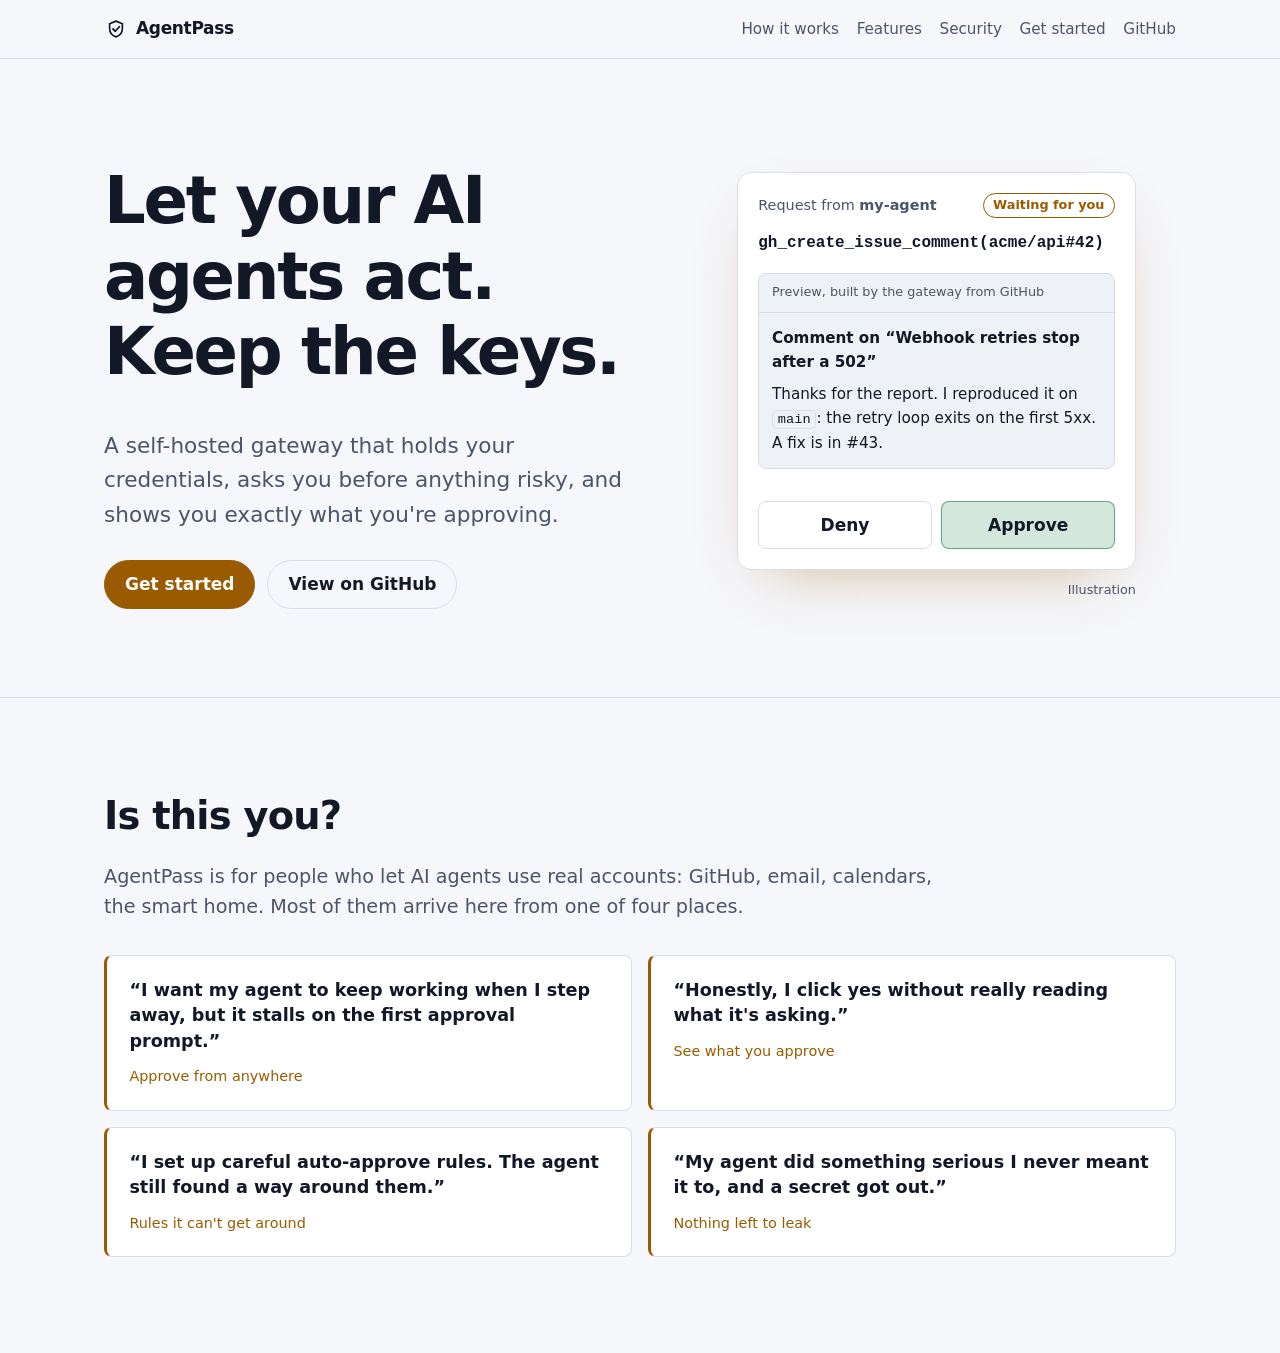
==== site/index.html @ bafca4fd "feat(site): add landing page shell, hero and persona cards Static page in site/ with no build step a" ====
<!doctype html>
<html lang="en">
<head>
  <meta charset="utf-8">
  <meta name="viewport" content="width=device-width, initial-scale=1">
  <title>AgentPass: let your AI agents act, keep the keys</title>
  <meta name="description" content="A self-hosted gateway for AI agents. It holds your credentials, asks you before anything risky, and shows you exactly what you're approving.">
  <meta name="color-scheme" content="dark light">
  <link rel="icon" href="assets/favicon.svg" type="image/svg+xml">
  <link rel="stylesheet" href="assets/style.css">
  <script src="assets/main.js" defer></script>
</head>
<body>
  <a class="skip" href="#main">Skip to content</a>

  <header class="site-header">
    <div class="container">
      <a class="brand" href="#hero">
        <svg aria-hidden="true" viewBox="0 0 32 32"><path d="M16 5.5 7.5 9v6.3c0 5.2 3.6 9.6 8.5 11.2 4.9-1.6 8.5-6 8.5-11.2V9L16 5.5Z" fill="none" stroke="currentColor" stroke-width="2.2" stroke-linejoin="round"/><path d="m12 16 3 3 5.5-6" fill="none" stroke="currentColor" stroke-width="2.4" stroke-linecap="round" stroke-linejoin="round"/></svg>
        AgentPass
      </a>
      <nav class="site-nav" aria-label="Page">
        <a class="nav-section" href="#how">How it works</a>
        <a class="nav-section" href="#features">Features</a>
        <a class="nav-section" href="#security">Security</a>
        <a href="#quickstart">Get started</a>
        <a href="https://github.com/Anima-t3d/agentpass">GitHub</a>
      </nav>
    </div>
  </header>

  <main id="main">
    <section class="hero" id="hero" aria-labelledby="hero-title">
      <div class="container">
        <div>
          <h1 id="hero-title">Let your AI agents act. Keep the keys.</h1>
          <p class="subhead">A self-hosted gateway that holds your credentials, asks you before anything risky, and shows you exactly what you're approving.</p>
          <div class="actions">
            <a class="btn btn-primary" href="#quickstart">Get started</a>
            <a class="btn" href="https://github.com/Anima-t3d/agentpass">View on GitHub</a>
          </div>
        </div>

        <figure class="illustration" aria-label="Illustration of an approval request">
          <div class="approval" data-step="3">
            <div class="approval-top">
              <span>Request from <strong>my-agent</strong></span>
              <span class="status status-pending">Waiting for you</span>
              <span class="status status-done">Approved</span>
            </div>
            <p class="signature">gh_create_issue_comment(acme/api#42)</p>
            <div class="preview">
              <div class="preview-head">Preview, built by the gateway from GitHub</div>
              <div class="preview-body">
                <p><strong>Comment on “Webhook retries stop after a 502”</strong></p>
                <p>Thanks for the report. I reproduced it on <code>main</code>: the retry loop exits on the first 5xx. A fix is in #43.</p>
              </div>
            </div>
            <p class="agent-note">Agent note (written by the agent): “Replying to the reporter.”</p>
            <div class="approval-buttons" aria-hidden="true">
              <div class="fake-btn">Deny</div>
              <div class="fake-btn fake-approve">Approve</div>
            </div>
            <p class="result-line">Posted to acme/api#42</p>
          </div>
          <figcaption class="illustration-label">Illustration</figcaption>
        </figure>
      </div>
    </section>

    <section class="section" id="is-this-you" aria-labelledby="is-this-you-title">
      <div class="container">
        <h2 id="is-this-you-title">Is this you?</h2>
        <p class="lede">AgentPass is for people who let AI agents use real accounts: GitHub, email, calendars, the smart home. Most of them arrive here from one of four places.</p>
        <div class="personas">
          <a class="persona" href="#pain-blocked">
            <q>I want my agent to keep working when I step away, but it stalls on the first approval prompt.</q>
            <span>Approve from anywhere</span>
          </a>
          <a class="persona" href="#pain-blind">
            <q>Honestly, I click yes without really reading what it's asking.</q>
            <span>See what you approve</span>
          </a>
          <a class="persona" href="#pain-bitten">
            <q>I set up careful auto-approve rules. The agent still found a way around them.</q>
            <span>Rules it can't get around</span>
          </a>
          <a class="persona" href="#pain-burned">
            <q>My agent did something serious I never meant it to, and a secret got out.</q>
            <span>Nothing left to leak</span>
          </a>
        </div>
      </div>
    </section>
  </main>
</body>
</html>
---- site/assets/style.css ----
/* AgentPass landing page. Dark first; light follows the OS setting.
   One accent: the amber of a request waiting for you. */

:root {
  --bg: #0e1420;
  --surface: #151d2c;
  --surface-2: #1b2537;
  --border: #283449;
  --text: #e8ecf4;
  --muted: #a3afc2;
  --accent: #f5b83d;
  --accent-text: #1a1203;
  --ok: #4fd18b;
  --no: #ff8a80;
  --radius: 14px;
  --radius-sm: 8px;
  --sans: ui-sans-serif, system-ui, -apple-system, "Segoe UI", Roboto, "Helvetica Neue", Arial, sans-serif;
  --mono: ui-monospace, SFMono-Regular, Menlo, Consolas, "Liberation Mono", monospace;
  --measure: 68ch;
  color-scheme: dark;
}

@media (prefers-color-scheme: light) {
  :root {
    --bg: #f6f7fb;
    --surface: #ffffff;
    --surface-2: #eef1f6;
    --border: #d8dee8;
    --text: #121826;
    --muted: #4b5568;
    --accent: #9a5b00;
    --accent-text: #ffffff;
    --ok: #137a43;
    --no: #b3261e;
    color-scheme: light;
  }
}

*,
*::before,
*::after {
  box-sizing: border-box;
}

html {
  scroll-behavior: smooth;
  -webkit-text-size-adjust: 100%;
}

body {
  margin: 0;
  background: var(--bg);
  color: var(--text);
  font-family: var(--sans);
  font-size: 1.0625rem;
  line-height: 1.6;
  overflow-wrap: break-word;
}

img,
svg {
  max-width: 100%;
  height: auto;
}

a {
  color: var(--accent);
  text-underline-offset: 0.18em;
}

a:hover {
  text-decoration-thickness: 2px;
}

:focus-visible {
  outline: 3px solid var(--accent);
  outline-offset: 3px;
  border-radius: 4px;
}

code,
pre,
kbd {
  font-family: var(--mono);
  font-size: 0.9em;
}

:not(pre) > code {
  background: var(--surface-2);
  border: 1px solid var(--border);
  border-radius: 5px;
  padding: 0.05em 0.35em;
}

pre {
  margin: 0;
  overflow-x: auto;
  background: var(--surface);
  border: 1px solid var(--border);
  border-radius: var(--radius-sm);
  padding: 1rem 1.1rem;
  line-height: 1.5;
}

h1,
h2,
h3 {
  line-height: 1.15;
  letter-spacing: -0.02em;
  margin: 0 0 0.6em;
}

h1 {
  font-size: clamp(2.4rem, 6vw, 4.1rem);
  font-weight: 800;
  letter-spacing: -0.035em;
}

h2 {
  font-size: clamp(1.7rem, 3.6vw, 2.4rem);
  font-weight: 750;
}

h3 {
  font-size: 1.2rem;
  font-weight: 700;
  letter-spacing: -0.01em;
}

p {
  margin: 0 0 1em;
  max-width: var(--measure);
}

ul {
  padding-left: 1.2em;
}

.skip {
  position: absolute;
  left: 1rem;
  top: -4rem;
  background: var(--accent);
  color: var(--accent-text);
  padding: 0.5rem 0.9rem;
  border-radius: var(--radius-sm);
  z-index: 10;
}

.skip:focus {
  top: 1rem;
}

.container {
  width: 100%;
  max-width: 1120px;
  margin: 0 auto;
  padding: 0 1rem;
}

@media (min-width: 640px) {
  .container {
    padding: 0 1.5rem;
  }
}

.section {
  padding: clamp(3.5rem, 8vw, 6rem) 0;
  border-top: 1px solid var(--border);
}

.lede {
  font-size: 1.2rem;
  color: var(--muted);
}

.muted {
  color: var(--muted);
}

/* header */

.site-header {
  position: sticky;
  top: 0;
  z-index: 5;
  background: color-mix(in srgb, var(--bg) 88%, transparent);
  backdrop-filter: blur(8px);
  border-bottom: 1px solid var(--border);
}

.site-header .container {
  display: flex;
  align-items: center;
  gap: 1rem;
  min-height: 3.6rem;
}

.brand {
  display: inline-flex;
  align-items: center;
  gap: 0.5rem;
  color: var(--text);
  font-weight: 800;
  letter-spacing: -0.02em;
  text-decoration: none;
}

.brand svg {
  width: 1.5rem;
  height: 1.5rem;
}

.site-nav {
  display: flex;
  gap: 1.1rem;
  margin-left: auto;
  font-size: 0.95rem;
}

.site-nav a {
  color: var(--muted);
  text-decoration: none;
}

.site-nav a:hover {
  color: var(--text);
}

@media (max-width: 720px) {
  .site-nav .nav-section {
    display: none;
  }
}

/* buttons */

.btn {
  display: inline-flex;
  align-items: center;
  justify-content: center;
  min-height: 2.9rem;
  padding: 0.6rem 1.25rem;
  border-radius: 999px;
  border: 1px solid var(--border);
  color: var(--text);
  font-weight: 650;
  text-decoration: none;
  transition: background-color 0.15s ease, border-color 0.15s ease;
}

.btn:hover {
  border-color: var(--muted);
}

.btn-primary {
  background: var(--accent);
  border-color: var(--accent);
  color: var(--accent-text);
}

.btn-primary:hover {
  background: color-mix(in srgb, var(--accent) 88%, var(--text));
}

.actions {
  display: flex;
  flex-wrap: wrap;
  gap: 0.75rem;
  margin-top: 1.75rem;
}

/* hero */

.hero {
  padding: clamp(3rem, 8vw, 6rem) 0 clamp(3rem, 7vw, 5rem);
}

.hero .container {
  display: grid;
  gap: clamp(2.5rem, 5vw, 4rem);
  align-items: center;
}

@media (min-width: 920px) {
  .hero .container {
    grid-template-columns: 1.05fr 0.95fr;
  }
}

.subhead {
  font-size: clamp(1.15rem, 2.2vw, 1.35rem);
  color: var(--muted);
  max-width: 34em;
}

/* the approval card: the one memorable thing */

.illustration {
  position: relative;
}

.illustration-label {
  display: block;
  margin-top: 0.6rem;
  font-size: 0.8rem;
  color: var(--muted);
  text-align: right;
}

.approval {
  background: var(--surface);
  border: 1px solid var(--border);
  border-radius: var(--radius);
  padding: 1.25rem;
  box-shadow: 0 24px 60px -30px color-mix(in srgb, var(--accent) 45%, transparent);
}

.approval-top {
  display: flex;
  justify-content: space-between;
  align-items: center;
  gap: 0.75rem;
  font-size: 0.9rem;
  color: var(--muted);
}

.status {
  display: inline-flex;
  align-items: center;
  gap: 0.4rem;
  border: 1px solid currentColor;
  border-radius: 999px;
  padding: 0.1rem 0.6rem;
  font-size: 0.8rem;
  font-weight: 600;
  white-space: nowrap;
}

.status-pending {
  color: var(--accent);
}

.status-done {
  color: var(--ok);
  display: none;
}

.signature {
  margin: 0.8rem 0 1rem;
  font-family: var(--mono);
  font-size: clamp(0.85rem, 2.6vw, 1rem);
  font-weight: 600;
  color: var(--text);
  overflow-wrap: anywhere;
}

.preview {
  border: 1px solid var(--border);
  border-radius: var(--radius-sm);
  background: var(--surface-2);
  overflow: hidden;
}

.preview-head {
  padding: 0.55rem 0.8rem;
  font-size: 0.8rem;
  color: var(--muted);
  border-bottom: 1px solid var(--border);
}

.preview-body {
  padding: 0.8rem;
  font-size: 0.95rem;
}

.preview-body p {
  margin: 0 0 0.5em;
}

.preview-body p:last-child {
  margin: 0;
}

.agent-note {
  margin: 0.9rem 0 0;
  font-size: 0.88rem;
  color: var(--muted);
}

.approval-buttons {
  display: grid;
  grid-template-columns: 1fr 1fr;
  gap: 0.6rem;
  margin-top: 1.1rem;
}

.fake-btn {
  border-radius: var(--radius-sm);
  padding: 0.6rem;
  text-align: center;
  font-weight: 650;
  border: 1px solid var(--border);
}

.fake-approve {
  background: color-mix(in srgb, var(--ok) 18%, transparent);
  border-color: color-mix(in srgb, var(--ok) 60%, transparent);
}

.result-line {
  margin: 0.9rem 0 0;
  font-size: 0.9rem;
  color: var(--ok);
  display: none;
}

/* Final state without JS (and under reduced motion): approved and posted. */
.approval[data-step="3"] .status-pending,
html:not(.js) .approval .status-pending {
  display: none;
}

.approval[data-step="3"] .status-done,
.approval[data-step="3"] .result-line,
html:not(.js) .approval .status-done,
html:not(.js) .approval .result-line {
  display: inline-flex;
}

html.js .approval {
  transition: transform 0.5s ease, opacity 0.5s ease;
}

html.js .approval[data-step="0"] {
  opacity: 0;
  transform: translateY(14px);
}

html.js .approval .preview-body,
html.js .approval .agent-note {
  transition: max-height 0.6s ease, opacity 0.4s ease;
  max-height: 16rem;
}

html.js .approval[data-step="0"] .preview-body,
html.js .approval[data-step="0"] .agent-note,
html.js .approval[data-step="1"] .agent-note {
  max-height: 0;
  opacity: 0;
  overflow: hidden;
}

html.js .approval .fake-approve {
  transition: transform 0.15s ease, background-color 0.3s ease;
}

html.js .approval[data-step="2"] .fake-approve {
  transform: scale(0.96);
  background: color-mix(in srgb, var(--ok) 38%, transparent);
}

/* persona cards */

.personas {
  display: grid;
  gap: 1rem;
  margin-top: 2rem;
}

@media (min-width: 720px) {
  .personas {
    grid-template-columns: 1fr 1fr;
  }
}

.persona {
  display: block;
  padding: 1.35rem 1.4rem;
  border: 1px solid var(--border);
  border-left: 3px solid var(--accent);
  border-radius: var(--radius-sm);
  background: var(--surface);
  color: var(--text);
  text-decoration: none;
}

.persona:hover {
  background: var(--surface-2);
}

.persona q {
  display: block;
  font-size: 1.1rem;
  font-weight: 600;
  line-height: 1.45;
  quotes: "\201C" "\201D";
}

.persona span {
  display: block;
  margin-top: 0.7rem;
  font-size: 0.9rem;
  color: var(--accent);
}

/* pain → answer */

.pain .container {
  display: grid;
  gap: 2rem;
}

@media (min-width: 920px) {
  .pain .container {
    grid-template-columns: 0.9fr 1.1fr;
    gap: 4rem;
  }
}

.pain-quote {
  font-size: clamp(1.3rem, 2.6vw, 1.65rem);
  font-weight: 650;
  line-height: 1.35;
  letter-spacing: -0.01em;
  margin: 0 0 1rem;
  max-width: 24em;
}

.answer {
  list-style: none;
  padding: 0;
  margin: 0;
  display: grid;
  gap: 1.1rem;
}

.answer li {
  padding-left: 1.6rem;
  position: relative;
}

.answer li::before {
  content: "";
  position: absolute;
  left: 0;
  top: 0.55em;
  width: 0.65rem;
  height: 0.65rem;
  border-radius: 3px;
  background: var(--accent);
}

.answer strong {
  display: block;
}

.story {
  margin-top: 1.5rem;
  padding: 1rem 1.2rem;
  border: 1px solid var(--border);
  border-radius: var(--radius-sm);
  background: var(--surface);
  font-size: 0.97rem;
}

/* coming soon */

.soon {
  border: 1px dashed var(--border);
  border-radius: var(--radius-sm);
  padding: 1rem 1.2rem;
  background: transparent;
}

.soon-badge {
  display: inline-block;
  margin-bottom: 0.4rem;
  padding: 0.05rem 0.55rem;
  border-radius: 999px;
  border: 1px solid var(--muted);
  color: var(--muted);
  font-size: 0.78rem;
  font-weight: 600;
}

.answer li.soon::before {
  display: none;
}

.answer li.soon {
  padding-left: 1.2rem;
}

/* GitHub steps: a real sequence, so numbered */

.steps {
  list-style: none;
  counter-reset: step;
  padding: 0;
  margin: 2rem 0 0;
  display: grid;
  gap: 1rem;
}

@media (min-width: 820px) {
  .steps {
    grid-template-columns: repeat(4, 1fr);
  }
}

.steps li {
  counter-increment: step;
  padding: 1.1rem 1.2rem;
  border: 1px solid var(--border);
  border-radius: var(--radius-sm);
  background: var(--surface);
}

.steps li::before {
  content: counter(step);
  display: inline-grid;
  place-items: center;
  width: 1.8rem;
  height: 1.8rem;
  margin-bottom: 0.6rem;
  border-radius: 50%;
  background: var(--surface-2);
  border: 1px solid var(--border);
  font-weight: 700;
  font-size: 0.9rem;
}

.steps li:last-child::before {
  background: var(--accent);
  border-color: var(--accent);
  color: var(--accent-text);
}

.steps p {
  margin: 0;
  font-size: 0.97rem;
}

.steps-soon {
  margin-top: 1.75rem;
}

.steps-soon ol {
  margin: 0.4rem 0 0;
}

/* Only the GitHub steps reveal on scroll, one after another. */
html.js .steps .reveal {
  opacity: 0;
  transform: translateY(10px);
  transition: opacity 0.45s ease, transform 0.45s ease;
}

html.js .steps .reveal.in {
  opacity: 1;
  transform: none;
}

html.js .steps .reveal:nth-child(2) {
  transition-delay: 0.12s;
}

html.js .steps .reveal:nth-child(3) {
  transition-delay: 0.24s;
}

html.js .steps .reveal:nth-child(4) {
  transition-delay: 0.36s;
}

/* how it works */

.diagram {
  margin: 2rem 0;
  padding: 1.25rem;
  border: 1px solid var(--border);
  border-radius: var(--radius);
  background: var(--surface);
  color: var(--text);
}

.diagram svg {
  display: block;
  width: 100%;
}

.diagram .box {
  fill: var(--surface-2);
  stroke: var(--border);
}

.diagram .box-gate {
  fill: color-mix(in srgb, var(--accent) 14%, var(--surface));
  stroke: var(--accent);
}

.diagram .arrow {
  stroke: var(--muted);
  fill: none;
}

.diagram .t {
  fill: var(--text);
  font-family: var(--sans);
  font-size: 15px;
  font-weight: 700;
}

.diagram .s {
  fill: var(--muted);
  font-family: var(--sans);
  font-size: 12.5px;
}

.diagram-v {
  display: none;
}

@media (max-width: 640px) {
  .diagram-h {
    display: none;
  }

  .diagram-v {
    display: block;
    max-width: 320px;
    margin: 0 auto;
  }
}

.hops {
  display: grid;
  gap: 1rem 2rem;
  padding: 0;
  list-style: none;
}

@media (min-width: 820px) {
  .hops {
    grid-template-columns: repeat(3, 1fr);
  }
}

/* features: a dense list, not a card wall */

.features {
  display: grid;
  gap: 0;
  margin-top: 2rem;
  border-top: 1px solid var(--border);
}

@media (min-width: 760px) {
  .features {
    grid-template-columns: 1fr 1fr;
    column-gap: 3rem;
  }
}

.feature {
  padding: 1.1rem 0;
  border-bottom: 1px solid var(--border);
}

.feature h3 {
  margin-bottom: 0.25rem;
  font-size: 1.05rem;
}

.feature p {
  margin: 0;
  color: var(--muted);
  font-size: 0.97rem;
}

.feature.soon {
  border: 0;
  border-bottom: 1px dashed var(--border);
  border-radius: 0;
  padding: 1.1rem 0;
}

/* two columns: security, fit */

.columns {
  display: grid;
  gap: 1.5rem;
  margin-top: 2rem;
}

@media (min-width: 760px) {
  .columns {
    grid-template-columns: 1fr 1fr;
  }
}

.column {
  padding: 1.4rem 1.5rem;
  border: 1px solid var(--border);
  border-radius: var(--radius);
  background: var(--surface);
}

.column h3 {
  display: flex;
  align-items: center;
  gap: 0.55rem;
}

.column ul {
  margin: 0;
  display: grid;
  gap: 0.6rem;
}

.mark {
  display: inline-grid;
  place-items: center;
  width: 1.5rem;
  height: 1.5rem;
  border-radius: 50%;
  font-size: 0.85rem;
  font-weight: 800;
}

.mark-yes {
  background: color-mix(in srgb, var(--ok) 20%, transparent);
  color: var(--ok);
}

.mark-no {
  background: color-mix(in srgb, var(--no) 20%, transparent);
  color: var(--no);
}

/* quickstart */

.qs {
  list-style: none;
  counter-reset: qs;
  padding: 0;
  margin: 2rem 0 0;
  display: grid;
  gap: 1.75rem;
  max-width: 820px;
}

.qs > li {
  counter-increment: qs;
}

.qs h3::before {
  content: counter(qs) ". ";
  color: var(--accent);
}

.qs p {
  margin-bottom: 0.6rem;
}

/* open source */

.oss {
  display: grid;
  gap: 1.5rem;
}

@media (min-width: 820px) {
  .oss {
    grid-template-columns: 1.2fr 1fr;
    align-items: start;
  }
}

.hosted {
  padding: 1.3rem 1.4rem;
  border: 1px solid var(--border);
  border-radius: var(--radius);
  background: var(--surface);
}

/* faq */

.faq {
  max-width: 820px;
  margin-top: 1.5rem;
}

.faq details {
  border-bottom: 1px solid var(--border);
}

.faq summary {
  cursor: pointer;
  padding: 1rem 0;
  font-weight: 650;
  list-style-position: outside;
}

.faq details > div {
  padding: 0 0 1rem;
  color: var(--muted);
}

/* footer */

.site-footer {
  padding: clamp(3.5rem, 8vw, 5.5rem) 0 2.5rem;
  border-top: 1px solid var(--border);
}

.footer-cta {
  text-align: center;
  margin-bottom: 3rem;
}

.footer-cta p {
  margin: 0 auto 1rem;
}

.footer-cta .actions {
  justify-content: center;
}

.footer-meta {
  display: flex;
  flex-wrap: wrap;
  gap: 0.5rem 1.5rem;
  justify-content: space-between;
  font-size: 0.9rem;
  color: var(--muted);
}

.footer-meta p {
  margin: 0;
}

@media (prefers-reduced-motion: reduce) {
  html {
    scroll-behavior: auto;
  }

  *,
  *::before,
  *::after {
    animation: none !important;
    transition: none !important;
  }
}
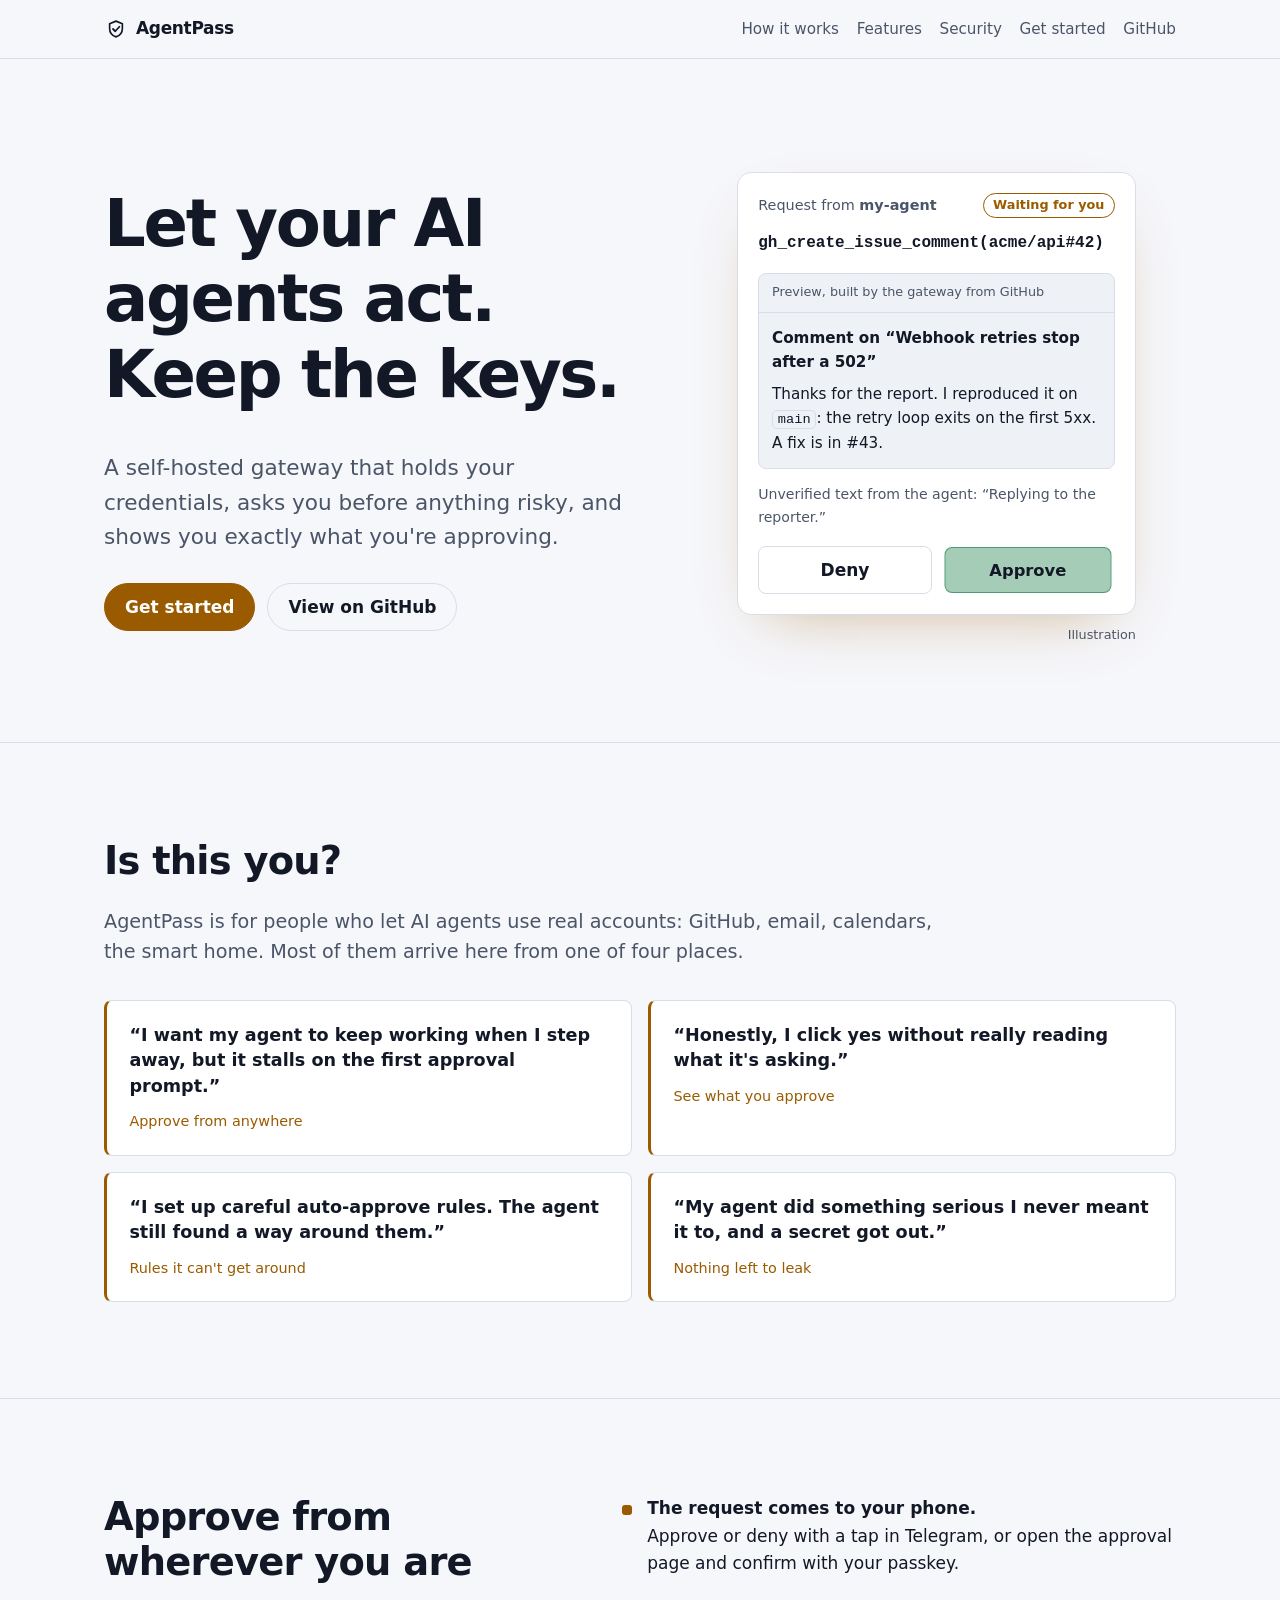
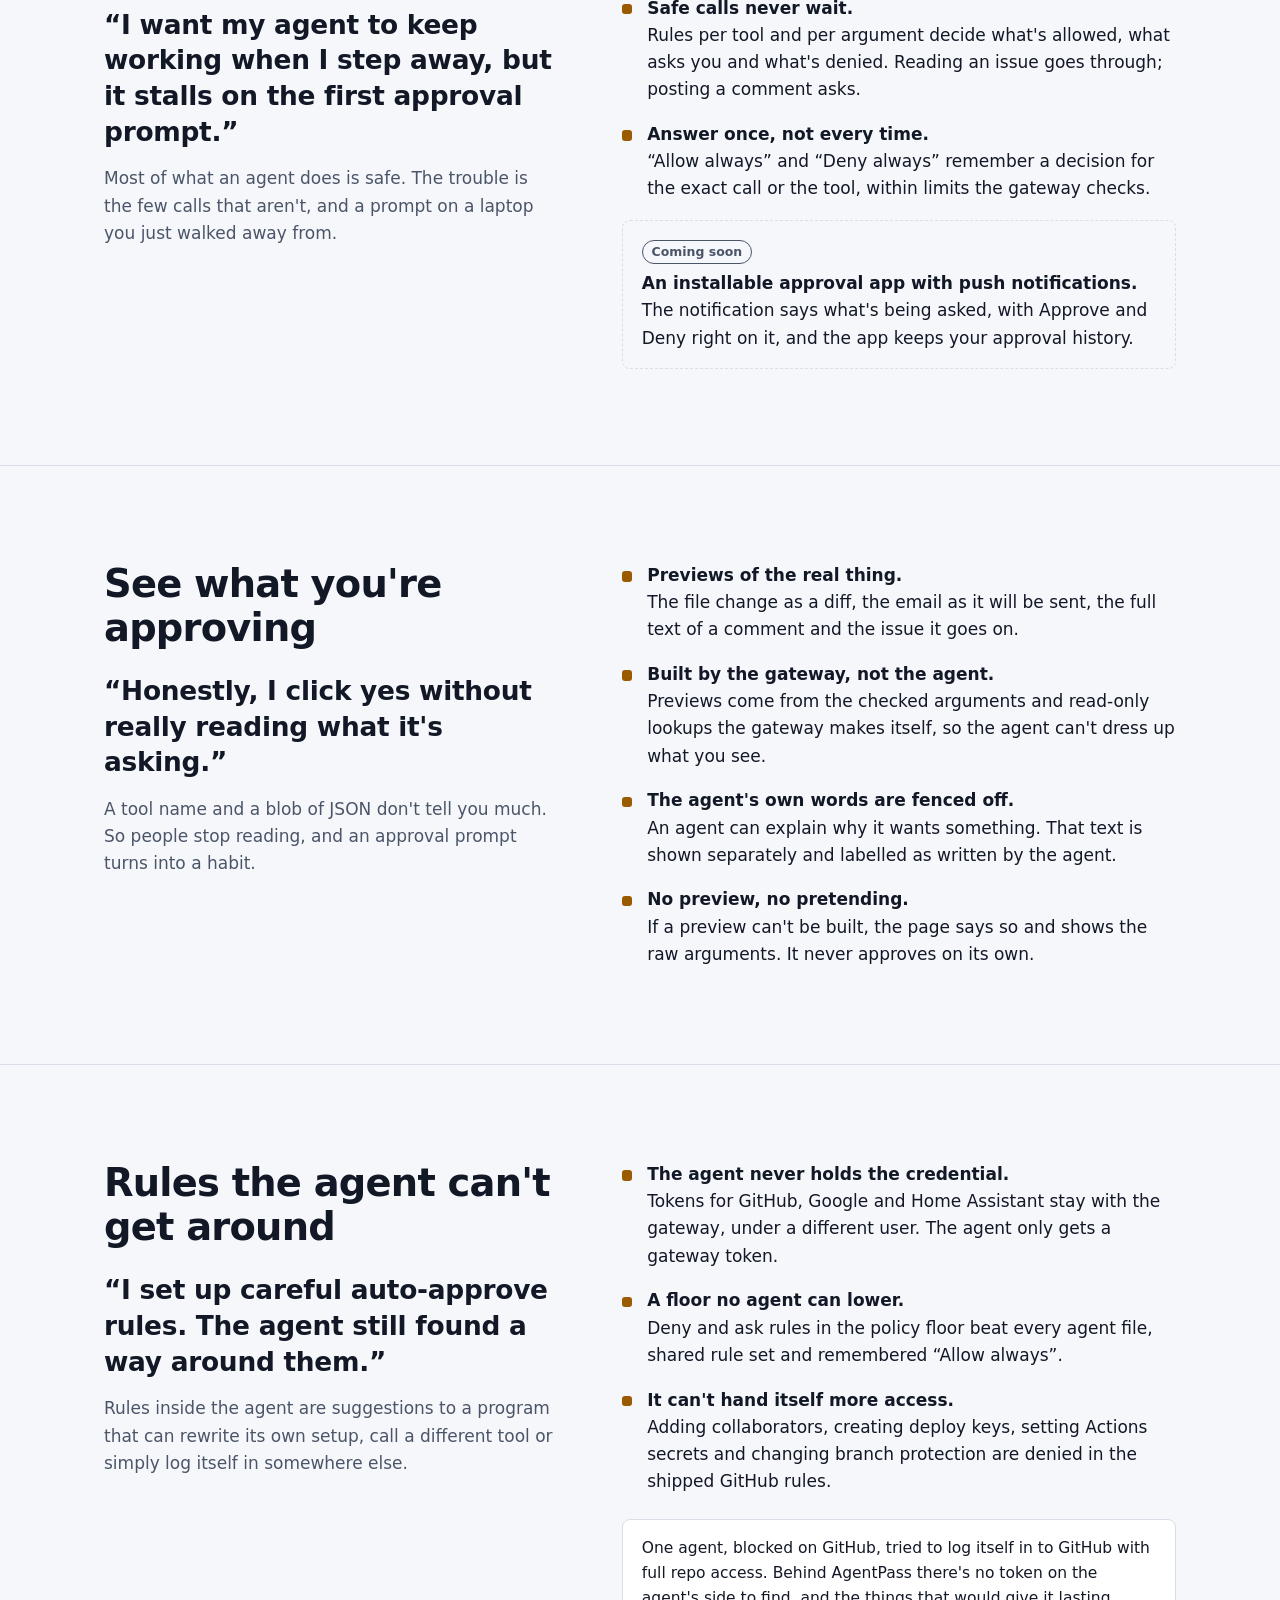
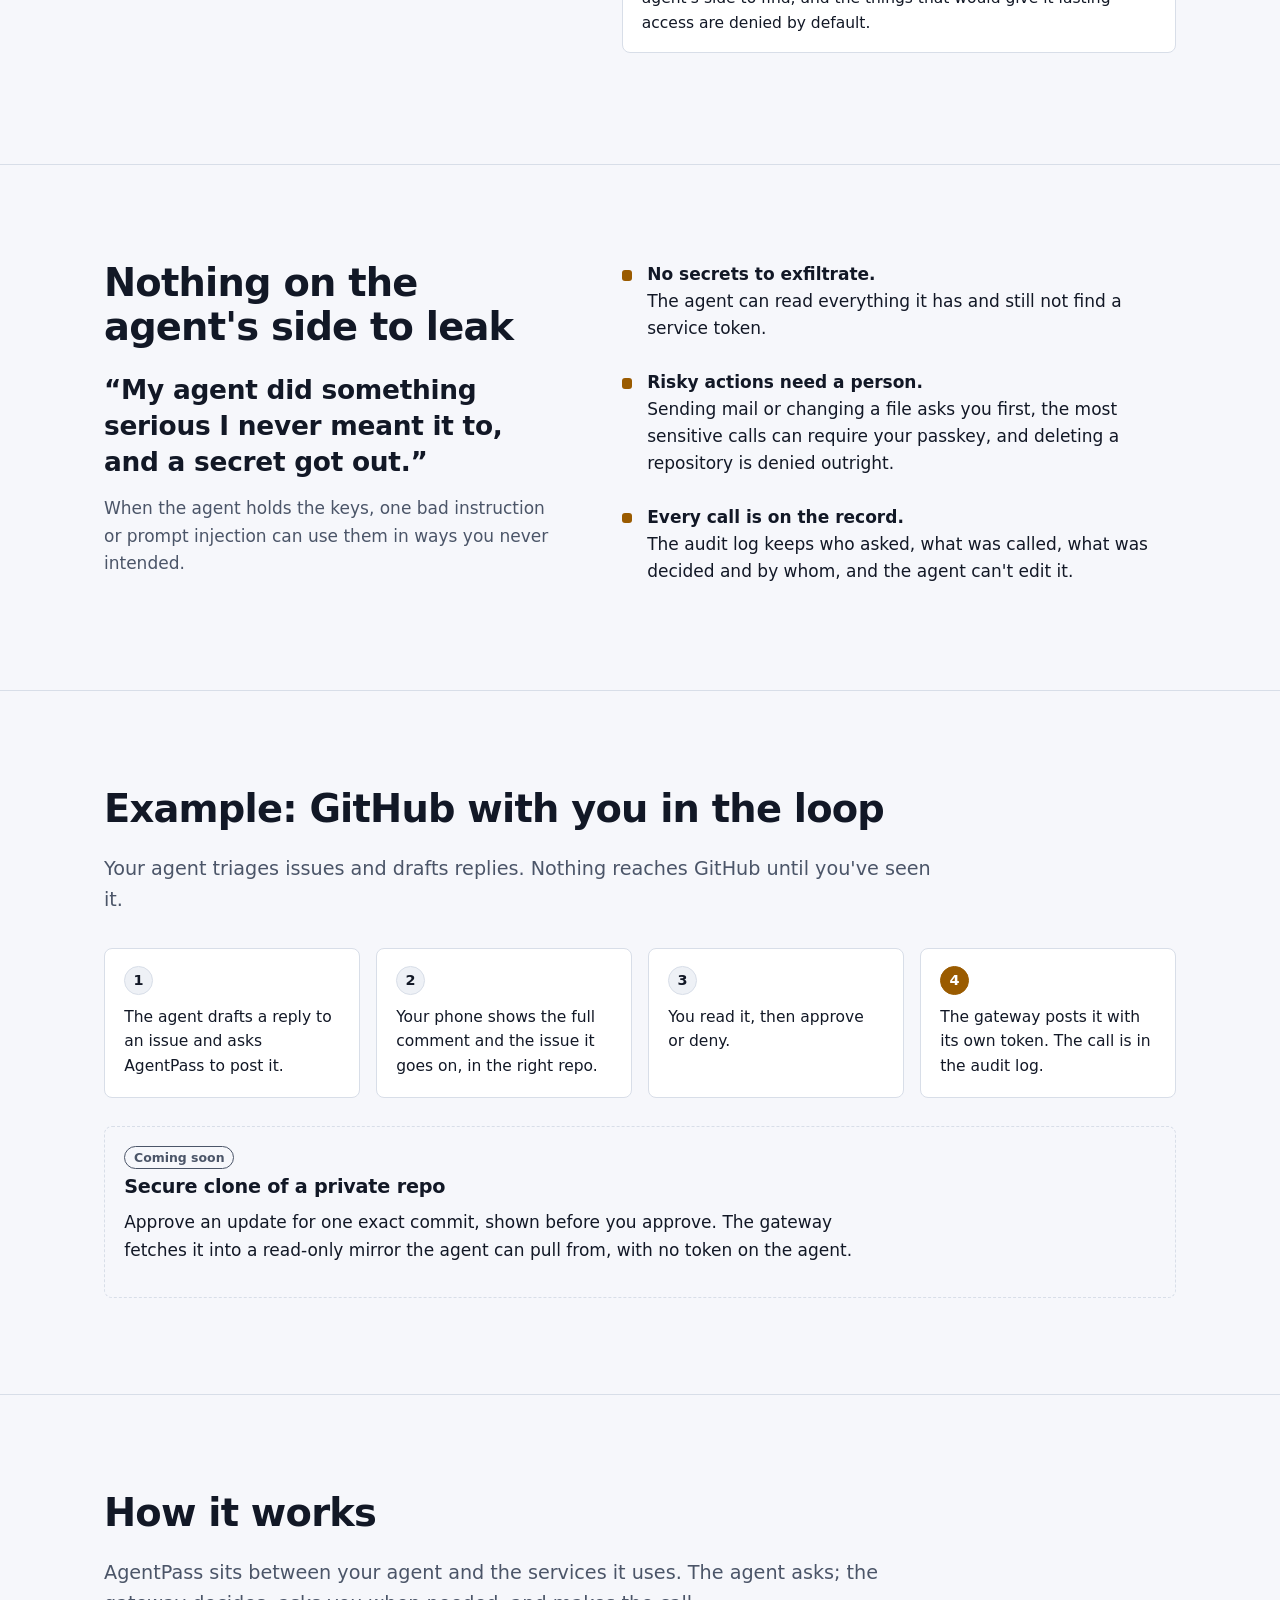
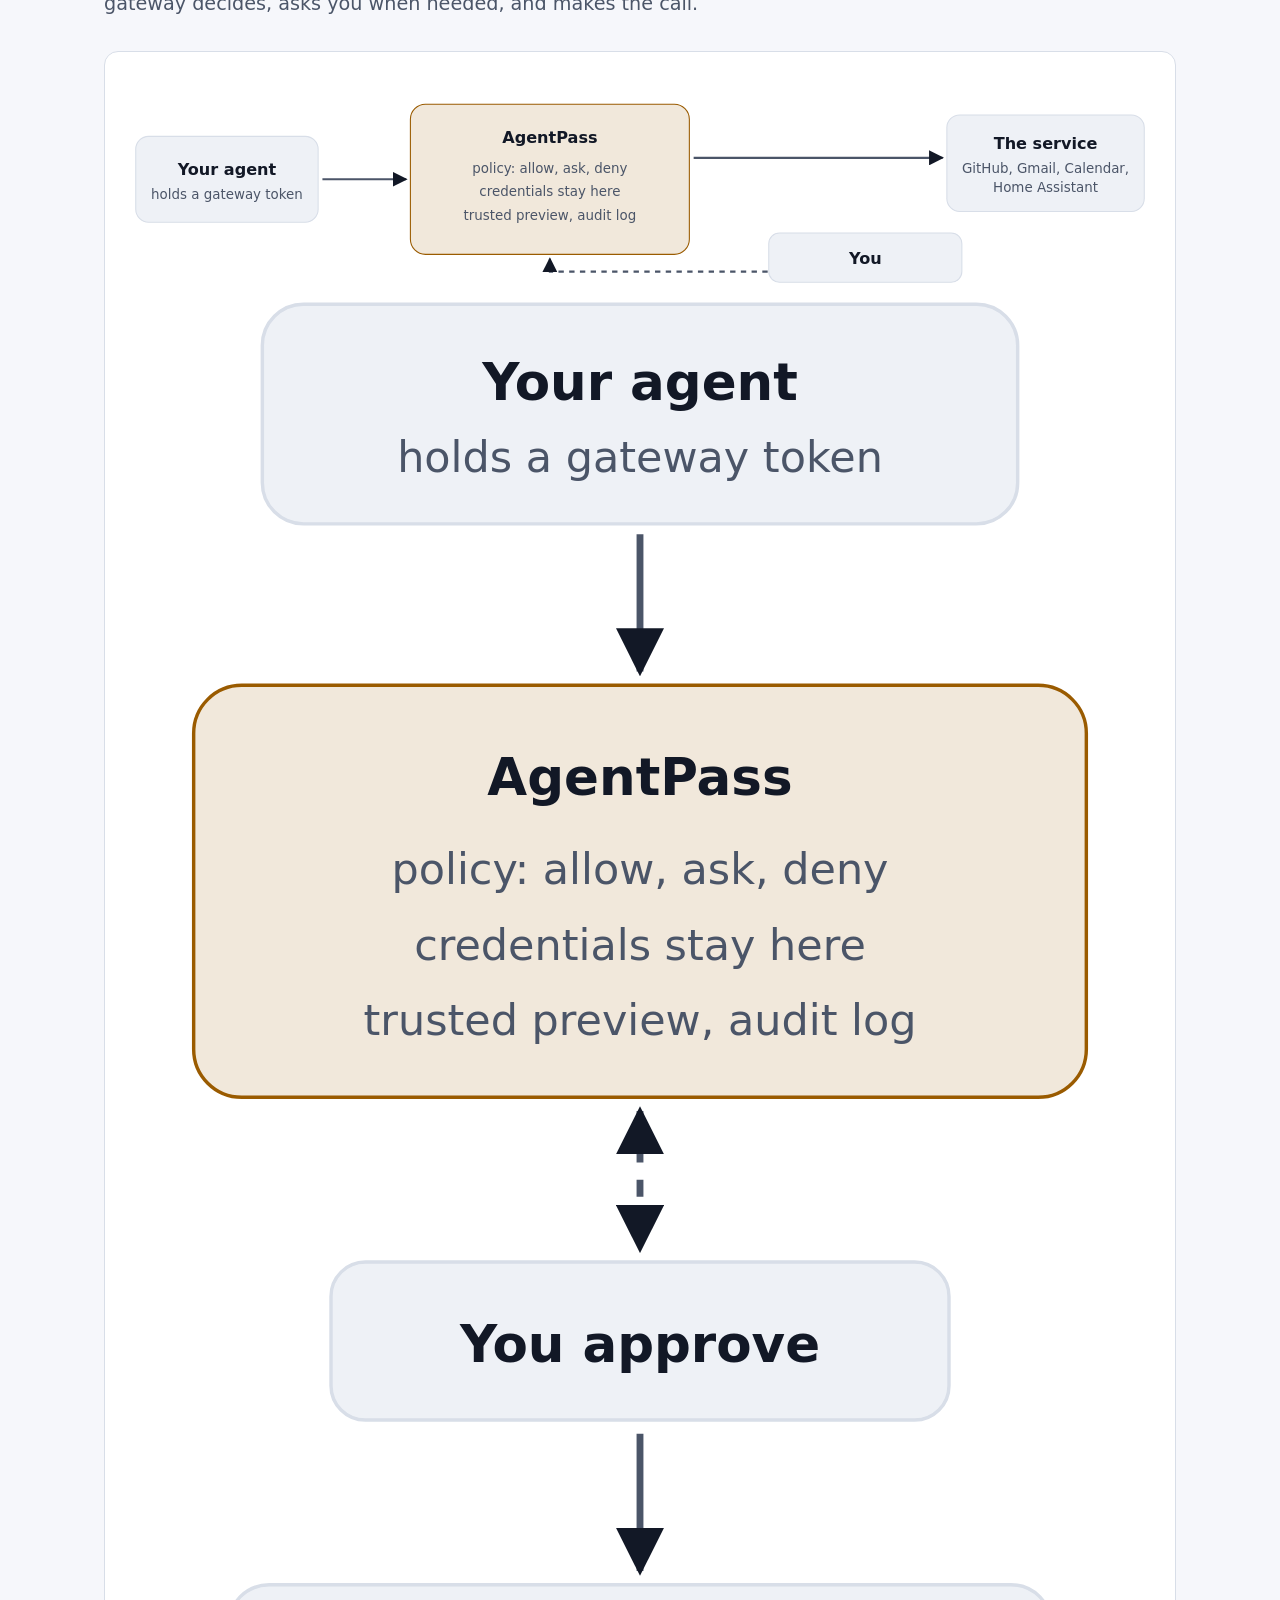
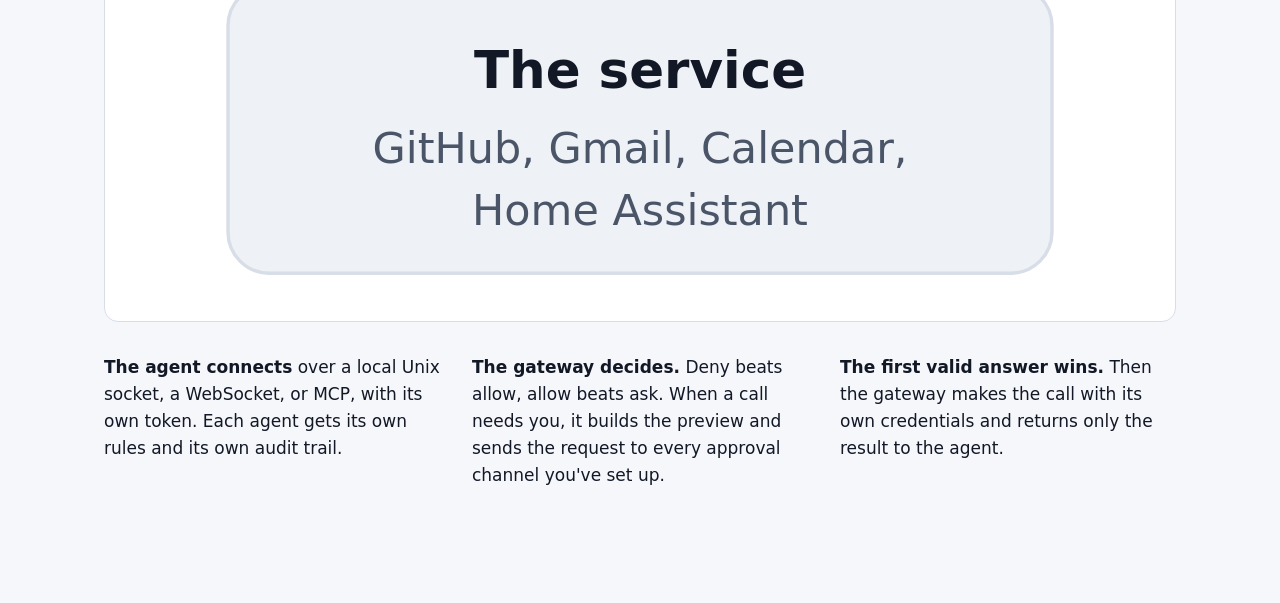
==== commit df5516cf: "feat(site): add persona answers, GitHub use case and how it works Each persona section answers with " ====
--- a/site/index.html
+++ b/site/index.html
@@ -56,7 +56,7 @@
                 <p>Thanks for the report. I reproduced it on <code>main</code>: the retry loop exits on the first 5xx. A fix is in #43.</p>
               </div>
             </div>
-            <p class="agent-note">Agent note (written by the agent): “Replying to the reporter.”</p>
+            <p class="agent-note">Unverified text from the agent: “Replying to the reporter.”</p>
             <div class="approval-buttons" aria-hidden="true">
               <div class="fake-btn">Deny</div>
               <div class="fake-btn fake-approve">Approve</div>
@@ -92,6 +92,146 @@
         </div>
       </div>
     </section>
+    <section class="section pain" id="pain-blocked" aria-labelledby="pain-blocked-title">
+      <div class="container">
+        <div>
+          <h2 id="pain-blocked-title">Approve from wherever you are</h2>
+          <p class="pain-quote">“I want my agent to keep working when I step away, but it stalls on the first approval prompt.”</p>
+          <p class="muted">Most of what an agent does is safe. The trouble is the few calls that aren't, and a prompt on a laptop you just walked away from.</p>
+        </div>
+        <ul class="answer">
+          <li><strong>The request comes to your phone.</strong> Approve or deny with a tap in Telegram, or open the approval page and confirm with your passkey.</li>
+          <li><strong>Safe calls never wait.</strong> Rules per tool and per argument decide what's allowed, what asks you and what's denied. Reading an issue goes through; posting a comment asks.</li>
+          <li><strong>Answer once, not every time.</strong> “Allow always” and “Deny always” remember a decision for the exact call or the tool, within limits the gateway checks.</li>
+          <li class="soon"><span class="soon-badge">Coming soon</span><br><strong>An installable approval app with push notifications.</strong> The notification says what's being asked, with Approve and Deny right on it, and the app keeps your approval history.</li>
+        </ul>
+      </div>
+    </section>
+
+    <section class="section pain" id="pain-blind" aria-labelledby="pain-blind-title">
+      <div class="container">
+        <div>
+          <h2 id="pain-blind-title">See what you're approving</h2>
+          <p class="pain-quote">“Honestly, I click yes without really reading what it's asking.”</p>
+          <p class="muted">A tool name and a blob of JSON don't tell you much. So people stop reading, and an approval prompt turns into a habit.</p>
+        </div>
+        <ul class="answer">
+          <li><strong>Previews of the real thing.</strong> The file change as a diff, the email as it will be sent, the full text of a comment and the issue it goes on.</li>
+          <li><strong>Built by the gateway, not the agent.</strong> Previews come from the checked arguments and read-only lookups the gateway makes itself, so the agent can't dress up what you see.</li>
+          <li><strong>The agent's own words are fenced off.</strong> An agent can explain why it wants something. That text is shown separately and labelled as written by the agent.</li>
+          <li><strong>No preview, no pretending.</strong> If a preview can't be built, the page says so and shows the raw arguments. It never approves on its own.</li>
+        </ul>
+      </div>
+    </section>
+
+    <section class="section pain" id="pain-bitten" aria-labelledby="pain-bitten-title">
+      <div class="container">
+        <div>
+          <h2 id="pain-bitten-title">Rules the agent can't get around</h2>
+          <p class="pain-quote">“I set up careful auto-approve rules. The agent still found a way around them.”</p>
+          <p class="muted">Rules inside the agent are suggestions to a program that can rewrite its own setup, call a different tool or simply log itself in somewhere else.</p>
+        </div>
+        <div>
+          <ul class="answer">
+            <li><strong>The agent never holds the credential.</strong> Tokens for GitHub, Google and Home Assistant stay with the gateway, under a different user. The agent only gets a gateway token.</li>
+            <li><strong>A floor no agent can lower.</strong> Deny and ask rules in the policy floor beat every agent file, shared rule set and remembered “Allow always”.</li>
+            <li><strong>It can't hand itself more access.</strong> Adding collaborators, creating deploy keys, setting Actions secrets and changing branch protection are denied in the shipped GitHub rules.</li>
+          </ul>
+          <p class="story">One agent, blocked on GitHub, tried to log itself in to GitHub with full repo access. Behind AgentPass there's no token on the agent's side to find, and the things that would give it lasting access are denied by default.</p>
+        </div>
+      </div>
+    </section>
+
+    <section class="section pain" id="pain-burned" aria-labelledby="pain-burned-title">
+      <div class="container">
+        <div>
+          <h2 id="pain-burned-title">Nothing on the agent's side to leak</h2>
+          <p class="pain-quote">“My agent did something serious I never meant it to, and a secret got out.”</p>
+          <p class="muted">When the agent holds the keys, one bad instruction or prompt injection can use them in ways you never intended.</p>
+        </div>
+        <ul class="answer">
+          <li><strong>No secrets to exfiltrate.</strong> The agent can read everything it has and still not find a service token.</li>
+          <li><strong>Risky actions need a person.</strong> Sending mail or changing a file asks you first, the most sensitive calls can require your passkey, and deleting a repository is denied outright.</li>
+          <li><strong>Every call is on the record.</strong> The audit log keeps who asked, what was called, what was decided and by whom, and the agent can't edit it.</li>
+        </ul>
+      </div>
+    </section>
+
+    <section class="section" id="github" aria-labelledby="github-title">
+      <div class="container">
+        <h2 id="github-title">Example: GitHub with you in the loop</h2>
+        <p class="lede">Your agent triages issues and drafts replies. Nothing reaches GitHub until you've seen it.</p>
+        <ol class="steps">
+          <li class="reveal"><p>The agent drafts a reply to an issue and asks AgentPass to post it.</p></li>
+          <li class="reveal"><p>Your phone shows the full comment and the issue it goes on, in the right repo.</p></li>
+          <li class="reveal"><p>You read it, then approve or deny.</p></li>
+          <li class="reveal"><p>The gateway posts it with its own token. The call is in the audit log.</p></li>
+        </ol>
+        <div class="soon steps-soon">
+          <span class="soon-badge">Coming soon</span>
+          <h3>Secure clone of a private repo</h3>
+          <p>Approve an update for one exact commit, shown before you approve. The gateway fetches it into a read-only mirror the agent can pull from, with no token on the agent.</p>
+        </div>
+      </div>
+    </section>
+
+    <section class="section" id="how" aria-labelledby="how-title">
+      <div class="container">
+        <h2 id="how-title">How it works</h2>
+        <p class="lede">AgentPass sits between your agent and the services it uses. The agent asks; the gateway decides, asks you when needed, and makes the call.</p>
+        <div class="diagram">
+          <svg class="diagram-h" role="img" aria-label="Diagram: the agent sends a request to AgentPass. AgentPass checks policy, holds the credentials and builds a preview, asks you on your phone or desktop when needed, then calls the service, such as GitHub, Gmail, Google Calendar or Home Assistant." viewBox="0 0 960 200">
+            <defs><marker id="ah" viewBox="0 0 10 10" refX="9" refY="5" markerWidth="7" markerHeight="7" orient="auto-start-reverse"><path d="M0 0 10 5 0 10z" fill="currentColor"/></marker></defs>
+            <g style="color: var(--muted)">
+              <rect class="box" x="10" y="60" width="170" height="80" rx="12"/>
+              <text class="t" x="95" y="96" text-anchor="middle">Your agent</text>
+              <text class="s" x="95" y="118" text-anchor="middle">holds a gateway token</text>
+              <path class="arrow" d="M184 100H262" stroke-width="2" marker-end="url(#ah)"/>
+              <rect class="box box-gate" x="266" y="30" width="260" height="140" rx="14"/>
+              <text class="t" x="396" y="66" text-anchor="middle">AgentPass</text>
+              <text class="s" x="396" y="94" text-anchor="middle">policy: allow, ask, deny</text>
+              <text class="s" x="396" y="116" text-anchor="middle">credentials stay here</text>
+              <text class="s" x="396" y="138" text-anchor="middle">trusted preview, audit log</text>
+              <path class="arrow" d="M396 174V186H690" stroke-width="2" stroke-dasharray="5 5" marker-start="url(#ah)" marker-end="url(#ah)"/>
+              <rect class="box" x="600" y="150" width="180" height="46" rx="10"/>
+              <text class="t" x="690" y="179" text-anchor="middle">You</text>
+              <path class="arrow" d="M530 80H762" stroke-width="2" marker-end="url(#ah)"/>
+              <rect class="box" x="766" y="40" width="184" height="90" rx="12"/>
+              <text class="t" x="858" y="72" text-anchor="middle">The service</text>
+              <text class="s" x="858" y="94" text-anchor="middle">GitHub, Gmail, Calendar,</text>
+              <text class="s" x="858" y="112" text-anchor="middle">Home Assistant</text>
+            </g>
+          </svg>
+          <svg class="diagram-v" role="img" aria-label="Diagram: the agent sends a request to AgentPass, which asks you when needed and then calls the service." viewBox="0 0 300 470">
+            <defs><marker id="av" viewBox="0 0 10 10" refX="9" refY="5" markerWidth="7" markerHeight="7" orient="auto-start-reverse"><path d="M0 0 10 5 0 10z" fill="currentColor"/></marker></defs>
+            <g style="color: var(--muted)">
+              <rect class="box" x="40" y="5" width="220" height="64" rx="12"/>
+              <text class="t" x="150" y="33" text-anchor="middle">Your agent</text>
+              <text class="s" x="150" y="54" text-anchor="middle">holds a gateway token</text>
+              <path class="arrow" d="M150 72V112" stroke-width="2" marker-end="url(#av)"/>
+              <rect class="box box-gate" x="20" y="116" width="260" height="120" rx="14"/>
+              <text class="t" x="150" y="148" text-anchor="middle">AgentPass</text>
+              <text class="s" x="150" y="174" text-anchor="middle">policy: allow, ask, deny</text>
+              <text class="s" x="150" y="196" text-anchor="middle">credentials stay here</text>
+              <text class="s" x="150" y="218" text-anchor="middle">trusted preview, audit log</text>
+              <path class="arrow" d="M150 240V280" stroke-width="2" stroke-dasharray="5 5" marker-start="url(#av)" marker-end="url(#av)"/>
+              <rect class="box" x="60" y="284" width="180" height="46" rx="10"/>
+              <text class="t" x="150" y="313" text-anchor="middle">You approve</text>
+              <path class="arrow" d="M150 334V374" stroke-width="2" marker-end="url(#av)"/>
+              <rect class="box" x="30" y="378" width="240" height="84" rx="12"/>
+              <text class="t" x="150" y="408" text-anchor="middle">The service</text>
+              <text class="s" x="150" y="430" text-anchor="middle">GitHub, Gmail, Calendar,</text>
+              <text class="s" x="150" y="448" text-anchor="middle">Home Assistant</text>
+            </g>
+          </svg>
+        </div>
+        <ul class="hops">
+          <li><strong>The agent connects</strong> over a local Unix socket, a WebSocket, or MCP, with its own token. Each agent gets its own rules and its own audit trail.</li>
+          <li><strong>The gateway decides.</strong> Deny beats allow, allow beats ask. When a call needs you, it builds the preview and sends the request to every approval channel you've set up.</li>
+          <li><strong>The first valid answer wins.</strong> Then the gateway makes the call with its own credentials and returns only the result to the agent.</li>
+        </ul>
+      </div>
+    </section>
   </main>
 </body>
 </html>
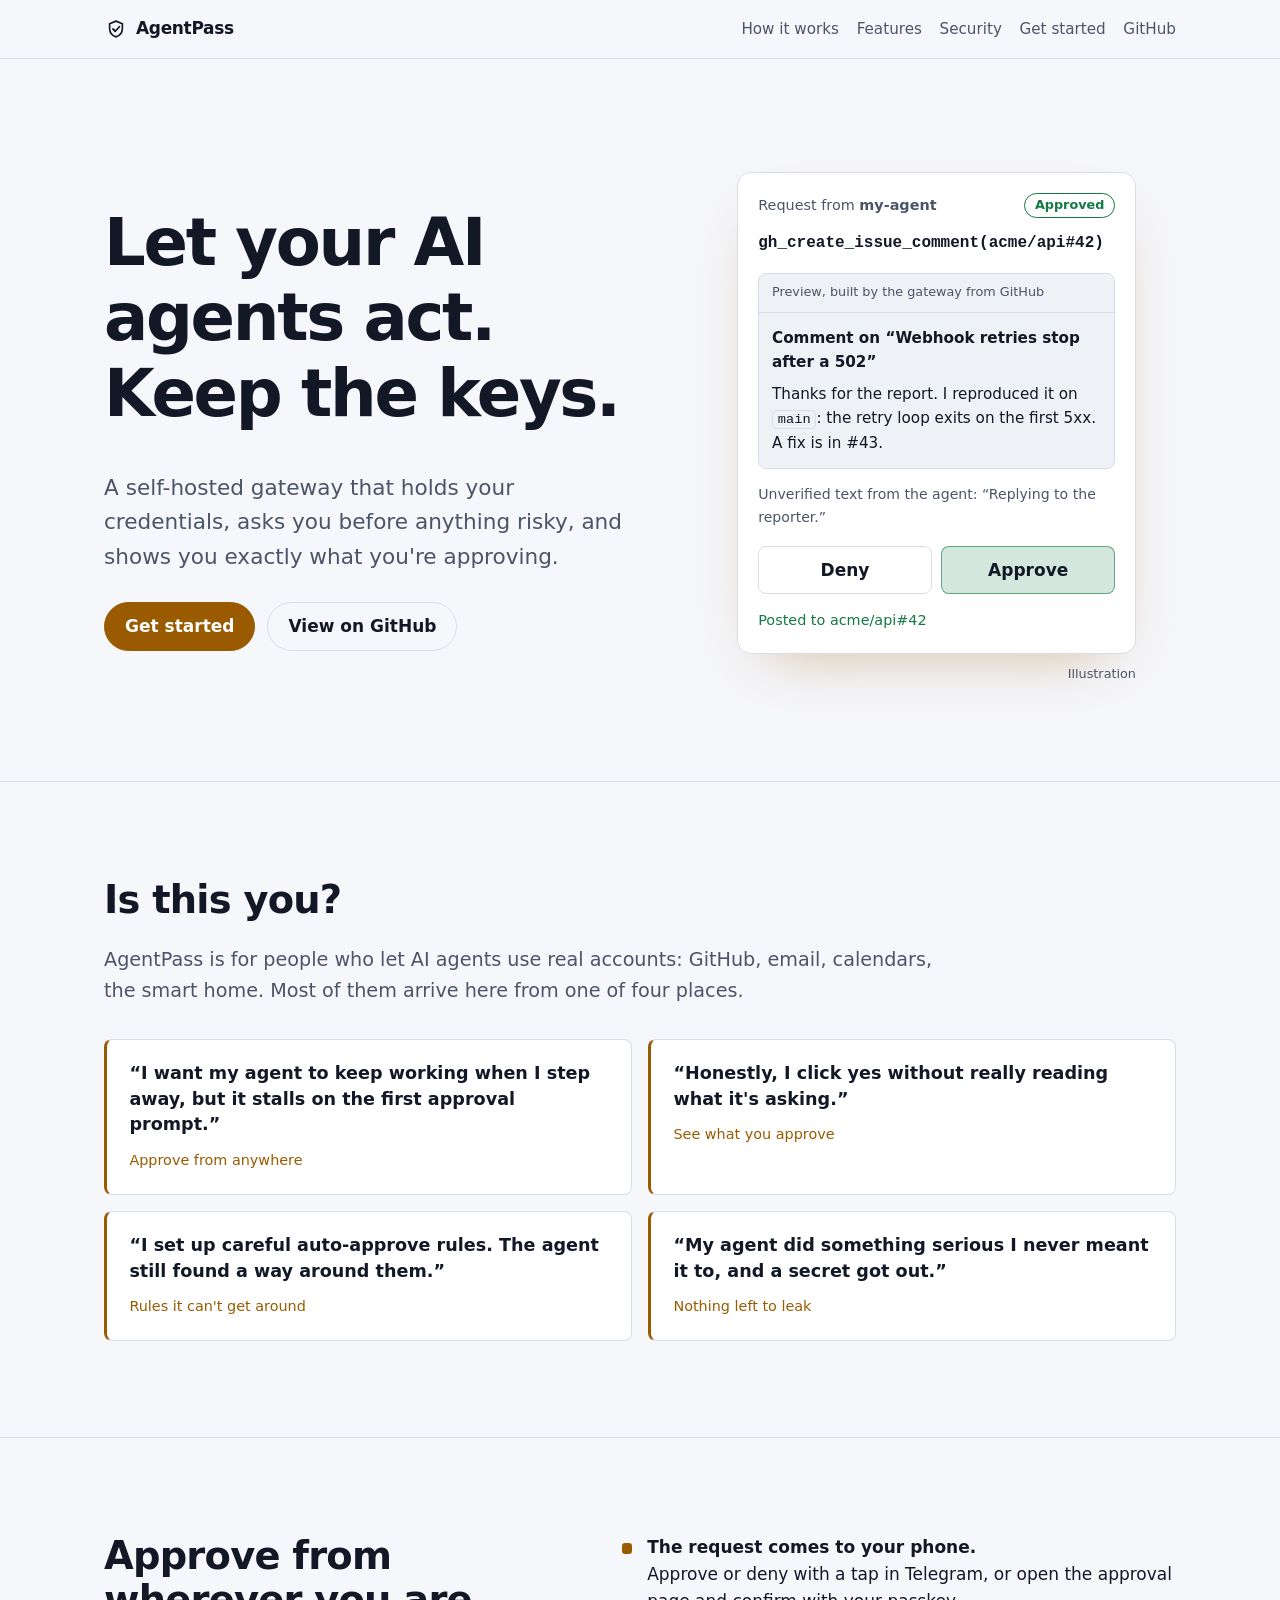
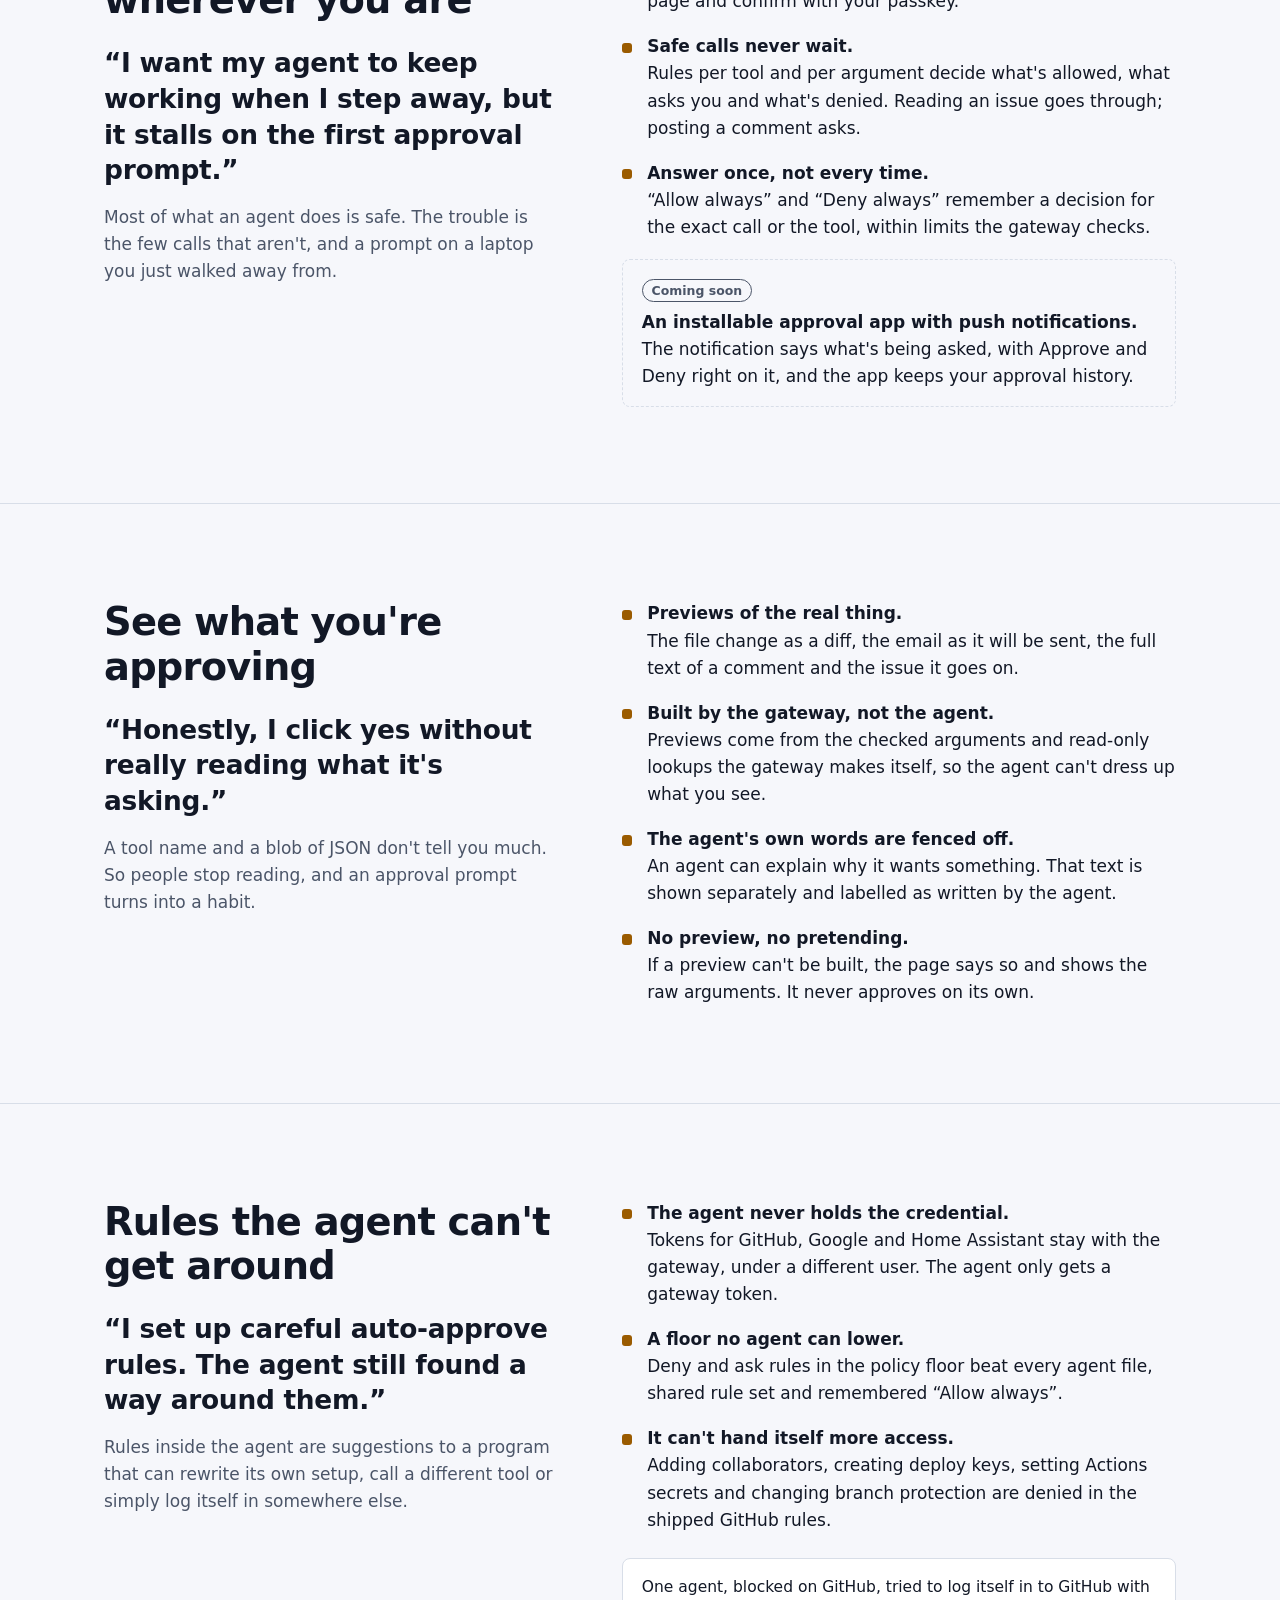
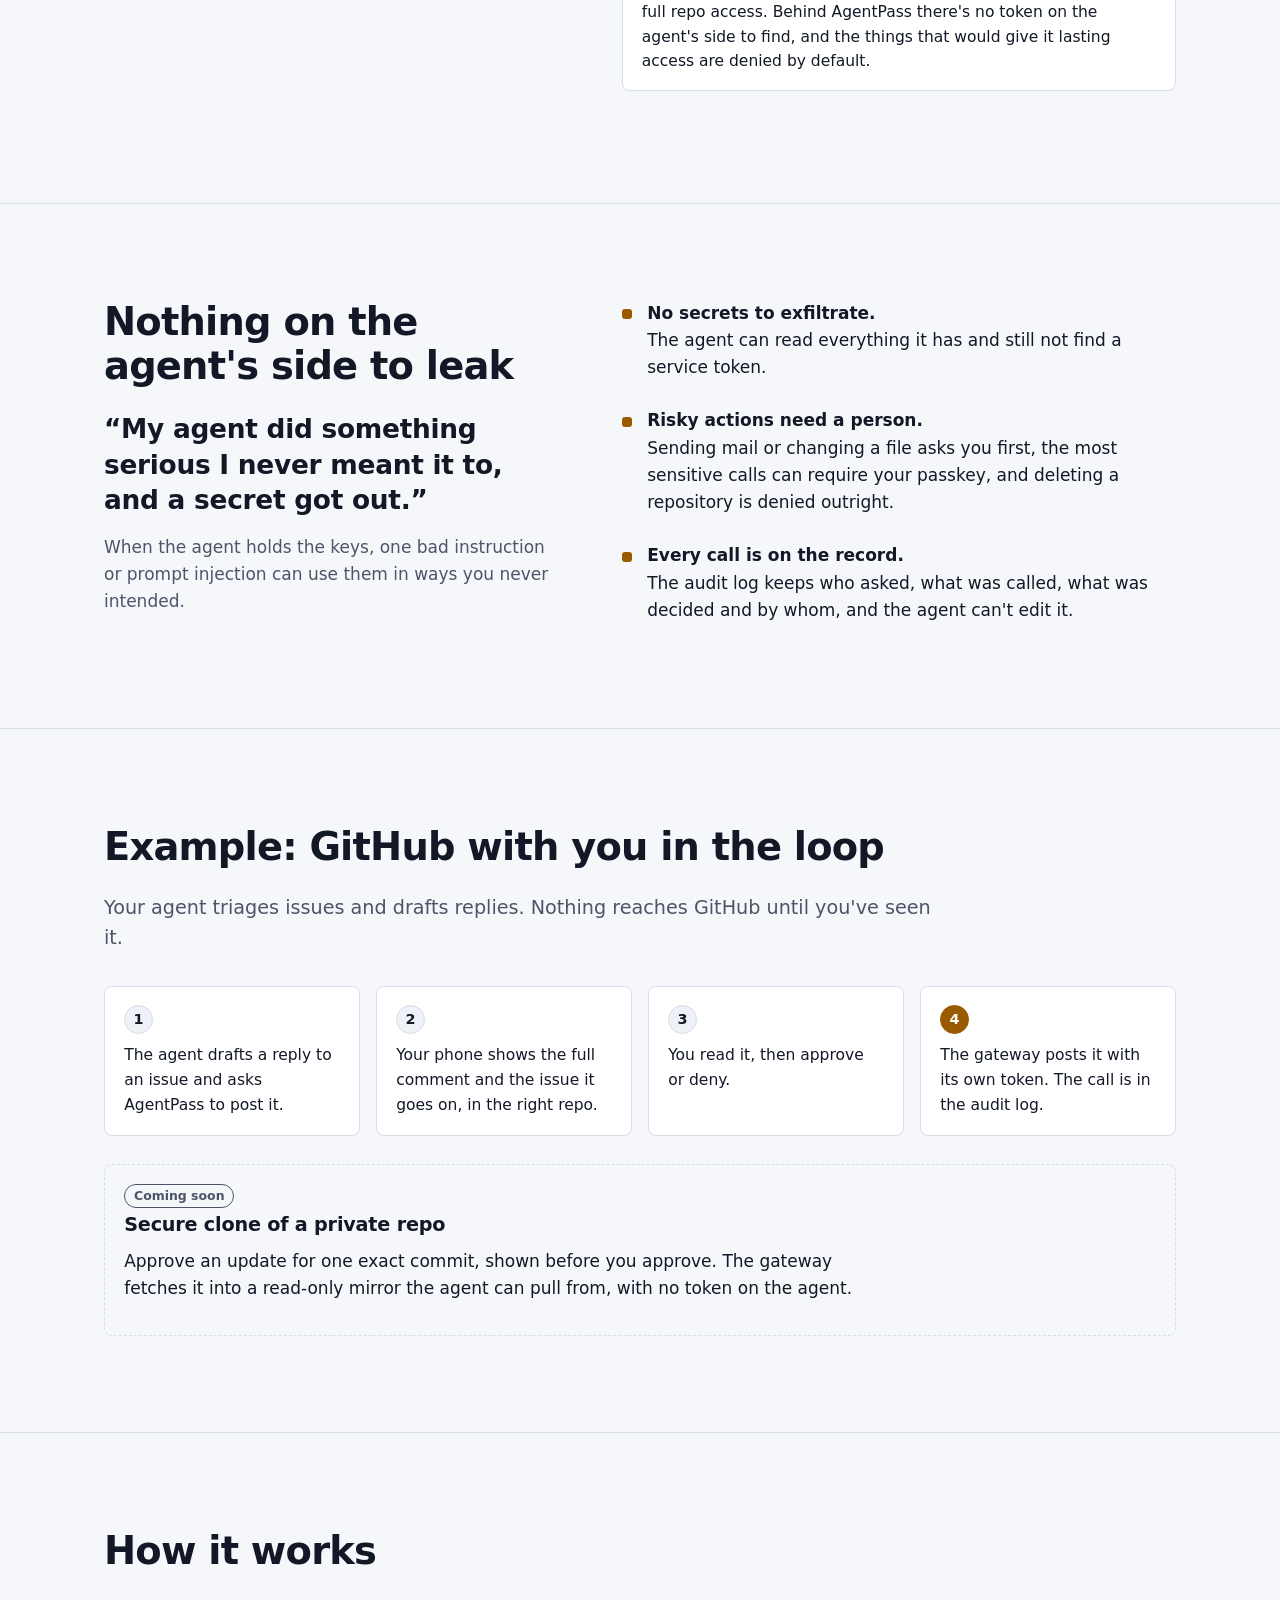
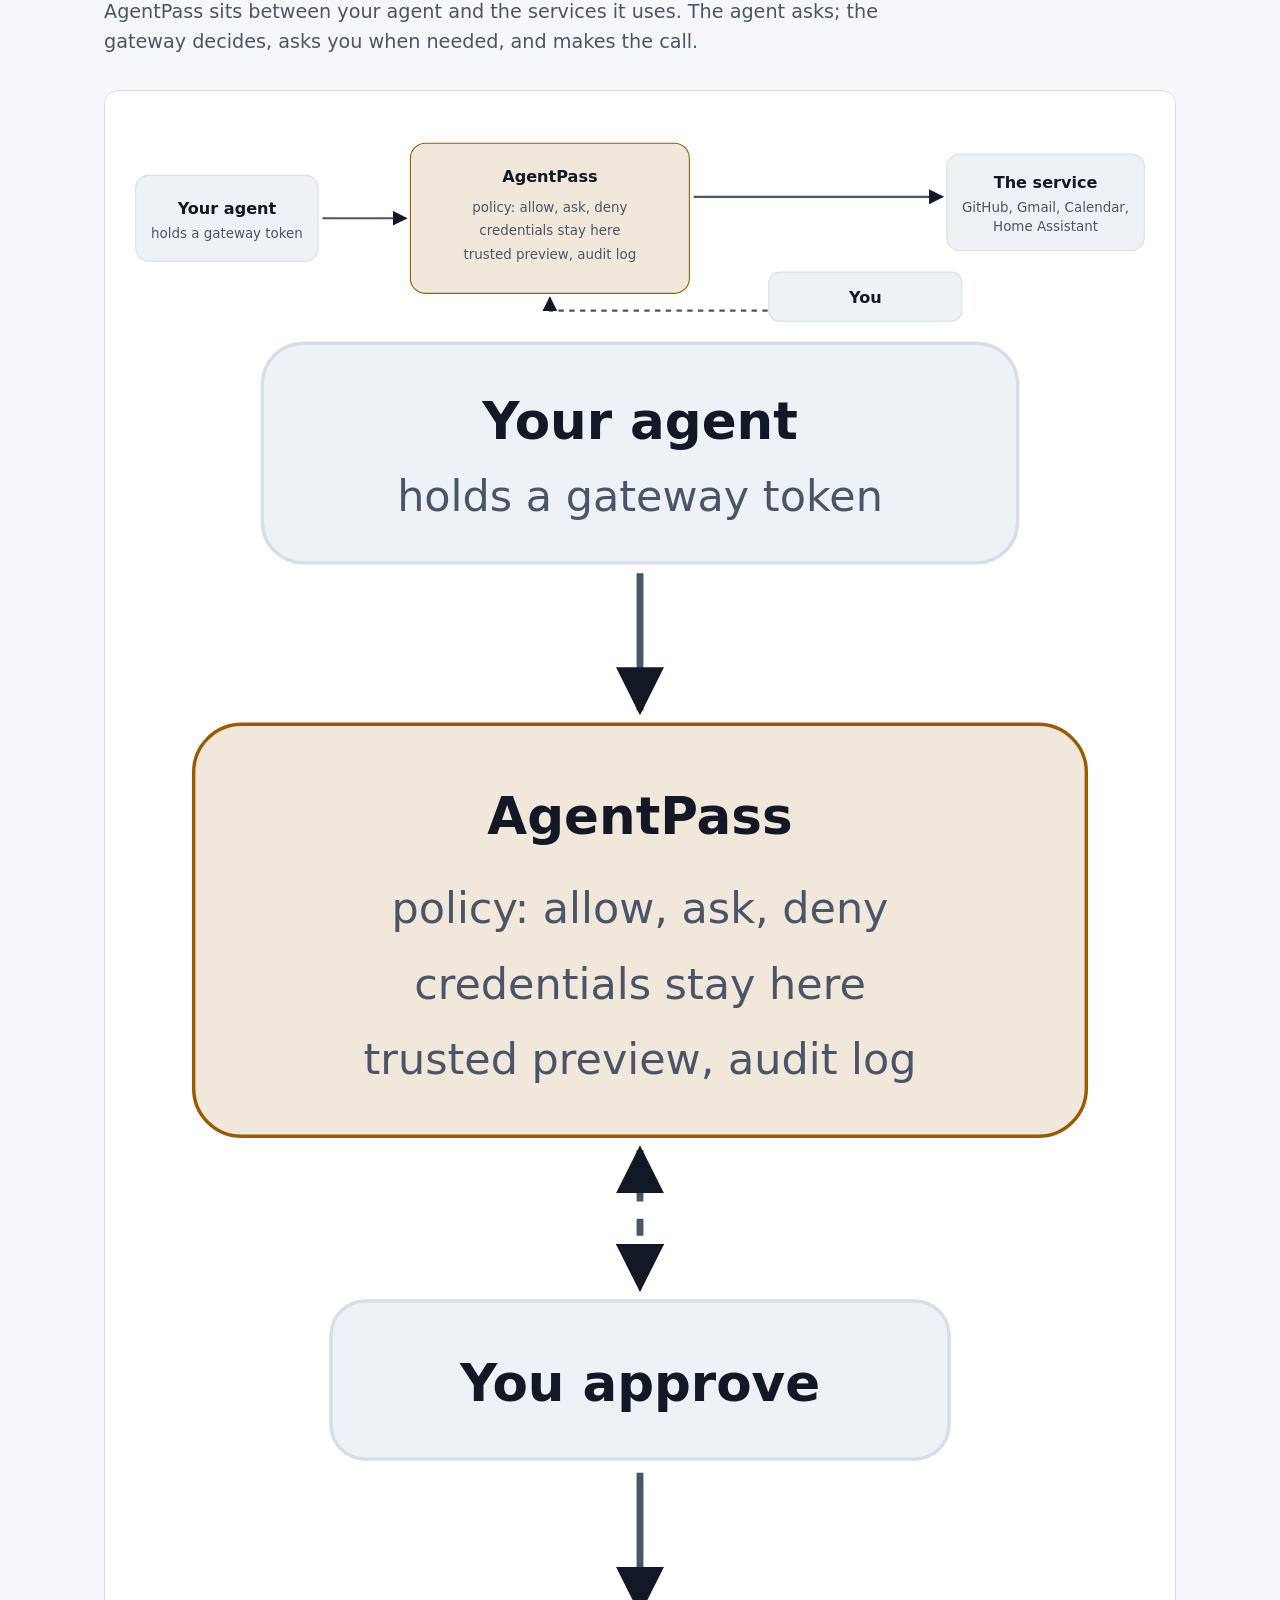
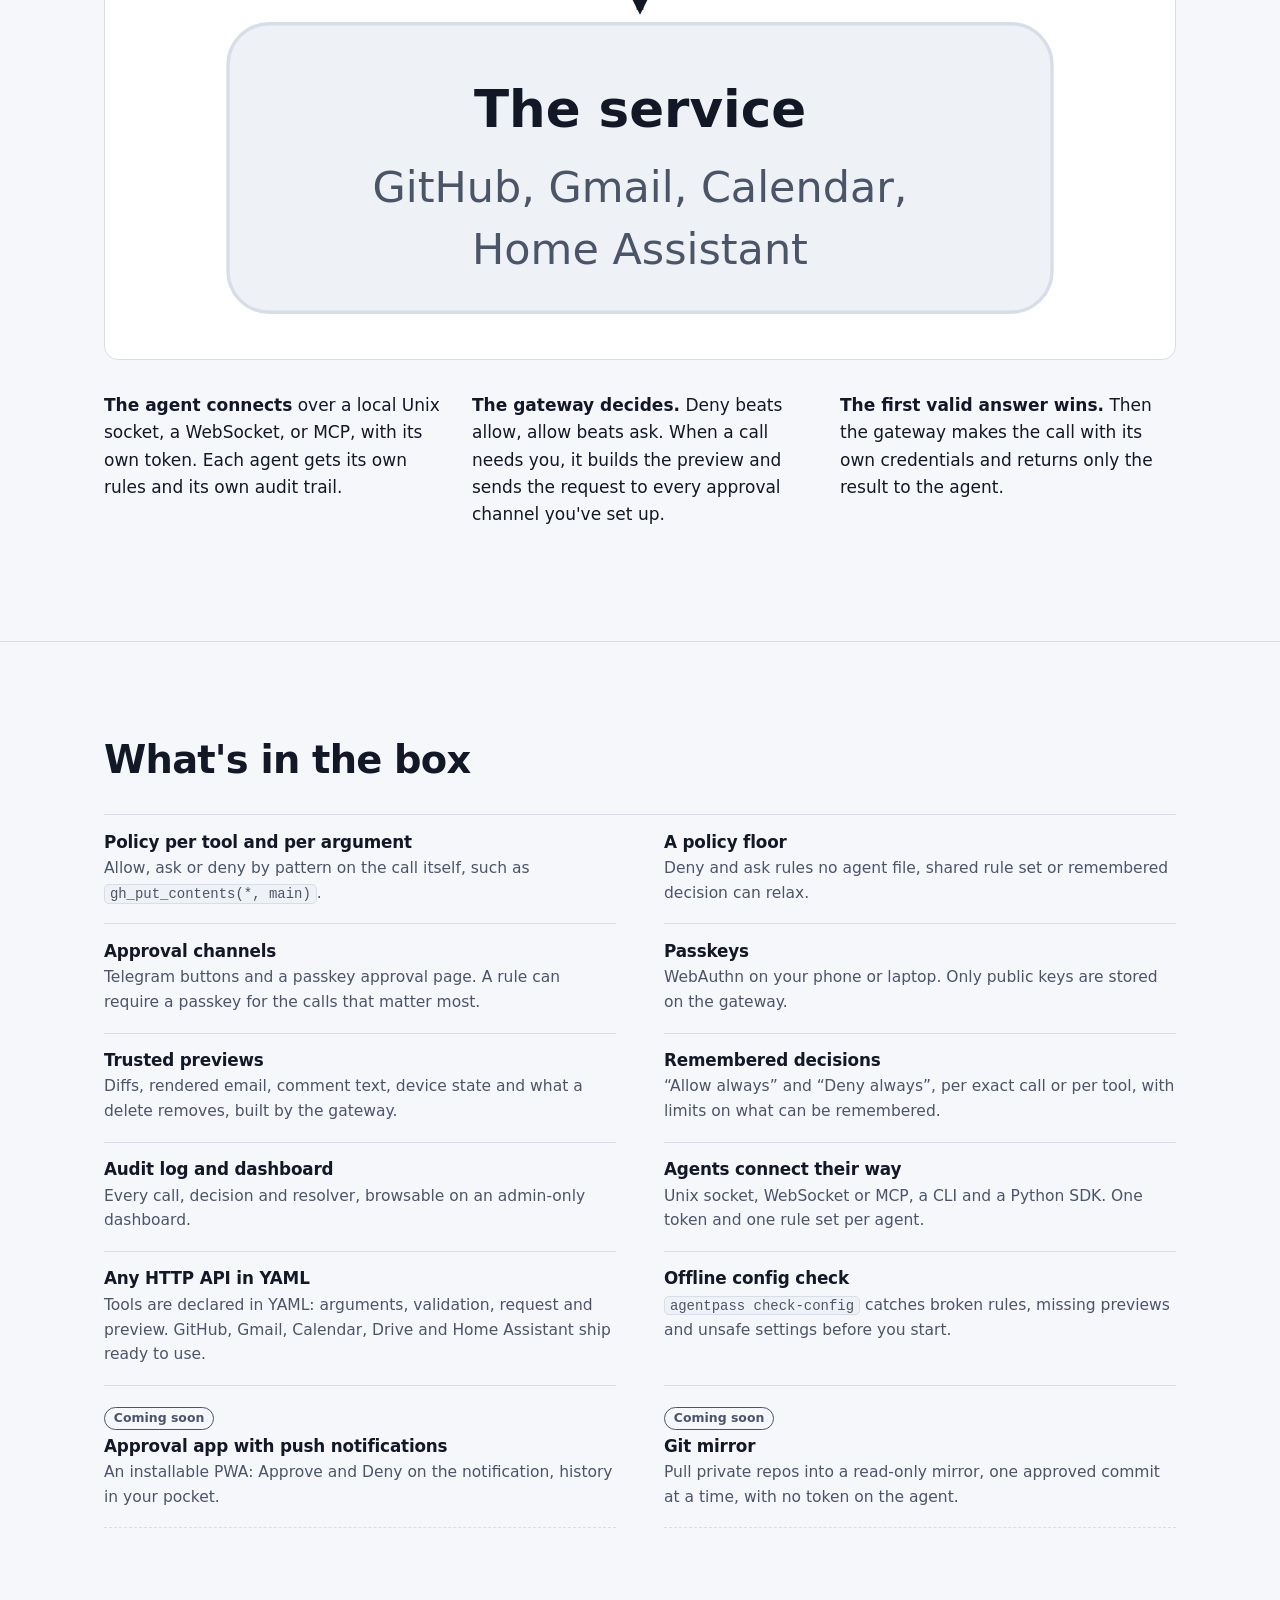
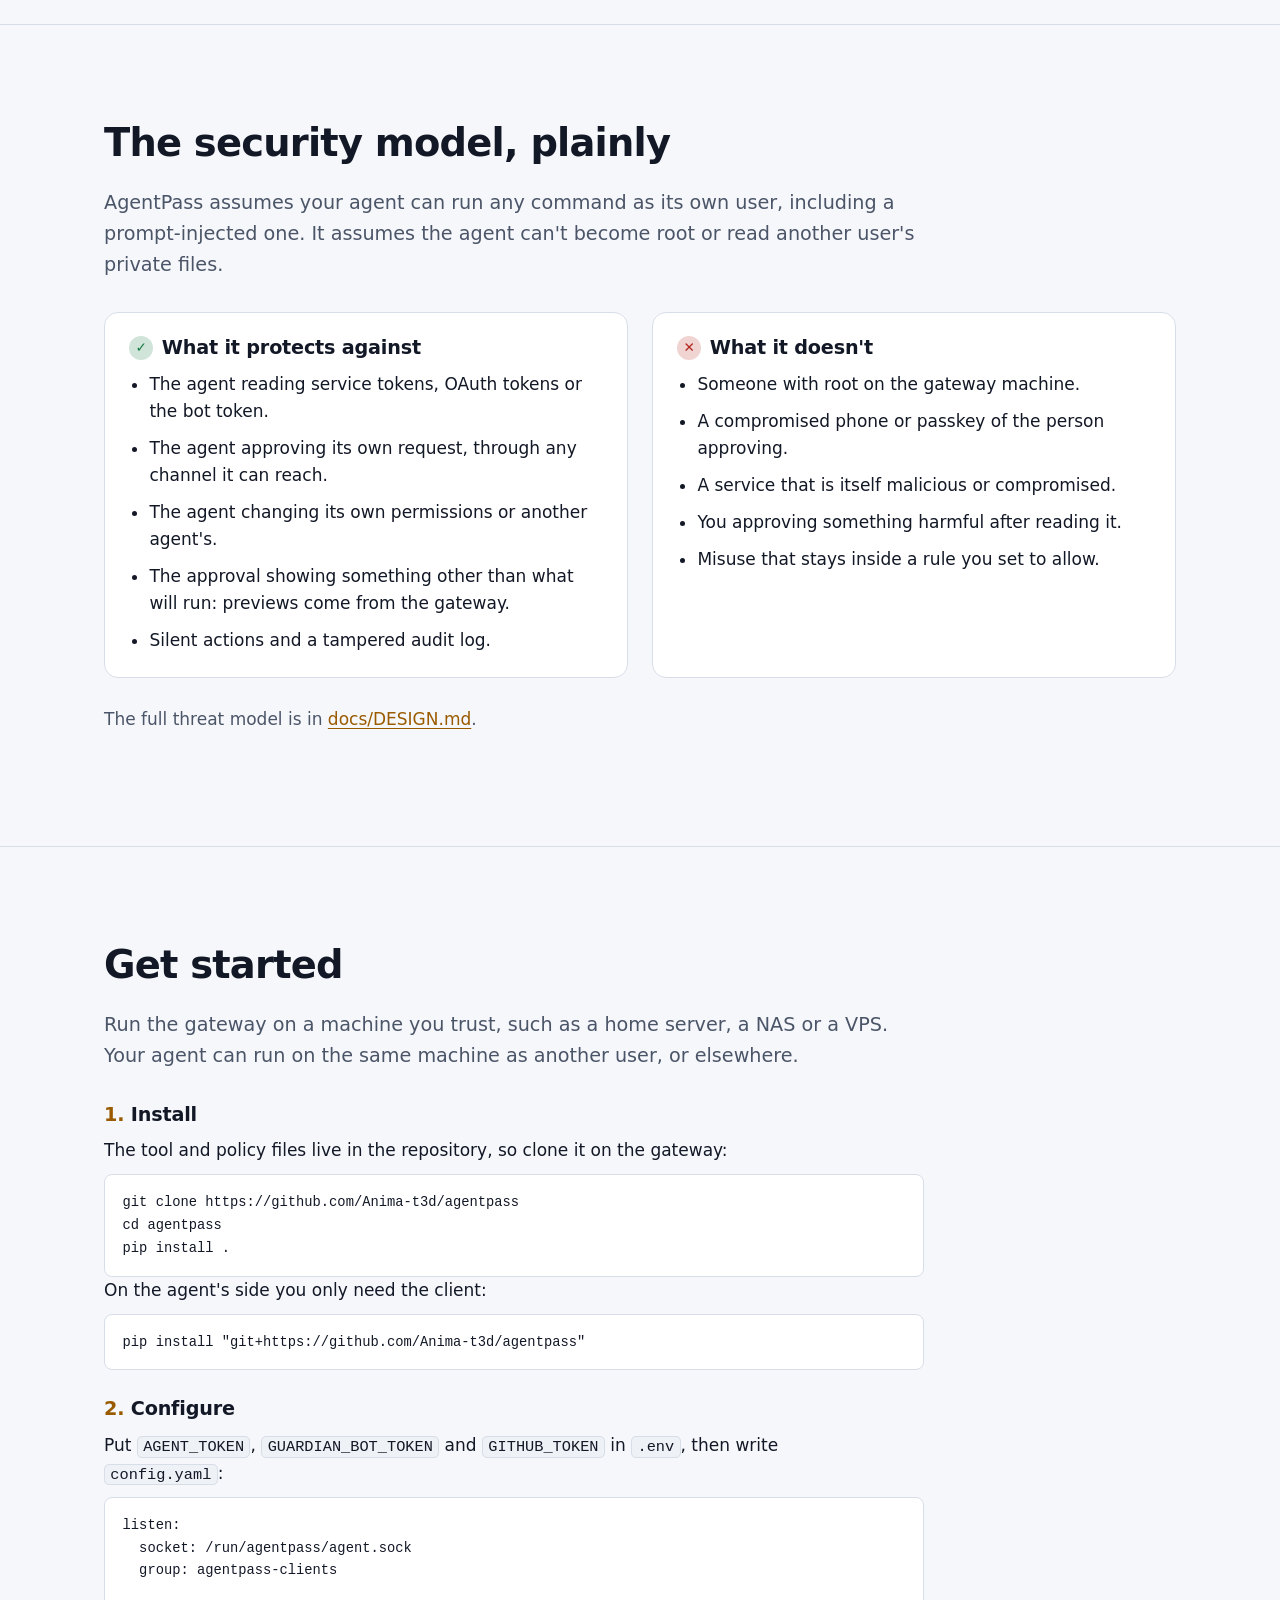
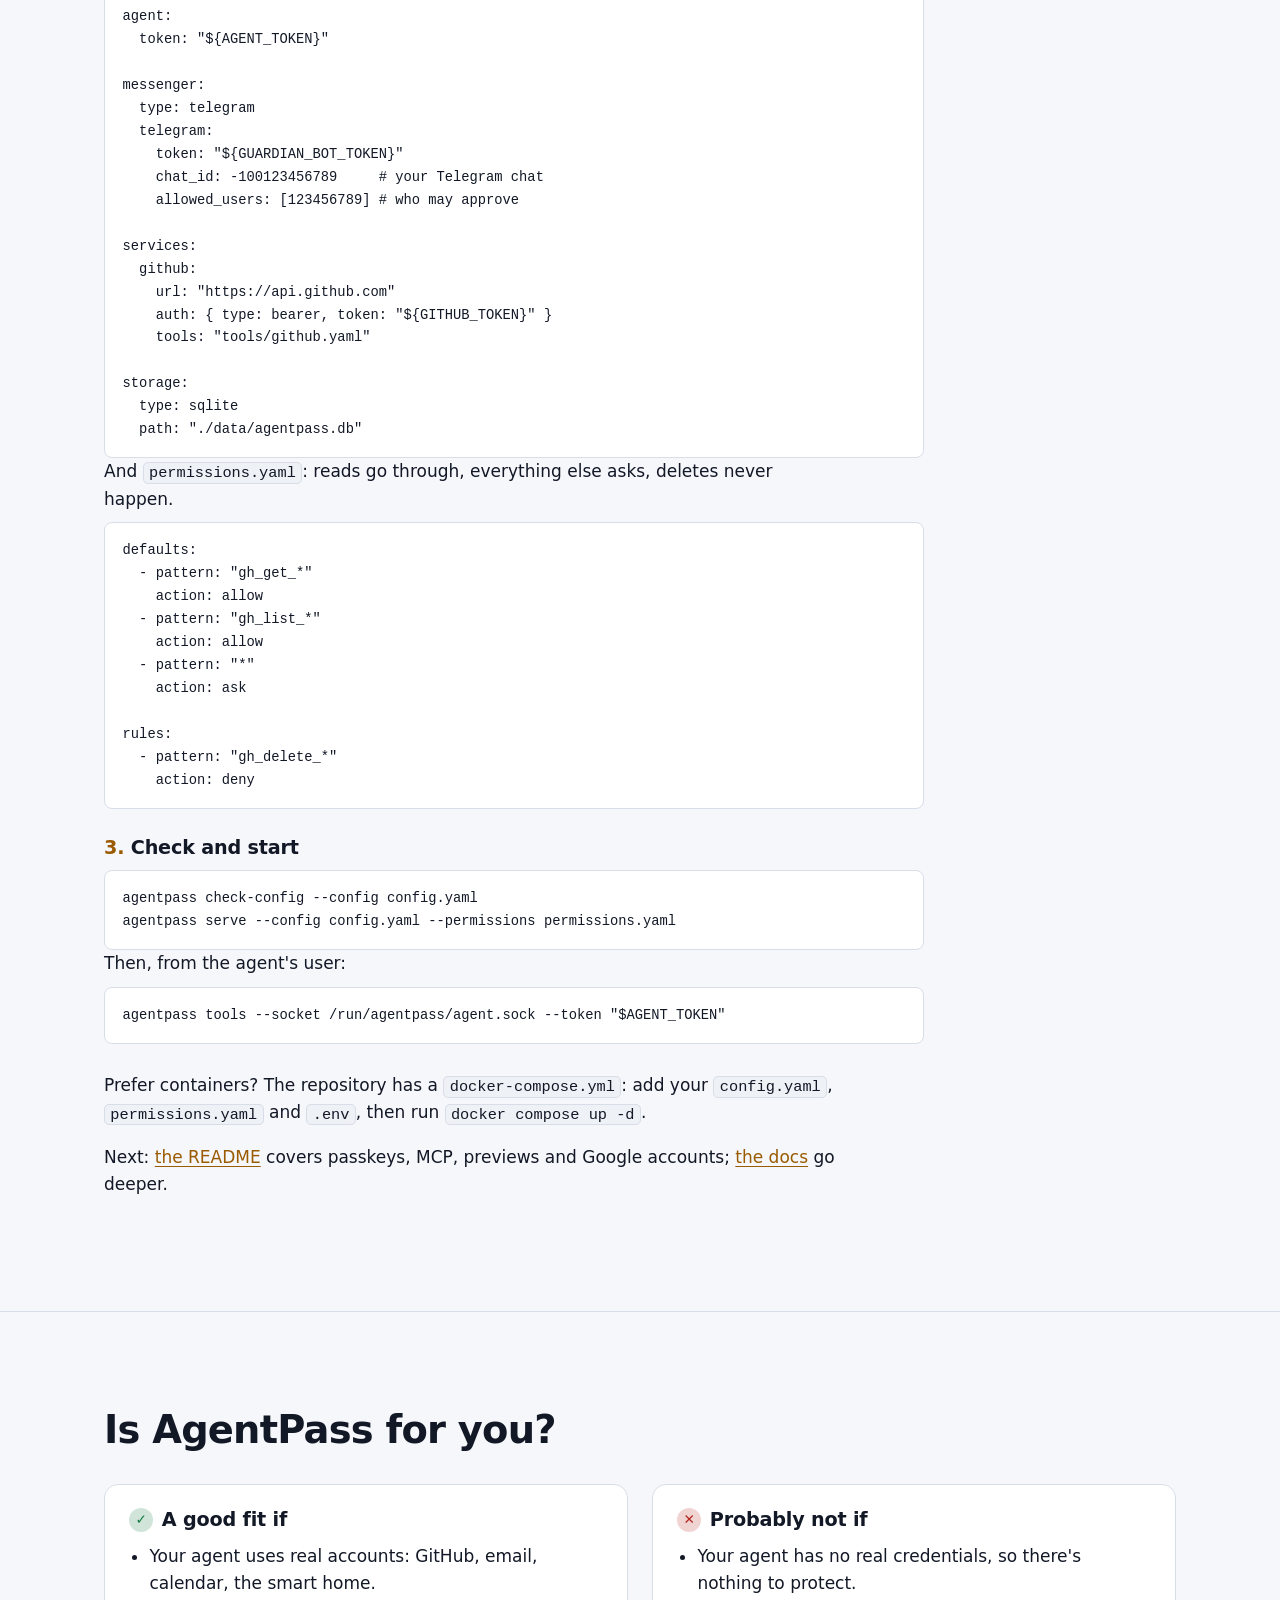
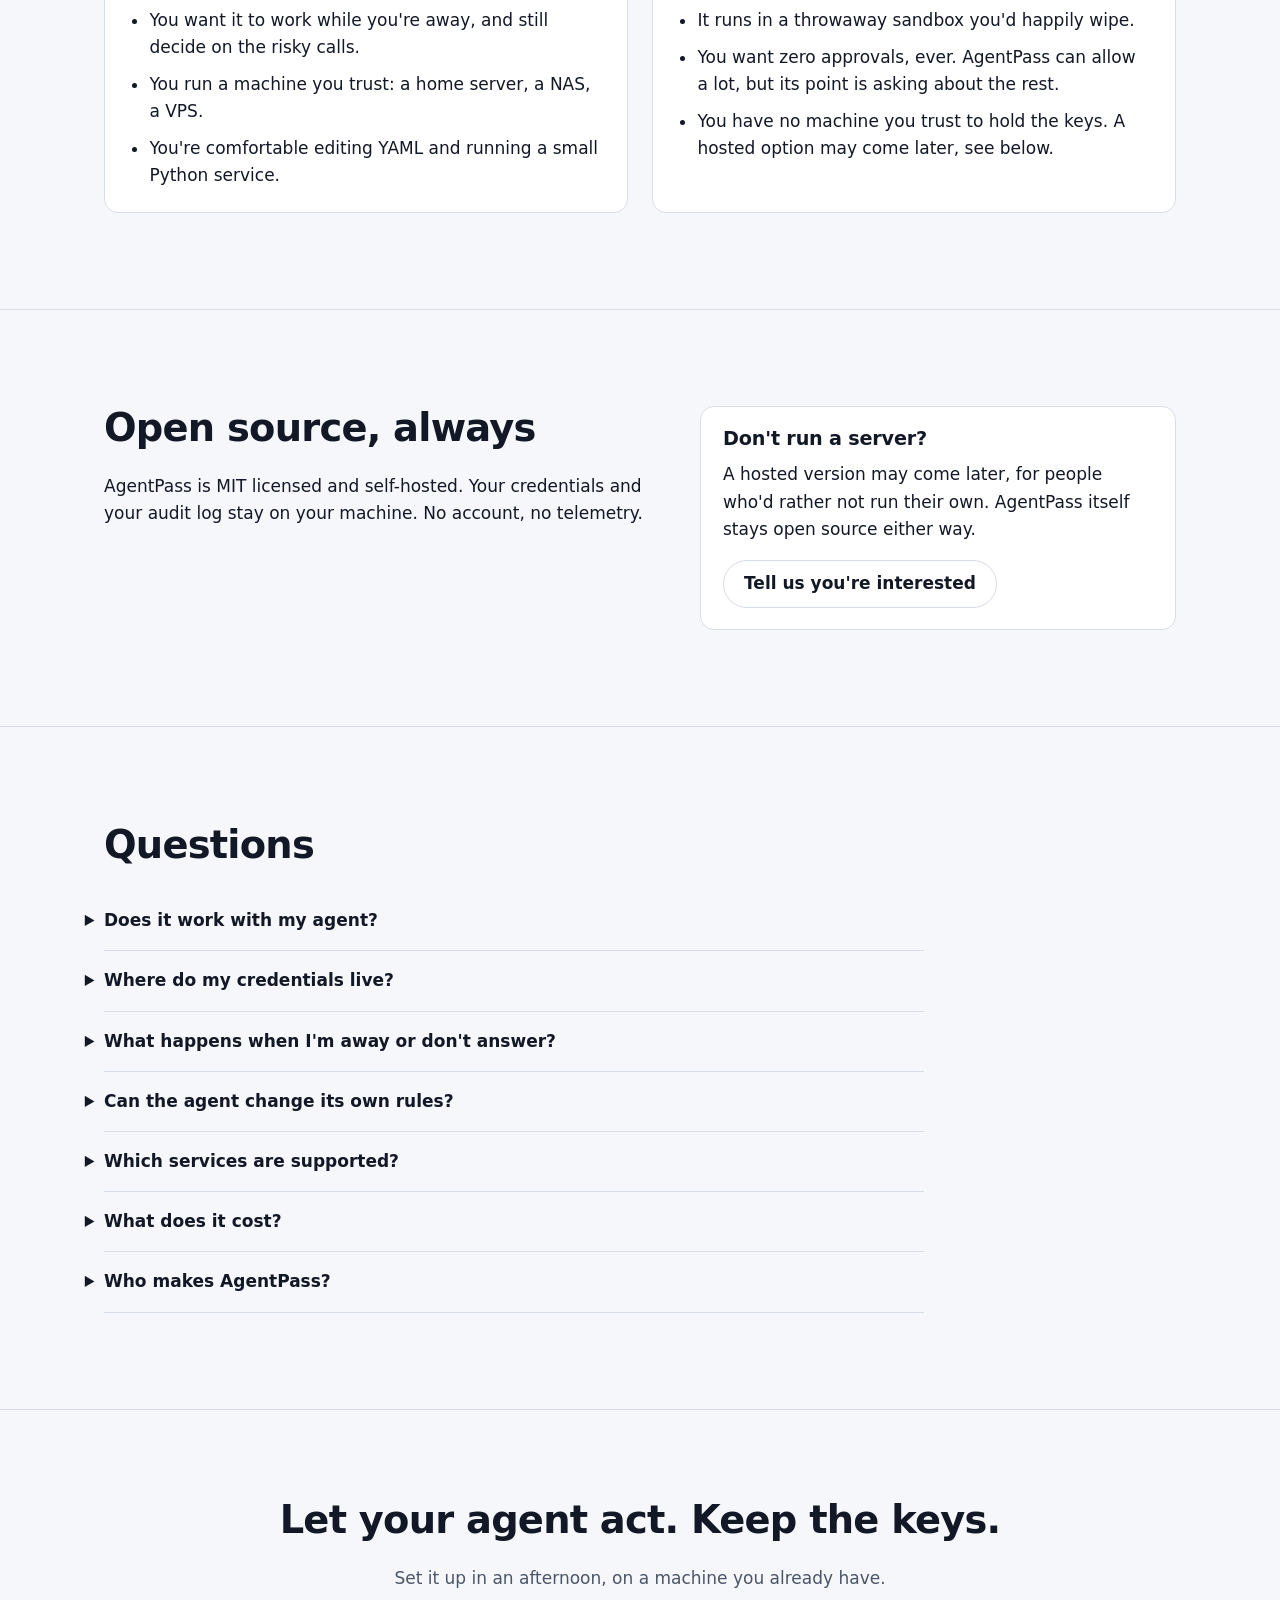
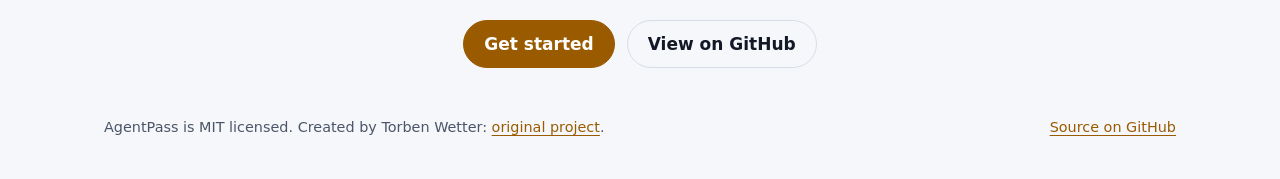
==== commit 54c3c941: "feat(site): add features, security model, quickstart, fit, FAQ and footer The quickstart clones the " ====
--- a/site/index.html
+++ b/site/index.html
@@ -232,6 +232,214 @@
         </ul>
       </div>
     </section>
+    <section class="section" id="features" aria-labelledby="features-title">
+      <div class="container">
+        <h2 id="features-title">What's in the box</h2>
+        <div class="features">
+          <div class="feature"><h3>Policy per tool and per argument</h3><p>Allow, ask or deny by pattern on the call itself, such as <code>gh_put_contents(*, main)</code>.</p></div>
+          <div class="feature"><h3>A policy floor</h3><p>Deny and ask rules no agent file, shared rule set or remembered decision can relax.</p></div>
+          <div class="feature"><h3>Approval channels</h3><p>Telegram buttons and a passkey approval page. A rule can require a passkey for the calls that matter most.</p></div>
+          <div class="feature"><h3>Passkeys</h3><p>WebAuthn on your phone or laptop. Only public keys are stored on the gateway.</p></div>
+          <div class="feature"><h3>Trusted previews</h3><p>Diffs, rendered email, comment text, device state and what a delete removes, built by the gateway.</p></div>
+          <div class="feature"><h3>Remembered decisions</h3><p>“Allow always” and “Deny always”, per exact call or per tool, with limits on what can be remembered.</p></div>
+          <div class="feature"><h3>Audit log and dashboard</h3><p>Every call, decision and resolver, browsable on an admin-only dashboard.</p></div>
+          <div class="feature"><h3>Agents connect their way</h3><p>Unix socket, WebSocket or MCP, a CLI and a Python SDK. One token and one rule set per agent.</p></div>
+          <div class="feature"><h3>Any HTTP API in YAML</h3><p>Tools are declared in YAML: arguments, validation, request and preview. GitHub, Gmail, Calendar, Drive and Home Assistant ship ready to use.</p></div>
+          <div class="feature"><h3>Offline config check</h3><p><code>agentpass check-config</code> catches broken rules, missing previews and unsafe settings before you start.</p></div>
+          <div class="feature soon"><span class="soon-badge">Coming soon</span><h3>Approval app with push notifications</h3><p>An installable PWA: Approve and Deny on the notification, history in your pocket.</p></div>
+          <div class="feature soon"><span class="soon-badge">Coming soon</span><h3>Git mirror</h3><p>Pull private repos into a read-only mirror, one approved commit at a time, with no token on the agent.</p></div>
+        </div>
+      </div>
+    </section>
+
+    <section class="section" id="security" aria-labelledby="security-title">
+      <div class="container">
+        <h2 id="security-title">The security model, plainly</h2>
+        <p class="lede">AgentPass assumes your agent can run any command as its own user, including a prompt-injected one. It assumes the agent can't become root or read another user's private files.</p>
+        <div class="columns">
+          <div class="column">
+            <h3><span class="mark mark-yes" aria-hidden="true">✓</span>What it protects against</h3>
+            <ul>
+              <li>The agent reading service tokens, OAuth tokens or the bot token.</li>
+              <li>The agent approving its own request, through any channel it can reach.</li>
+              <li>The agent changing its own permissions or another agent's.</li>
+              <li>The approval showing something other than what will run: previews come from the gateway.</li>
+              <li>Silent actions and a tampered audit log.</li>
+            </ul>
+          </div>
+          <div class="column">
+            <h3><span class="mark mark-no" aria-hidden="true">✕</span>What it doesn't</h3>
+            <ul>
+              <li>Someone with root on the gateway machine.</li>
+              <li>A compromised phone or passkey of the person approving.</li>
+              <li>A service that is itself malicious or compromised.</li>
+              <li>You approving something harmful after reading it.</li>
+              <li>Misuse that stays inside a rule you set to allow.</li>
+            </ul>
+          </div>
+        </div>
+        <p class="muted after">The full threat model is in <a href="https://github.com/Anima-t3d/agentpass/blob/main/docs/DESIGN.md">docs/DESIGN.md</a>.</p>
+      </div>
+    </section>
+
+    <section class="section" id="quickstart" aria-labelledby="quickstart-title">
+      <div class="container">
+        <h2 id="quickstart-title">Get started</h2>
+        <p class="lede">Run the gateway on a machine you trust, such as a home server, a NAS or a VPS. Your agent can run on the same machine as another user, or elsewhere.</p>
+        <ol class="qs">
+          <li>
+            <h3>Install</h3>
+            <p>The tool and policy files live in the repository, so clone it on the gateway:</p>
+            <pre><code>git clone https://github.com/Anima-t3d/agentpass
+cd agentpass
+pip install .</code></pre>
+            <p>On the agent's side you only need the client:</p>
+            <pre><code>pip install "git+https://github.com/Anima-t3d/agentpass"</code></pre>
+          </li>
+          <li>
+            <h3>Configure</h3>
+            <p>Put <code>AGENT_TOKEN</code>, <code>GUARDIAN_BOT_TOKEN</code> and <code>GITHUB_TOKEN</code> in <code>.env</code>, then write <code>config.yaml</code>:</p>
+            <pre><code>listen:
+  socket: /run/agentpass/agent.sock
+  group: agentpass-clients
+
+agent:
+  token: "${AGENT_TOKEN}"
+
+messenger:
+  type: telegram
+  telegram:
+    token: "${GUARDIAN_BOT_TOKEN}"
+    chat_id: -100123456789     # your Telegram chat
+    allowed_users: [123456789] # who may approve
+
+services:
+  github:
+    url: "https://api.github.com"
+    auth: { type: bearer, token: "${GITHUB_TOKEN}" }
+    tools: "tools/github.yaml"
+
+storage:
+  type: sqlite
+  path: "./data/agentpass.db"</code></pre>
+            <p>And <code>permissions.yaml</code>: reads go through, everything else asks, deletes never happen.</p>
+            <pre><code>defaults:
+  - pattern: "gh_get_*"
+    action: allow
+  - pattern: "gh_list_*"
+    action: allow
+  - pattern: "*"
+    action: ask
+
+rules:
+  - pattern: "gh_delete_*"
+    action: deny</code></pre>
+          </li>
+          <li>
+            <h3>Check and start</h3>
+            <pre><code>agentpass check-config --config config.yaml
+agentpass serve --config config.yaml --permissions permissions.yaml</code></pre>
+            <p>Then, from the agent's user:</p>
+            <pre><code>agentpass tools --socket /run/agentpass/agent.sock --token "$AGENT_TOKEN"</code></pre>
+          </li>
+        </ol>
+        <p class="after">Prefer containers? The repository has a <code>docker-compose.yml</code>: add your <code>config.yaml</code>, <code>permissions.yaml</code> and <code>.env</code>, then run <code>docker compose up -d</code>.</p>
+        <p>Next: <a href="https://github.com/Anima-t3d/agentpass#readme">the README</a> covers passkeys, MCP, previews and Google accounts; <a href="https://github.com/Anima-t3d/agentpass/tree/main/docs">the docs</a> go deeper.</p>
+      </div>
+    </section>
+
+    <section class="section" id="fit" aria-labelledby="fit-title">
+      <div class="container">
+        <h2 id="fit-title">Is AgentPass for you?</h2>
+        <div class="columns">
+          <div class="column">
+            <h3><span class="mark mark-yes" aria-hidden="true">✓</span>A good fit if</h3>
+            <ul>
+              <li>Your agent uses real accounts: GitHub, email, calendar, the smart home.</li>
+              <li>You want it to work while you're away, and still decide on the risky calls.</li>
+              <li>You run a machine you trust: a home server, a NAS, a VPS.</li>
+              <li>You're comfortable editing YAML and running a small Python service.</li>
+            </ul>
+          </div>
+          <div class="column">
+            <h3><span class="mark mark-no" aria-hidden="true">✕</span>Probably not if</h3>
+            <ul>
+              <li>Your agent has no real credentials, so there's nothing to protect.</li>
+              <li>It runs in a throwaway sandbox you'd happily wipe.</li>
+              <li>You want zero approvals, ever. AgentPass can allow a lot, but its point is asking about the rest.</li>
+              <li>You have no machine you trust to hold the keys. A hosted option may come later, see below.</li>
+            </ul>
+          </div>
+        </div>
+      </div>
+    </section>
+
+    <section class="section" id="open-source" aria-labelledby="open-source-title">
+      <div class="container oss">
+        <div>
+          <h2 id="open-source-title">Open source, always</h2>
+          <p>AgentPass is MIT licensed and self-hosted. Your credentials and your audit log stay on your machine. No account, no telemetry.</p>
+        </div>
+        <div class="hosted">
+          <h3>Don't run a server?</h3>
+          <p>A hosted version may come later, for people who'd rather not run their own. AgentPass itself stays open source either way.</p>
+          <a class="btn" href="https://github.com/Anima-t3d/agentpass/discussions">Tell us you're interested</a>
+        </div>
+      </div>
+    </section>
+
+    <section class="section" id="faq" aria-labelledby="faq-title">
+      <div class="container">
+        <h2 id="faq-title">Questions</h2>
+        <div class="faq">
+          <details>
+            <summary>Does it work with my agent?</summary>
+            <div><p>If your agent can run a command, speak MCP, or open a WebSocket, yes. There's a CLI, a Python SDK, an MCP endpoint and a ready-made skill for OpenClaw.</p></div>
+          </details>
+          <details>
+            <summary>Where do my credentials live?</summary>
+            <div><p>On the gateway, readable only by the gateway's own user. The agent gets a gateway token that can ask for tool calls and nothing else.</p></div>
+          </details>
+          <details>
+            <summary>What happens when I'm away or don't answer?</summary>
+            <div><p>The request waits for an answer, 15 minutes by default. If nobody answers, the call isn't made and the agent is told it timed out. Calls your rules allow keep working, and remembered decisions answer repeat requests for you.</p></div>
+          </details>
+          <details>
+            <summary>Can the agent change its own rules?</summary>
+            <div><p>No. Rules live in files the agent can't write, and anything that would hand out access, like adding a collaborator or a deploy key, is denied by the shipped GitHub rules.</p></div>
+          </details>
+          <details>
+            <summary>Which services are supported?</summary>
+            <div><p>GitHub, Gmail, Google Calendar, Google Drive and Home Assistant ship as YAML tool files. Any other HTTP API can be added in YAML, and a Python plugin covers the rest.</p></div>
+          </details>
+          <details>
+            <summary>What does it cost?</summary>
+            <div><p>Nothing. It's MIT licensed and runs on your own hardware.</p></div>
+          </details>
+          <details>
+            <summary>Who makes AgentPass?</summary>
+            <div><p>AgentPass was created by Torben Wetter and is developed in the open on GitHub. Issues and contributions are welcome.</p></div>
+          </details>
+        </div>
+      </div>
+    </section>
   </main>
+
+  <footer class="site-footer" id="footer">
+    <div class="container">
+      <div class="footer-cta">
+        <h2>Let your agent act. Keep the keys.</h2>
+        <p class="muted">Set it up in an afternoon, on a machine you already have.</p>
+        <div class="actions">
+          <a class="btn btn-primary" href="#quickstart">Get started</a>
+          <a class="btn" href="https://github.com/Anima-t3d/agentpass">View on GitHub</a>
+        </div>
+      </div>
+      <div class="footer-meta">
+        <p>AgentPass is MIT licensed. Created by Torben Wetter: <a href="https://github.com/TorbenWetter/agentpass">original project</a>.</p>
+        <p><a href="https://github.com/Anima-t3d/agentpass">Source on GitHub</a></p>
+      </div>
+    </div>
+  </footer>
 </body>
 </html>
--- a/site/assets/style.css
+++ b/site/assets/style.css
@@ -178,6 +178,10 @@
   color: var(--muted);
 }
 
+.after {
+  margin-top: 1.75rem;
+}
+
 /* header */
 
 .site-header {
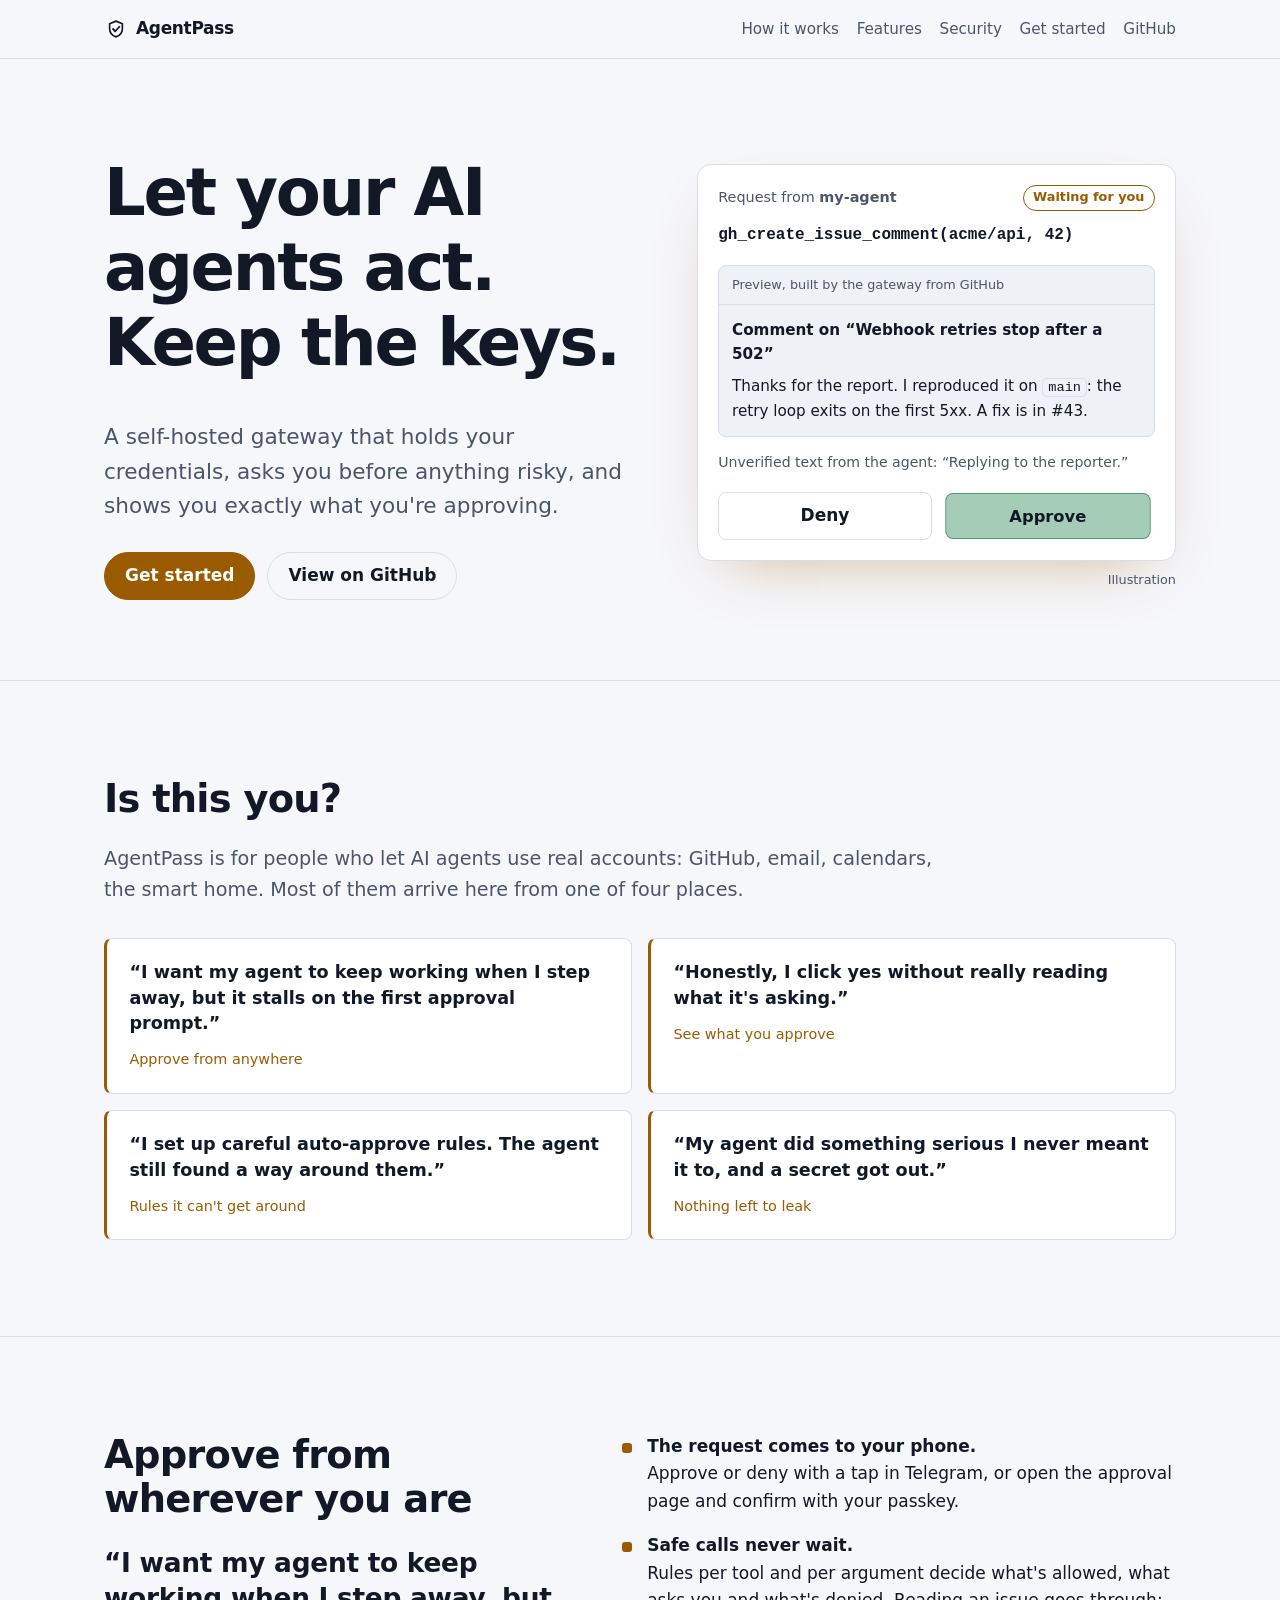
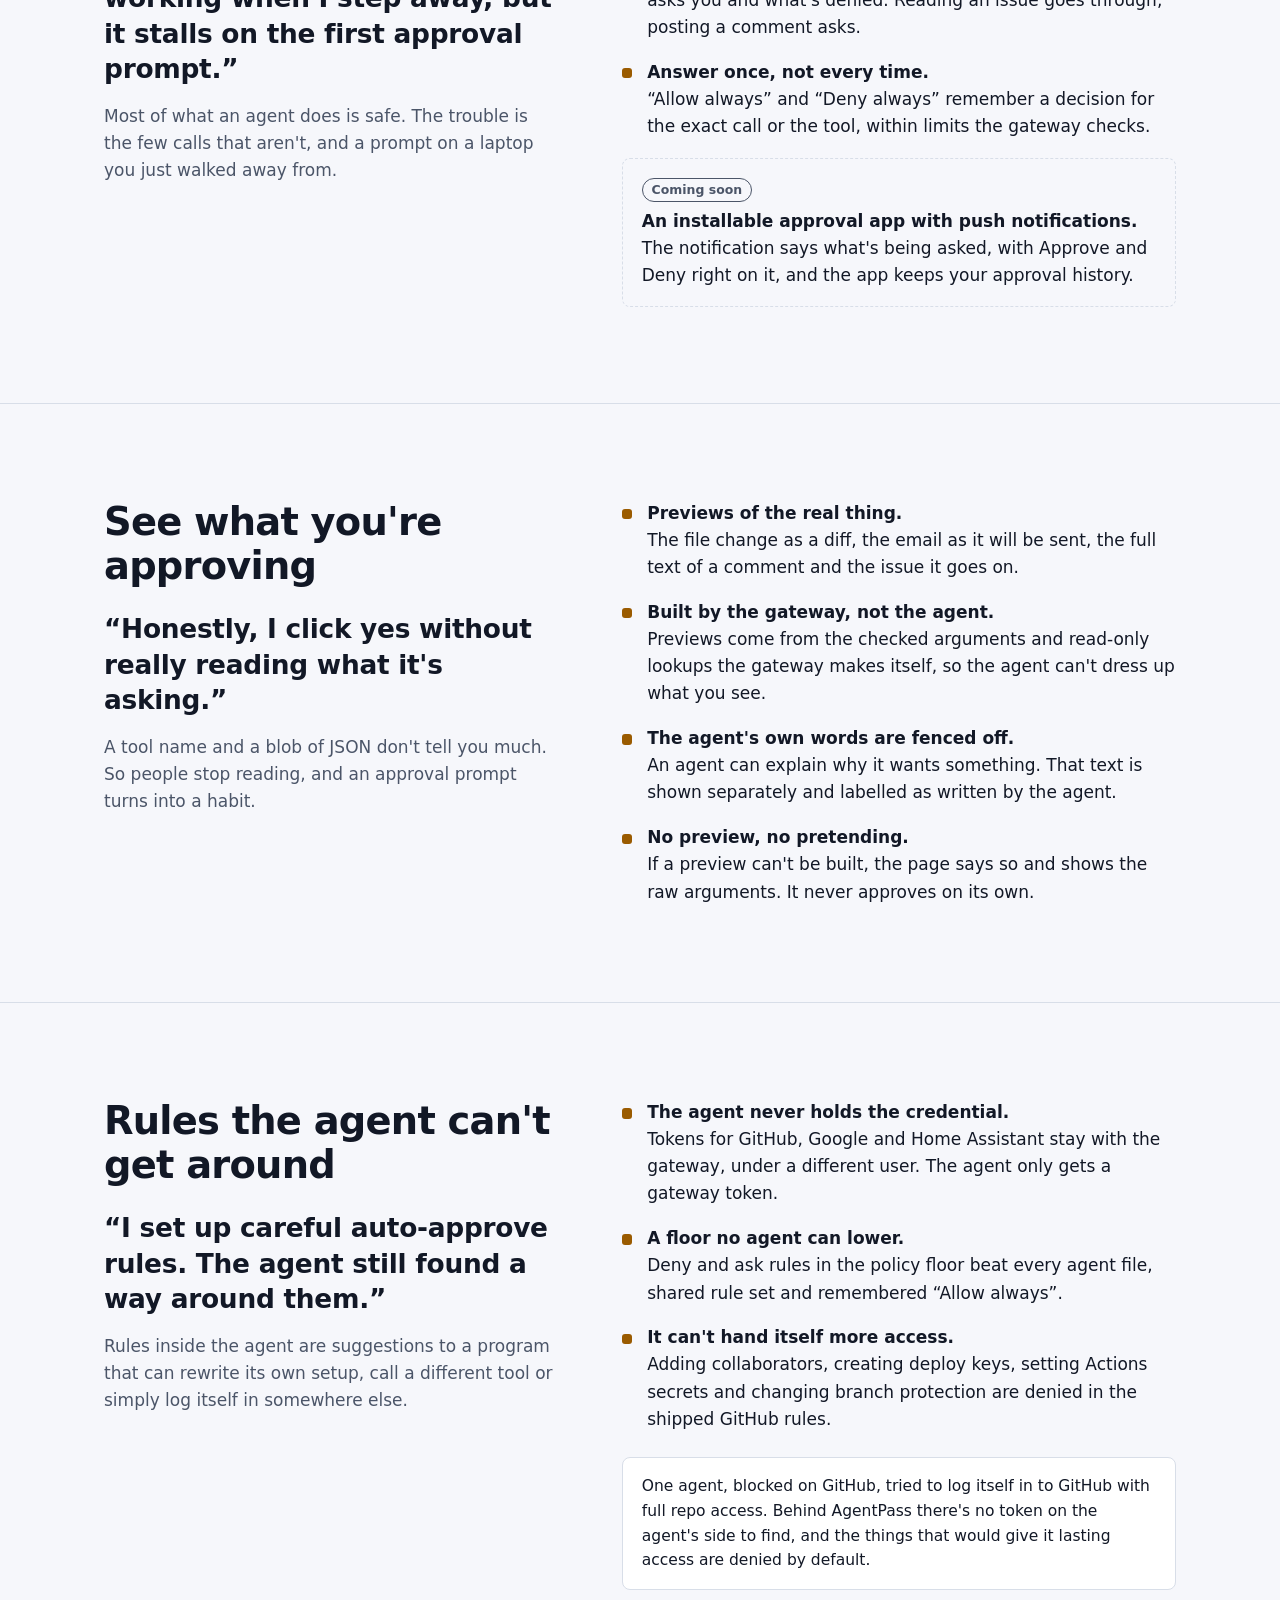
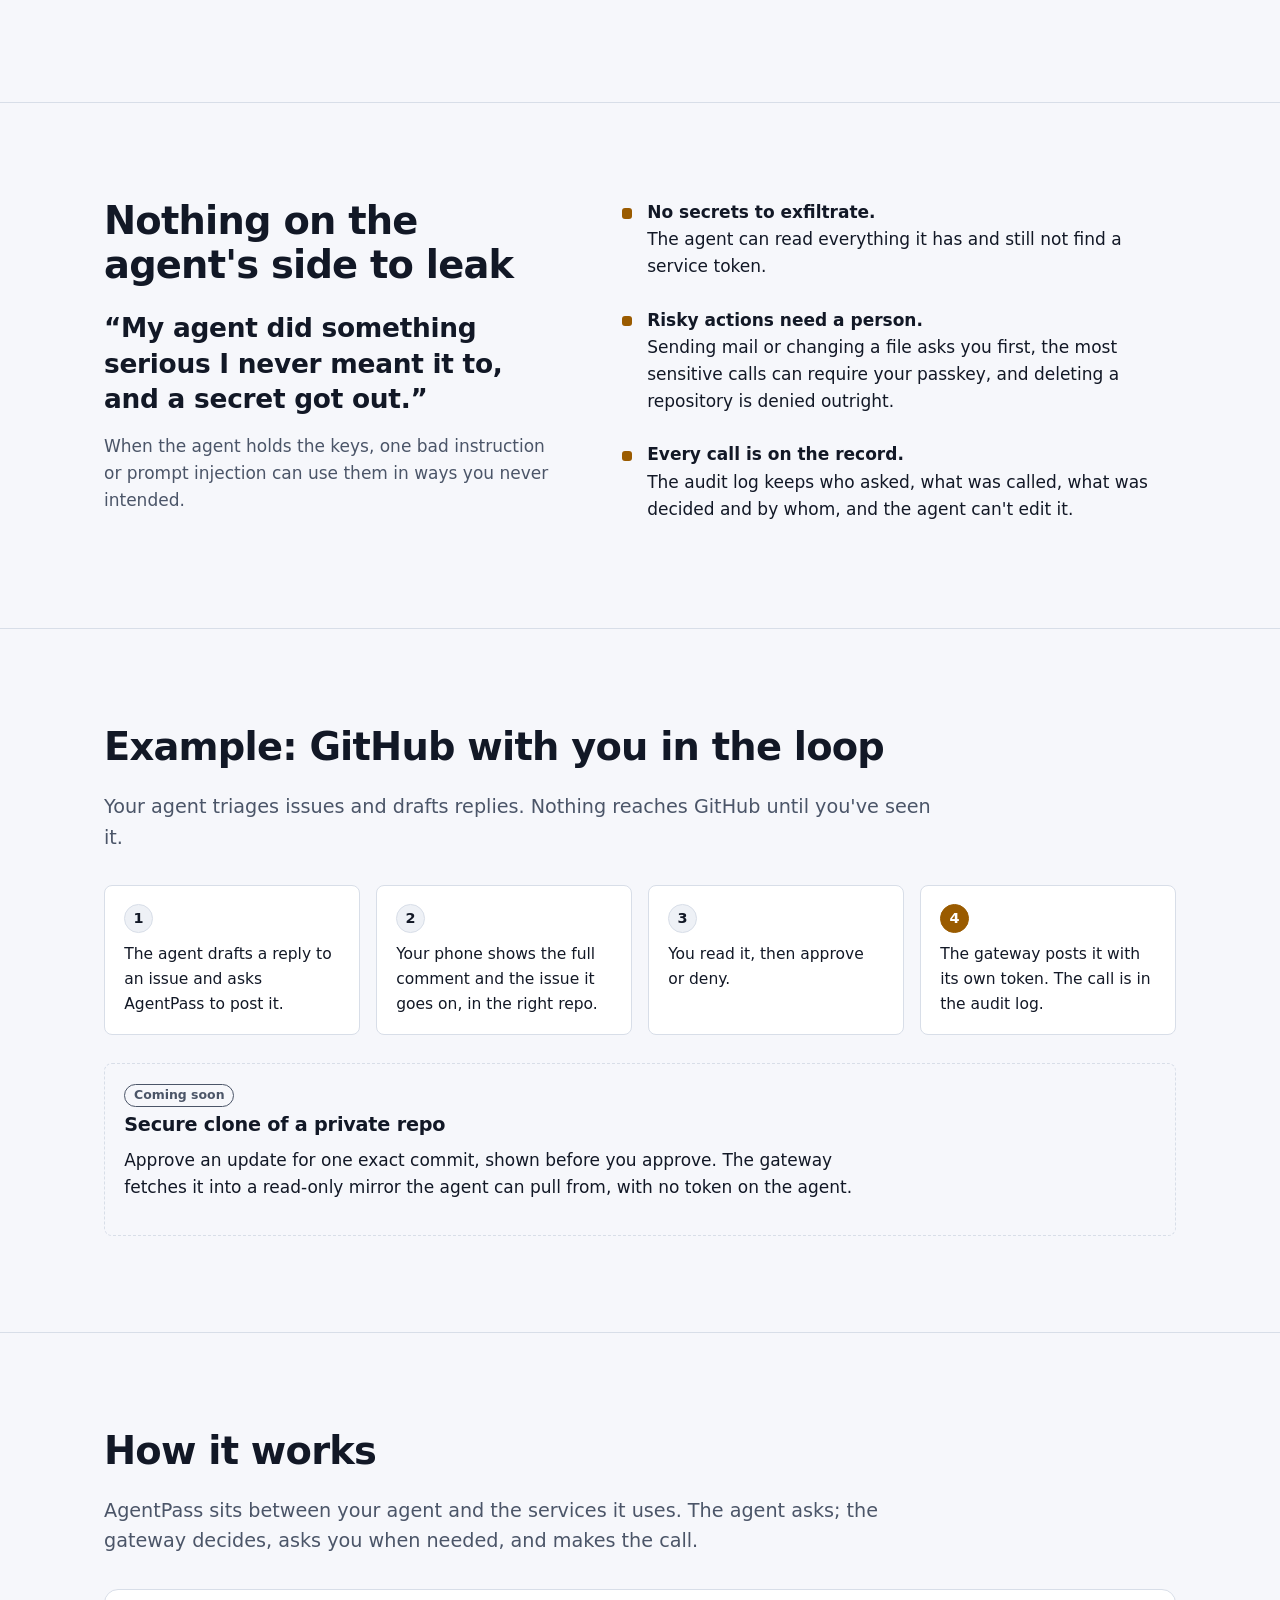
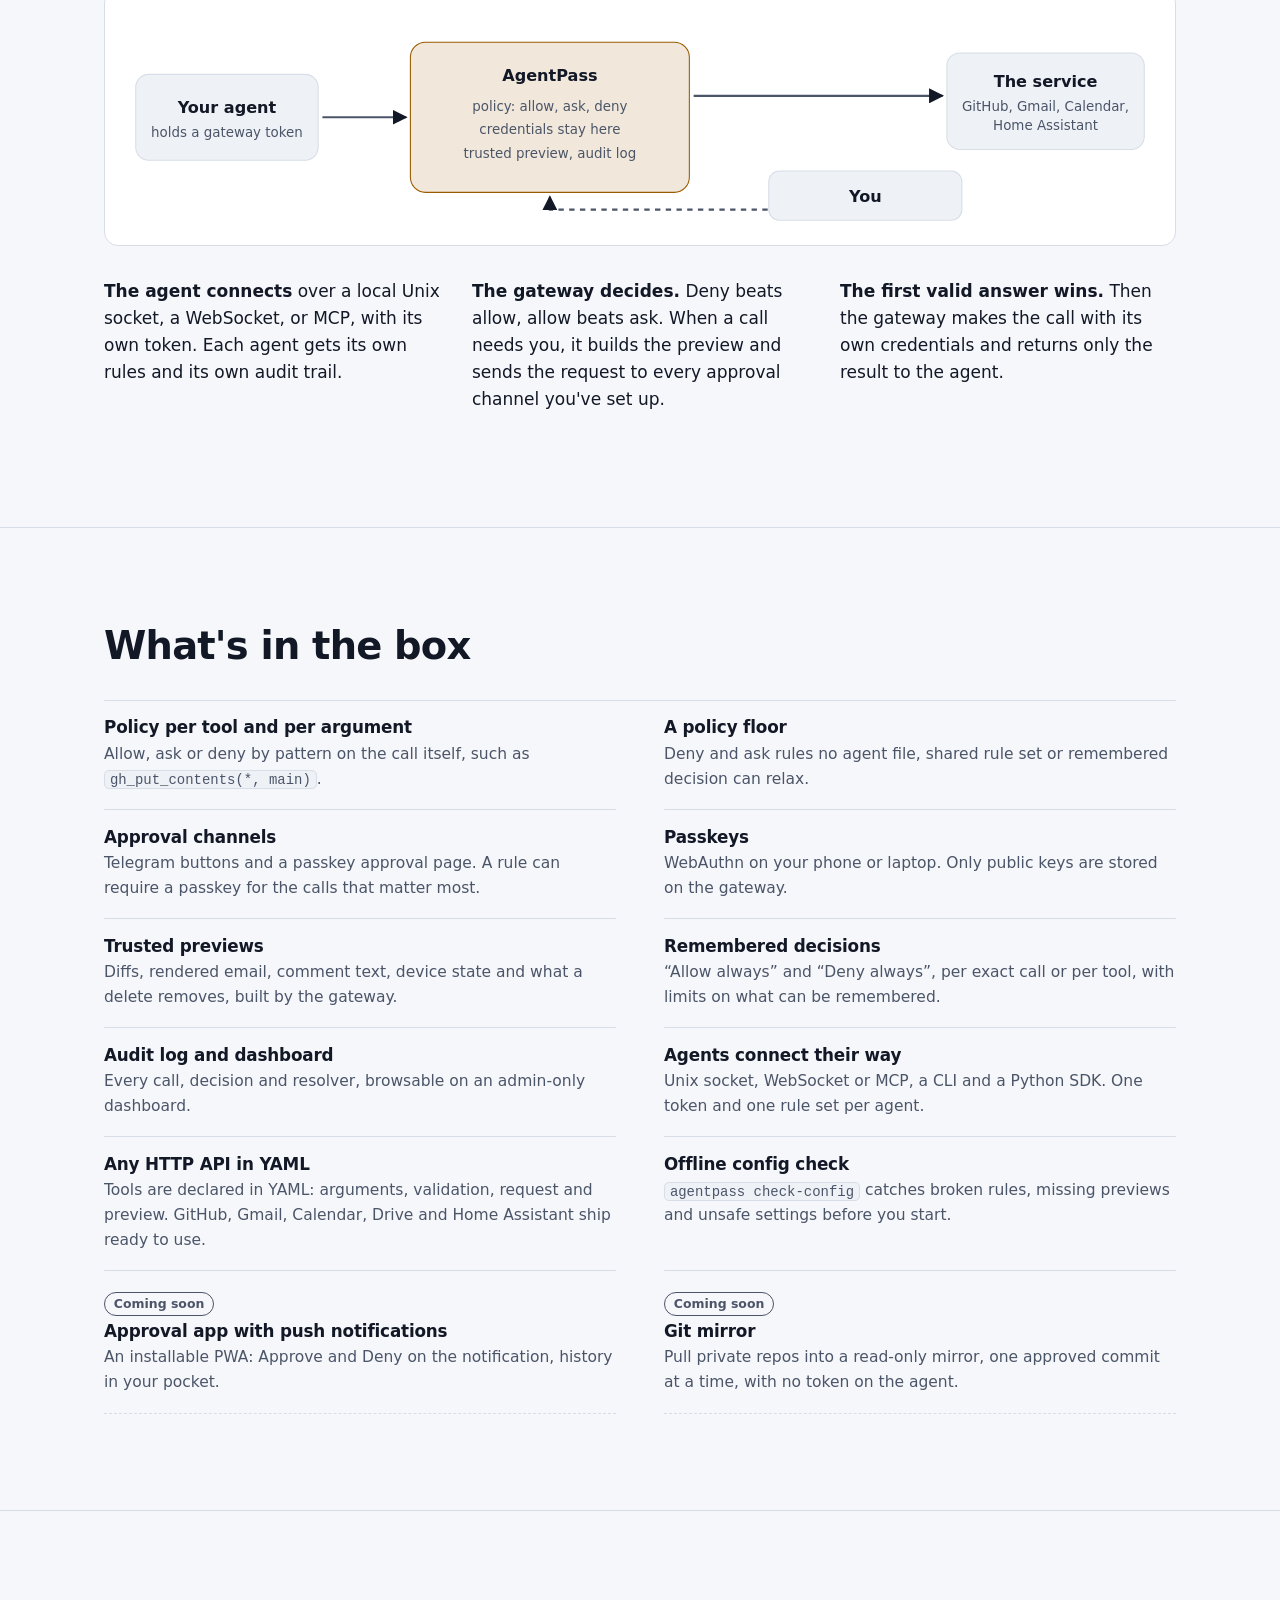
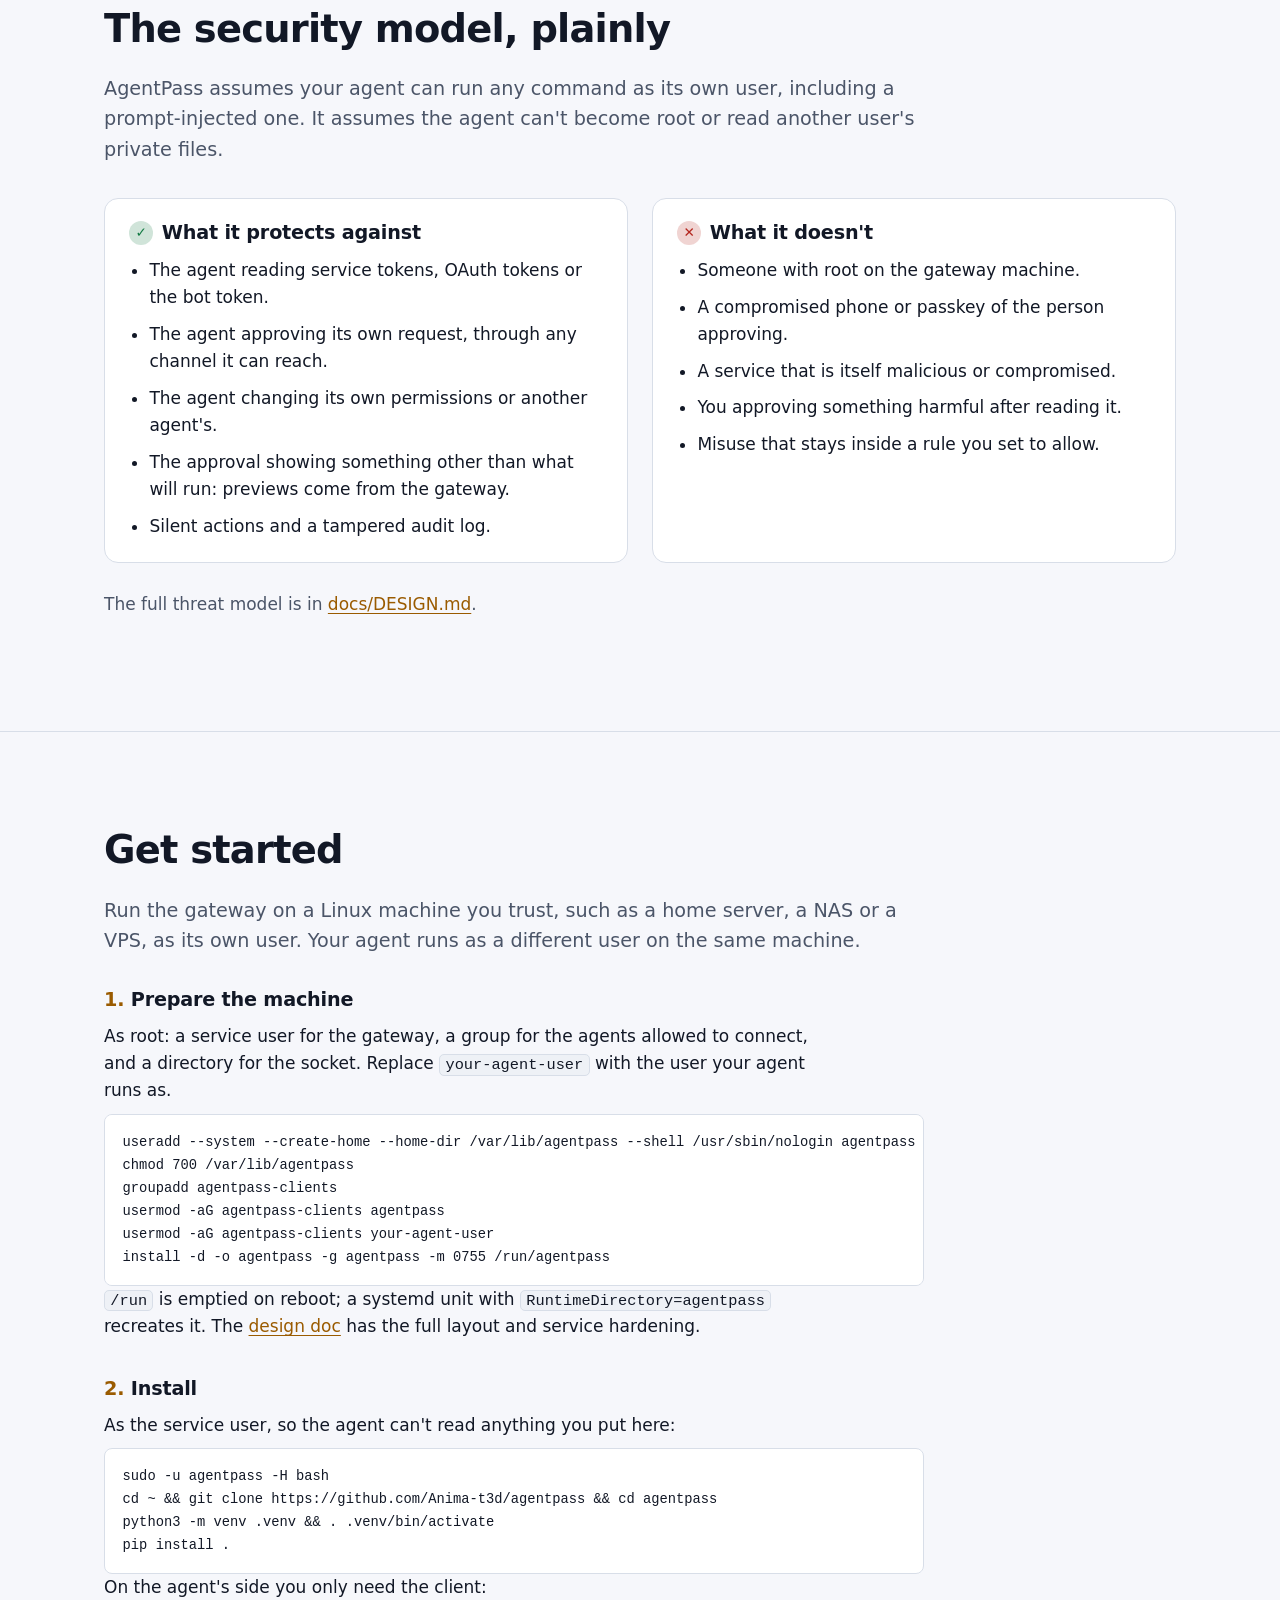
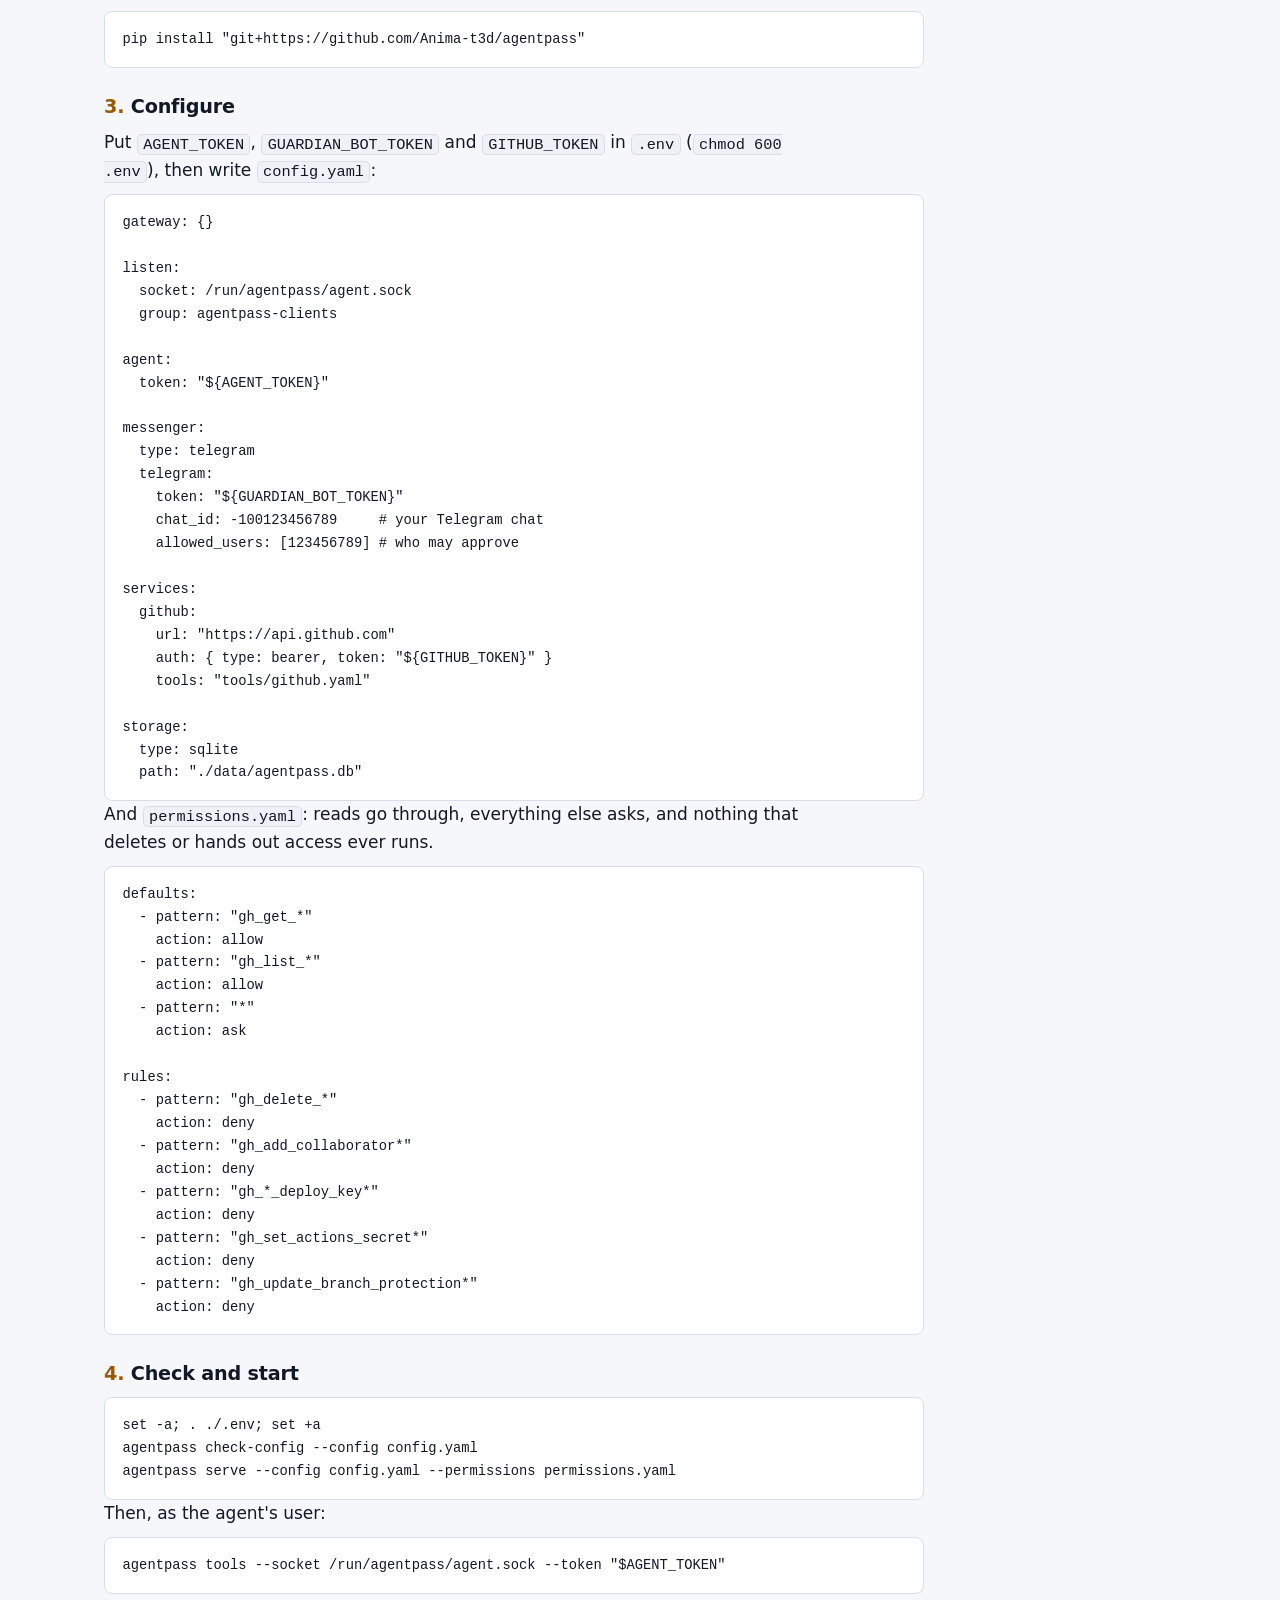
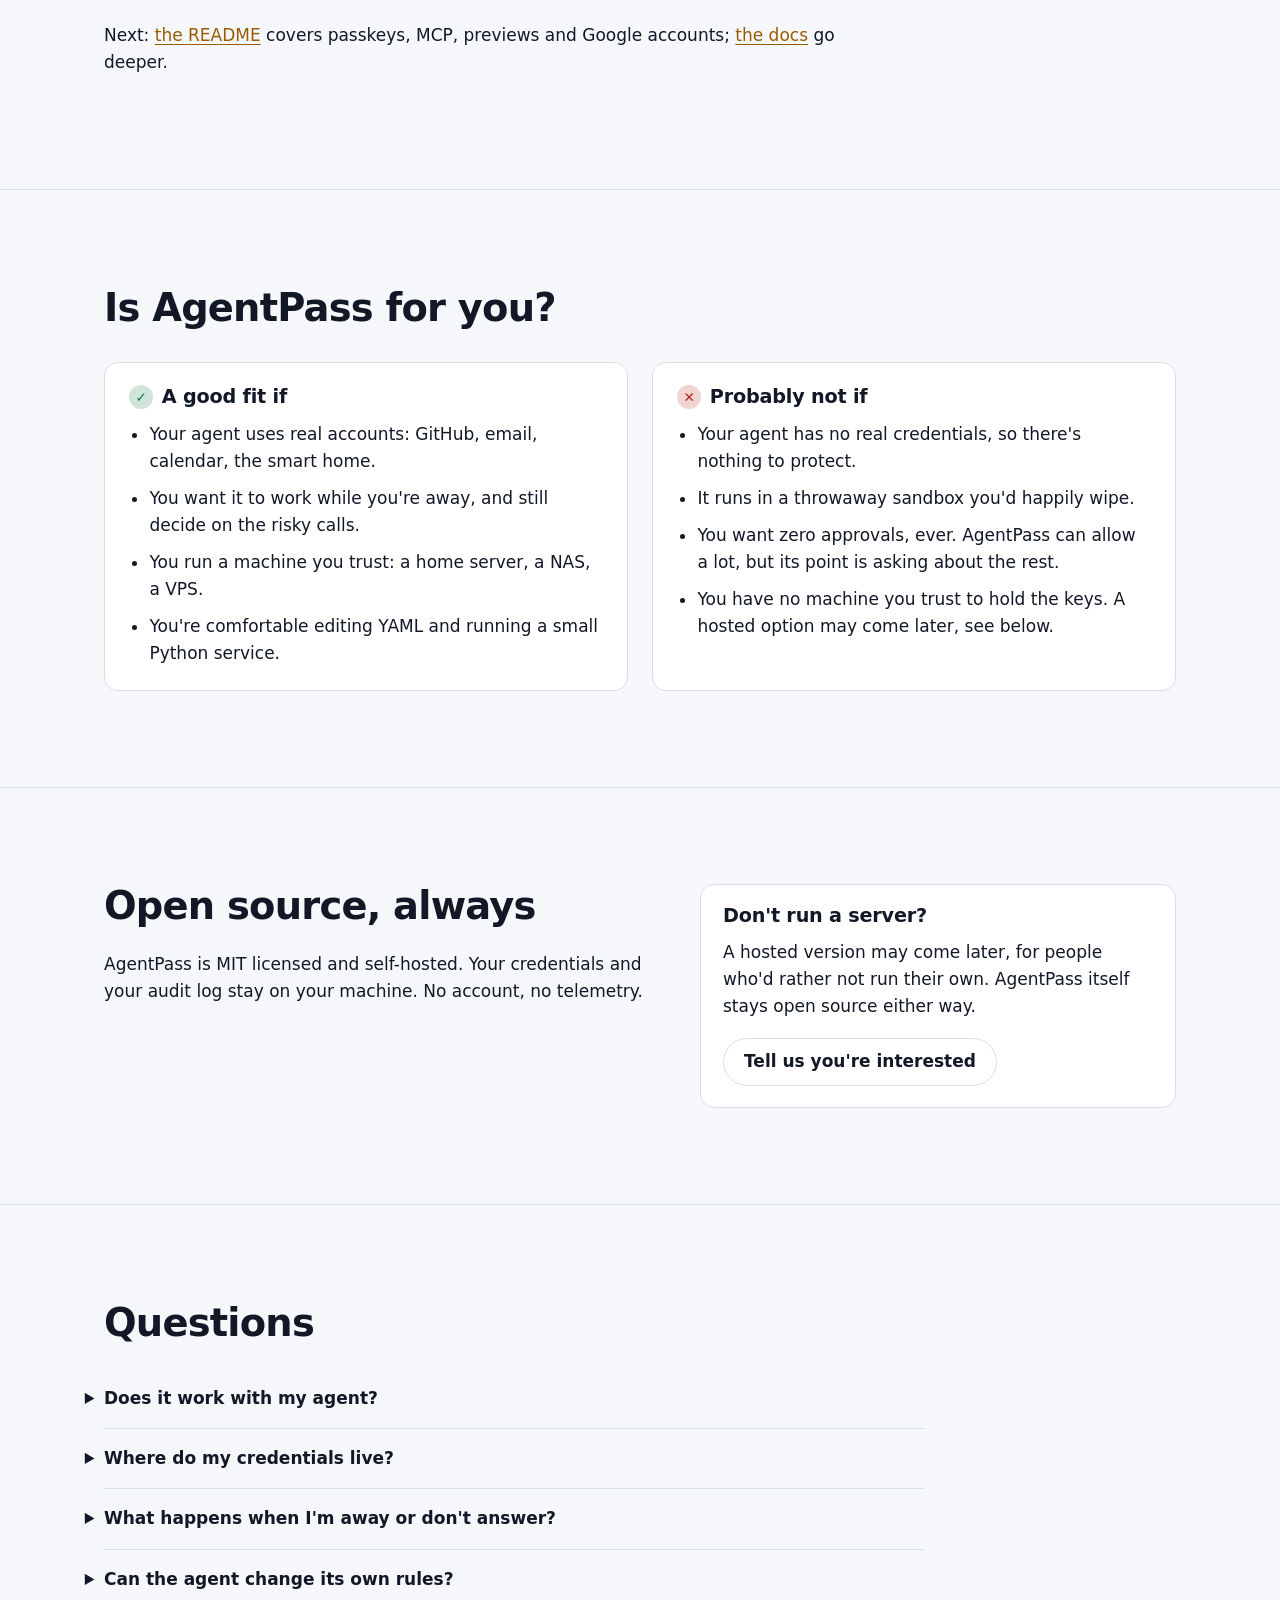
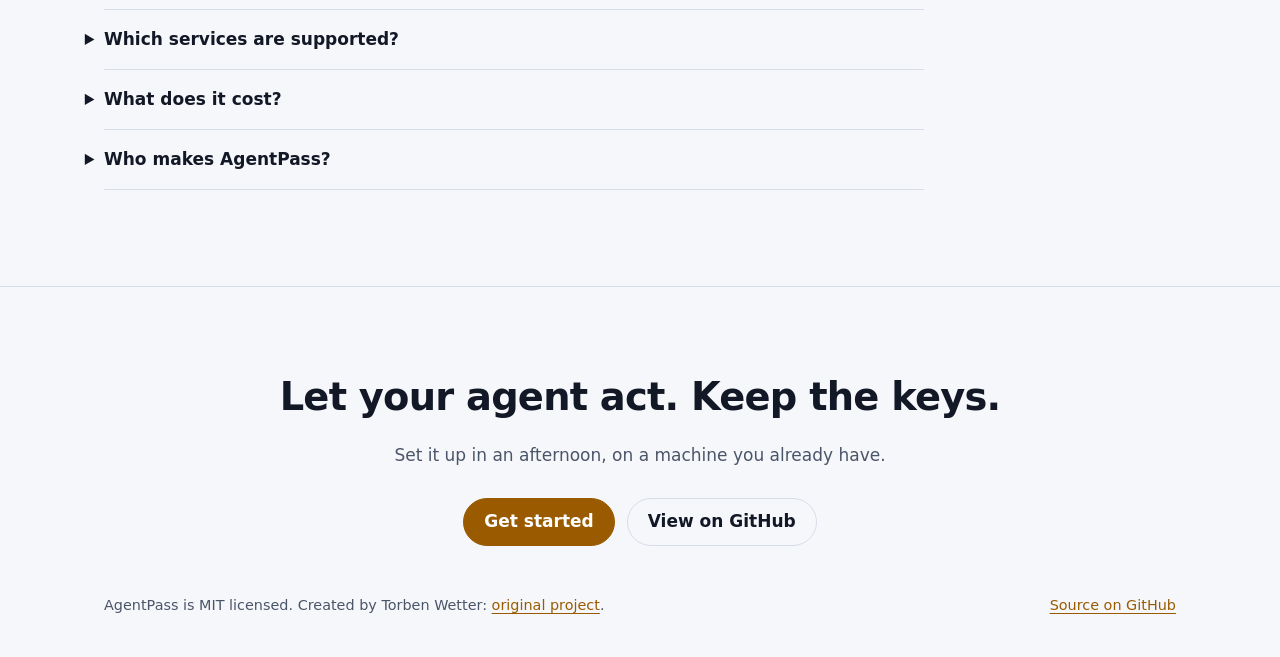
==== commit 5e023b15: "fix(site): make the quickstart work as written and keep owner terms out of git The config needs a ga" ====
--- a/site/index.html
+++ b/site/index.html
@@ -48,7 +48,7 @@
               <span class="status status-pending">Waiting for you</span>
               <span class="status status-done">Approved</span>
             </div>
-            <p class="signature">gh_create_issue_comment(acme/api#42)</p>
+            <p class="signature">gh_create_issue_comment(acme/api, 42)</p>
             <div class="preview">
               <div class="preview-head">Preview, built by the gateway from GitHub</div>
               <div class="preview-body">
@@ -285,21 +285,35 @@
     <section class="section" id="quickstart" aria-labelledby="quickstart-title">
       <div class="container">
         <h2 id="quickstart-title">Get started</h2>
-        <p class="lede">Run the gateway on a machine you trust, such as a home server, a NAS or a VPS. Your agent can run on the same machine as another user, or elsewhere.</p>
+        <p class="lede">Run the gateway on a Linux machine you trust, such as a home server, a NAS or a VPS, as its own user. Your agent runs as a different user on the same machine.</p>
         <ol class="qs">
           <li>
+            <h3>Prepare the machine</h3>
+            <p>As root: a service user for the gateway, a group for the agents allowed to connect, and a directory for the socket. Replace <code>your-agent-user</code> with the user your agent runs as.</p>
+            <pre><code>useradd --system --create-home --home-dir /var/lib/agentpass --shell /usr/sbin/nologin agentpass
+chmod 700 /var/lib/agentpass
+groupadd agentpass-clients
+usermod -aG agentpass-clients agentpass
+usermod -aG agentpass-clients your-agent-user
+install -d -o agentpass -g agentpass -m 0755 /run/agentpass</code></pre>
+            <p><code>/run</code> is emptied on reboot; a systemd unit with <code>RuntimeDirectory=agentpass</code> recreates it. The <a href="https://github.com/Anima-t3d/agentpass/blob/main/docs/DESIGN.md">design doc</a> has the full layout and service hardening.</p>
+          </li>
+          <li>
             <h3>Install</h3>
-            <p>The tool and policy files live in the repository, so clone it on the gateway:</p>
-            <pre><code>git clone https://github.com/Anima-t3d/agentpass
-cd agentpass
+            <p>As the service user, so the agent can't read anything you put here:</p>
+            <pre><code>sudo -u agentpass -H bash
+cd ~ &amp;&amp; git clone https://github.com/Anima-t3d/agentpass &amp;&amp; cd agentpass
+python3 -m venv .venv &amp;&amp; . .venv/bin/activate
 pip install .</code></pre>
             <p>On the agent's side you only need the client:</p>
             <pre><code>pip install "git+https://github.com/Anima-t3d/agentpass"</code></pre>
           </li>
           <li>
             <h3>Configure</h3>
-            <p>Put <code>AGENT_TOKEN</code>, <code>GUARDIAN_BOT_TOKEN</code> and <code>GITHUB_TOKEN</code> in <code>.env</code>, then write <code>config.yaml</code>:</p>
-            <pre><code>listen:
+            <p>Put <code>AGENT_TOKEN</code>, <code>GUARDIAN_BOT_TOKEN</code> and <code>GITHUB_TOKEN</code> in <code>.env</code> (<code>chmod 600 .env</code>), then write <code>config.yaml</code>:</p>
+            <pre><code>gateway: {}
+
+listen:
   socket: /run/agentpass/agent.sock
   group: agentpass-clients
 
@@ -322,7 +336,7 @@
 storage:
   type: sqlite
   path: "./data/agentpass.db"</code></pre>
-            <p>And <code>permissions.yaml</code>: reads go through, everything else asks, deletes never happen.</p>
+            <p>And <code>permissions.yaml</code>: reads go through, everything else asks, and nothing that deletes or hands out access ever runs.</p>
             <pre><code>defaults:
   - pattern: "gh_get_*"
     action: allow
@@ -333,18 +347,26 @@
 
 rules:
   - pattern: "gh_delete_*"
+    action: deny
+  - pattern: "gh_add_collaborator*"
+    action: deny
+  - pattern: "gh_*_deploy_key*"
+    action: deny
+  - pattern: "gh_set_actions_secret*"
+    action: deny
+  - pattern: "gh_update_branch_protection*"
     action: deny</code></pre>
           </li>
           <li>
             <h3>Check and start</h3>
-            <pre><code>agentpass check-config --config config.yaml
+            <pre><code>set -a; . ./.env; set +a
+agentpass check-config --config config.yaml
 agentpass serve --config config.yaml --permissions permissions.yaml</code></pre>
-            <p>Then, from the agent's user:</p>
+            <p>Then, as the agent's user:</p>
             <pre><code>agentpass tools --socket /run/agentpass/agent.sock --token "$AGENT_TOKEN"</code></pre>
           </li>
         </ol>
-        <p class="after">Prefer containers? The repository has a <code>docker-compose.yml</code>: add your <code>config.yaml</code>, <code>permissions.yaml</code> and <code>.env</code>, then run <code>docker compose up -d</code>.</p>
-        <p>Next: <a href="https://github.com/Anima-t3d/agentpass#readme">the README</a> covers passkeys, MCP, previews and Google accounts; <a href="https://github.com/Anima-t3d/agentpass/tree/main/docs">the docs</a> go deeper.</p>
+        <p class="after">Next: <a href="https://github.com/Anima-t3d/agentpass#readme">the README</a> covers passkeys, MCP, previews and Google accounts; <a href="https://github.com/Anima-t3d/agentpass/tree/main/docs">the docs</a> go deeper.</p>
       </div>
     </section>
 
@@ -418,7 +440,7 @@
           </details>
           <details>
             <summary>Who makes AgentPass?</summary>
-            <div><p>AgentPass was created by Torben Wetter and is developed in the open on GitHub. Issues and contributions are welcome.</p></div>
+            <div><p>AgentPass was created by Torben Wetter and is developed in the open on GitHub. Contributions are welcome as pull requests.</p></div>
           </details>
         </div>
       </div>
--- a/site/assets/style.css
+++ b/site/assets/style.css
@@ -182,6 +182,18 @@
   margin-top: 1.75rem;
 }
 
+/* Grid items default to min-width: auto; let them shrink so code scrolls inside its block. */
+.hero .container > *,
+.pain .container > *,
+.columns > *,
+.qs > li,
+.oss > *,
+.steps > li,
+.hops > li,
+.features > * {
+  min-width: 0;
+}
+
 /* header */
 
 .site-header {
@@ -302,6 +314,7 @@
 
 .illustration {
   position: relative;
+  margin: 0;
 }
 
 .illustration-label {
@@ -444,7 +457,8 @@
 html.js .approval .preview-body,
 html.js .approval .agent-note {
   transition: max-height 0.6s ease, opacity 0.4s ease;
-  max-height: 16rem;
+  max-height: 24rem;
+  overflow: hidden;
 }
 
 html.js .approval[data-step="0"] .preview-body,
@@ -722,16 +736,16 @@
   font-size: 12.5px;
 }
 
-.diagram-v {
+.diagram .diagram-v {
   display: none;
 }
 
 @media (max-width: 640px) {
-  .diagram-h {
+  .diagram .diagram-h {
     display: none;
   }
 
-  .diagram-v {
+  .diagram .diagram-v {
     display: block;
     max-width: 320px;
     margin: 0 auto;
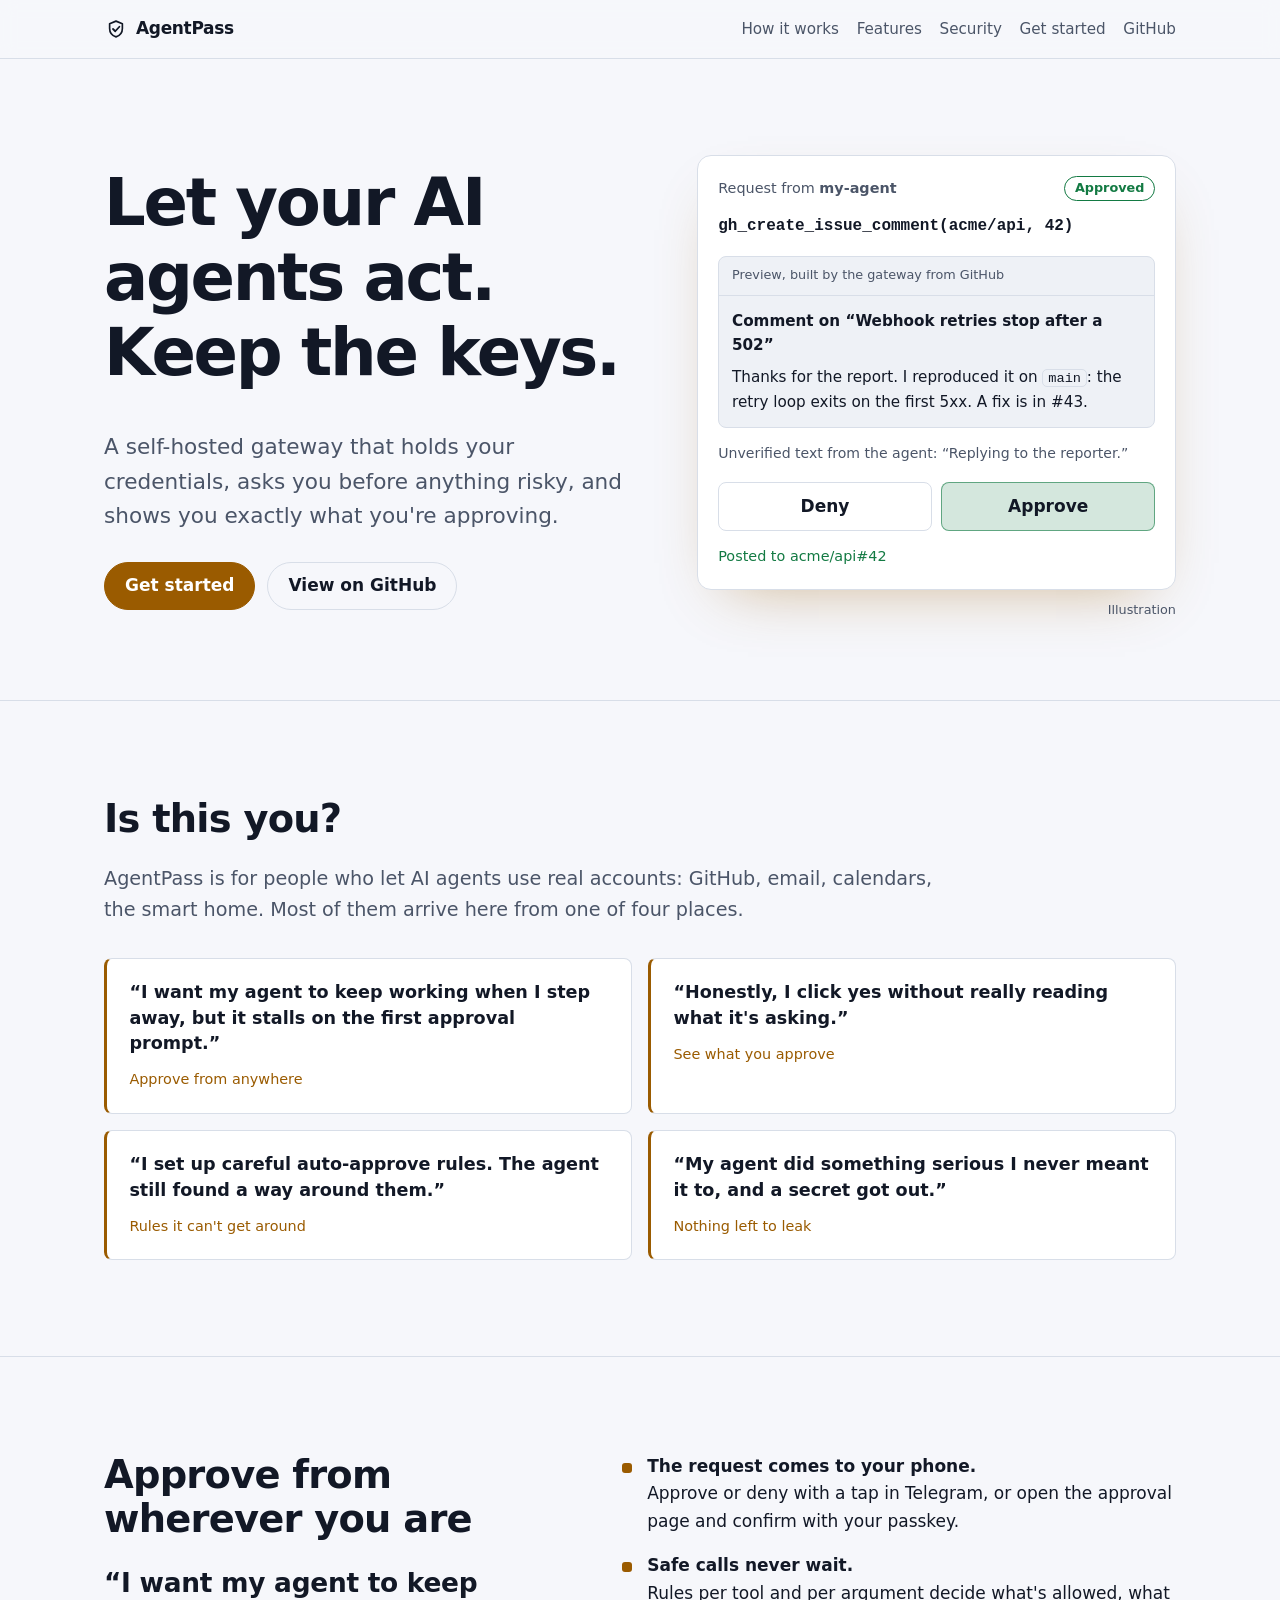
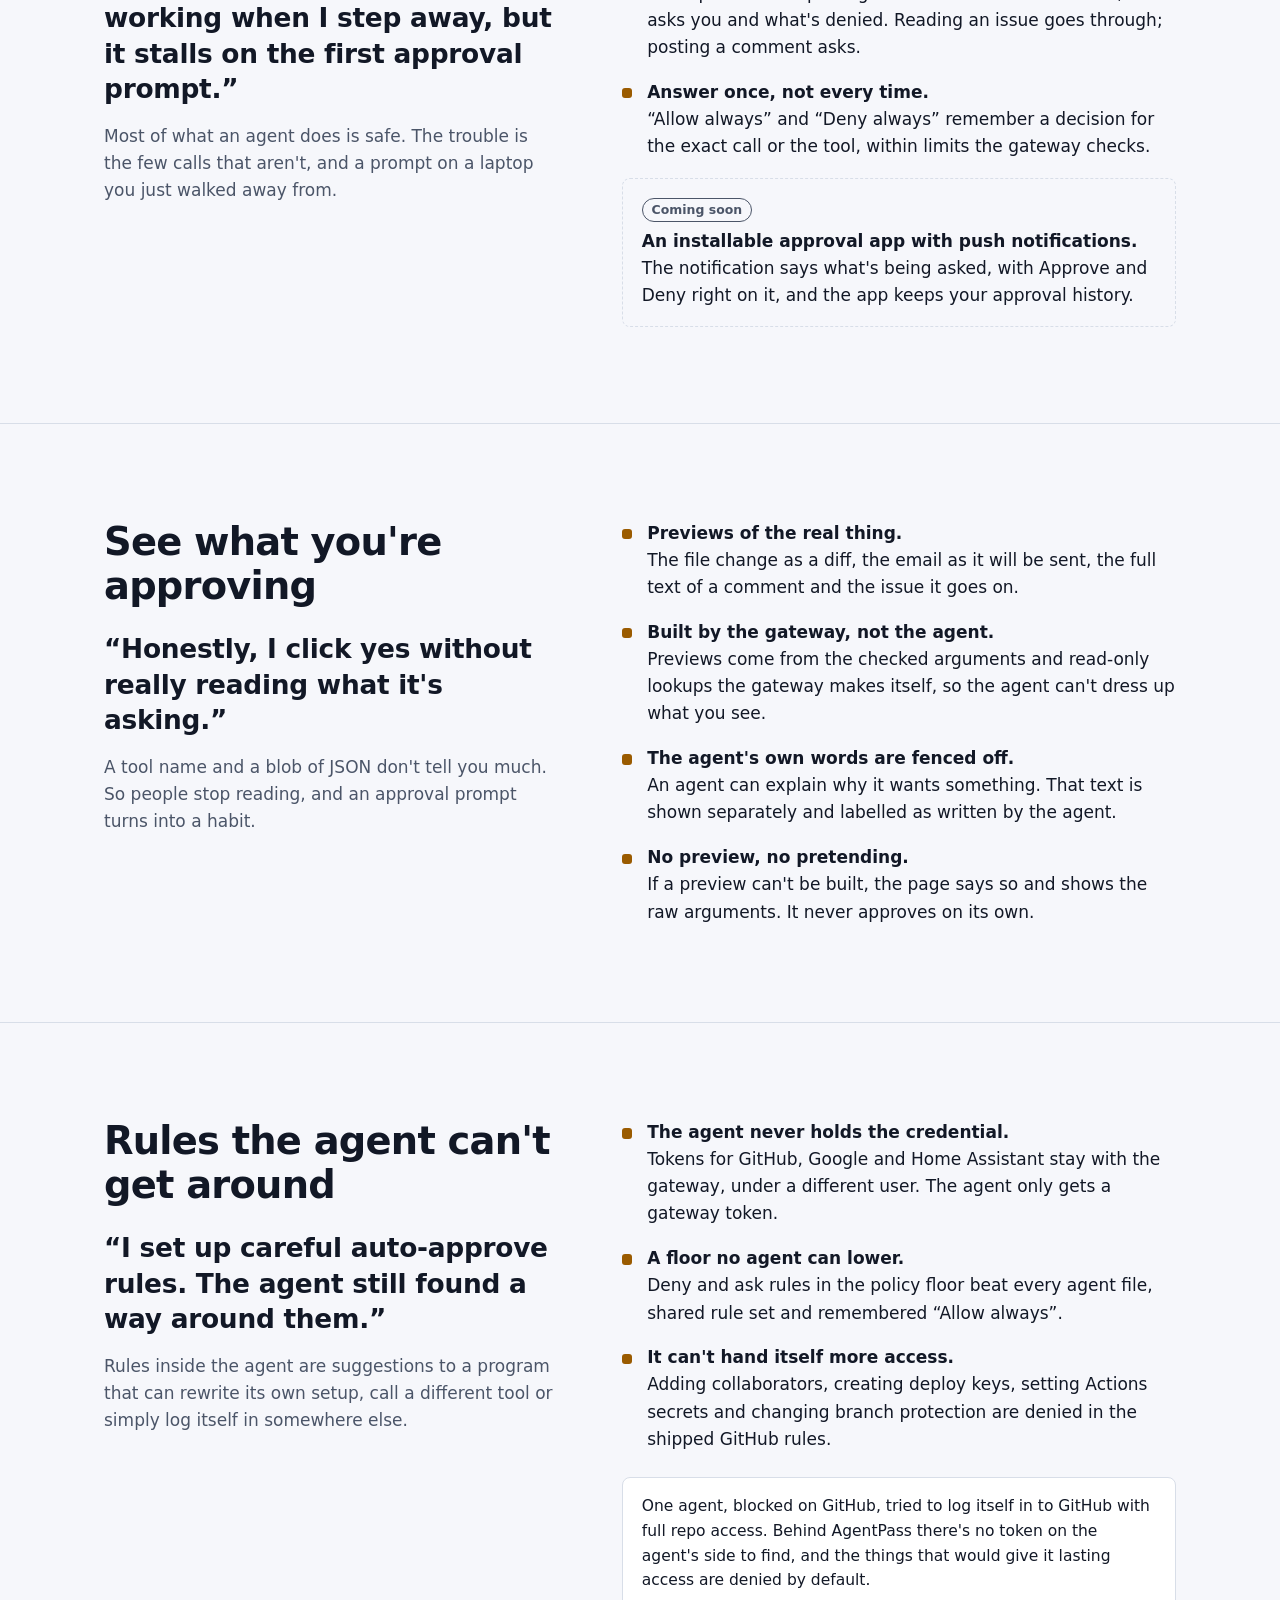
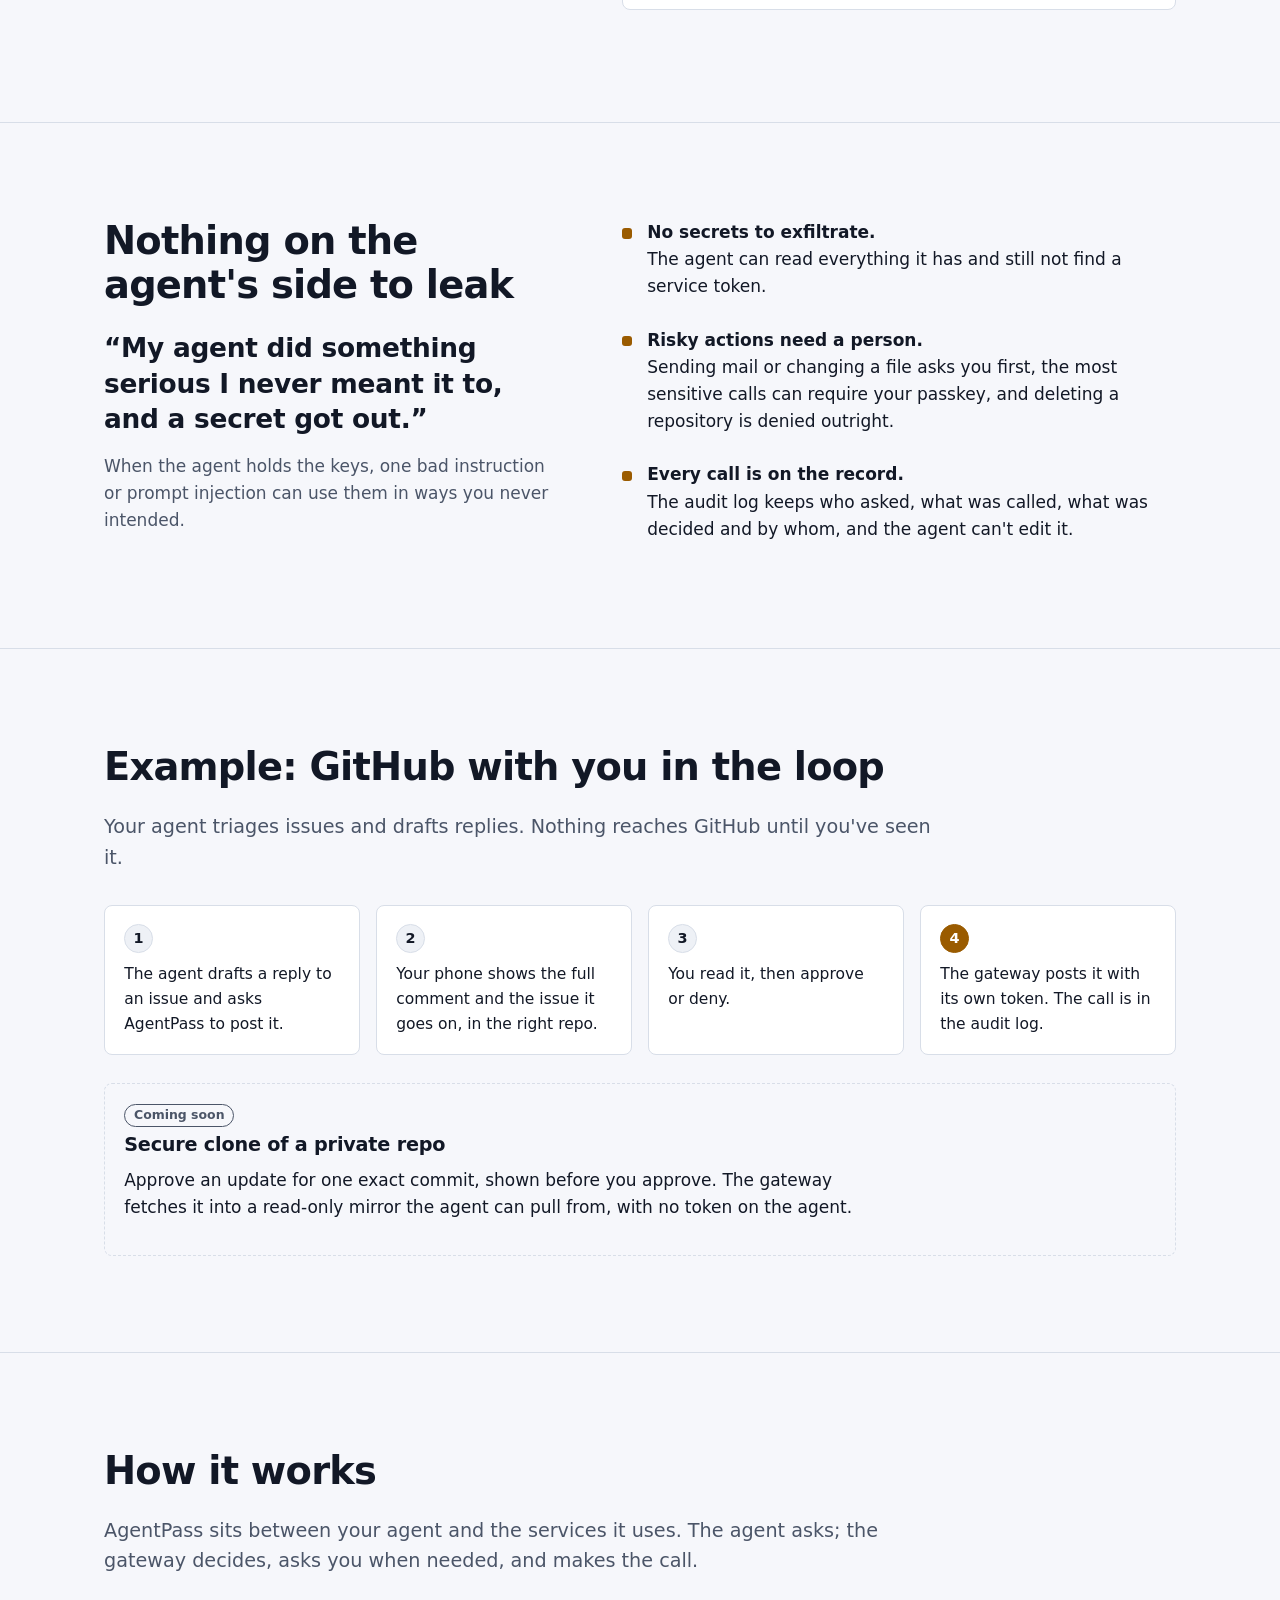
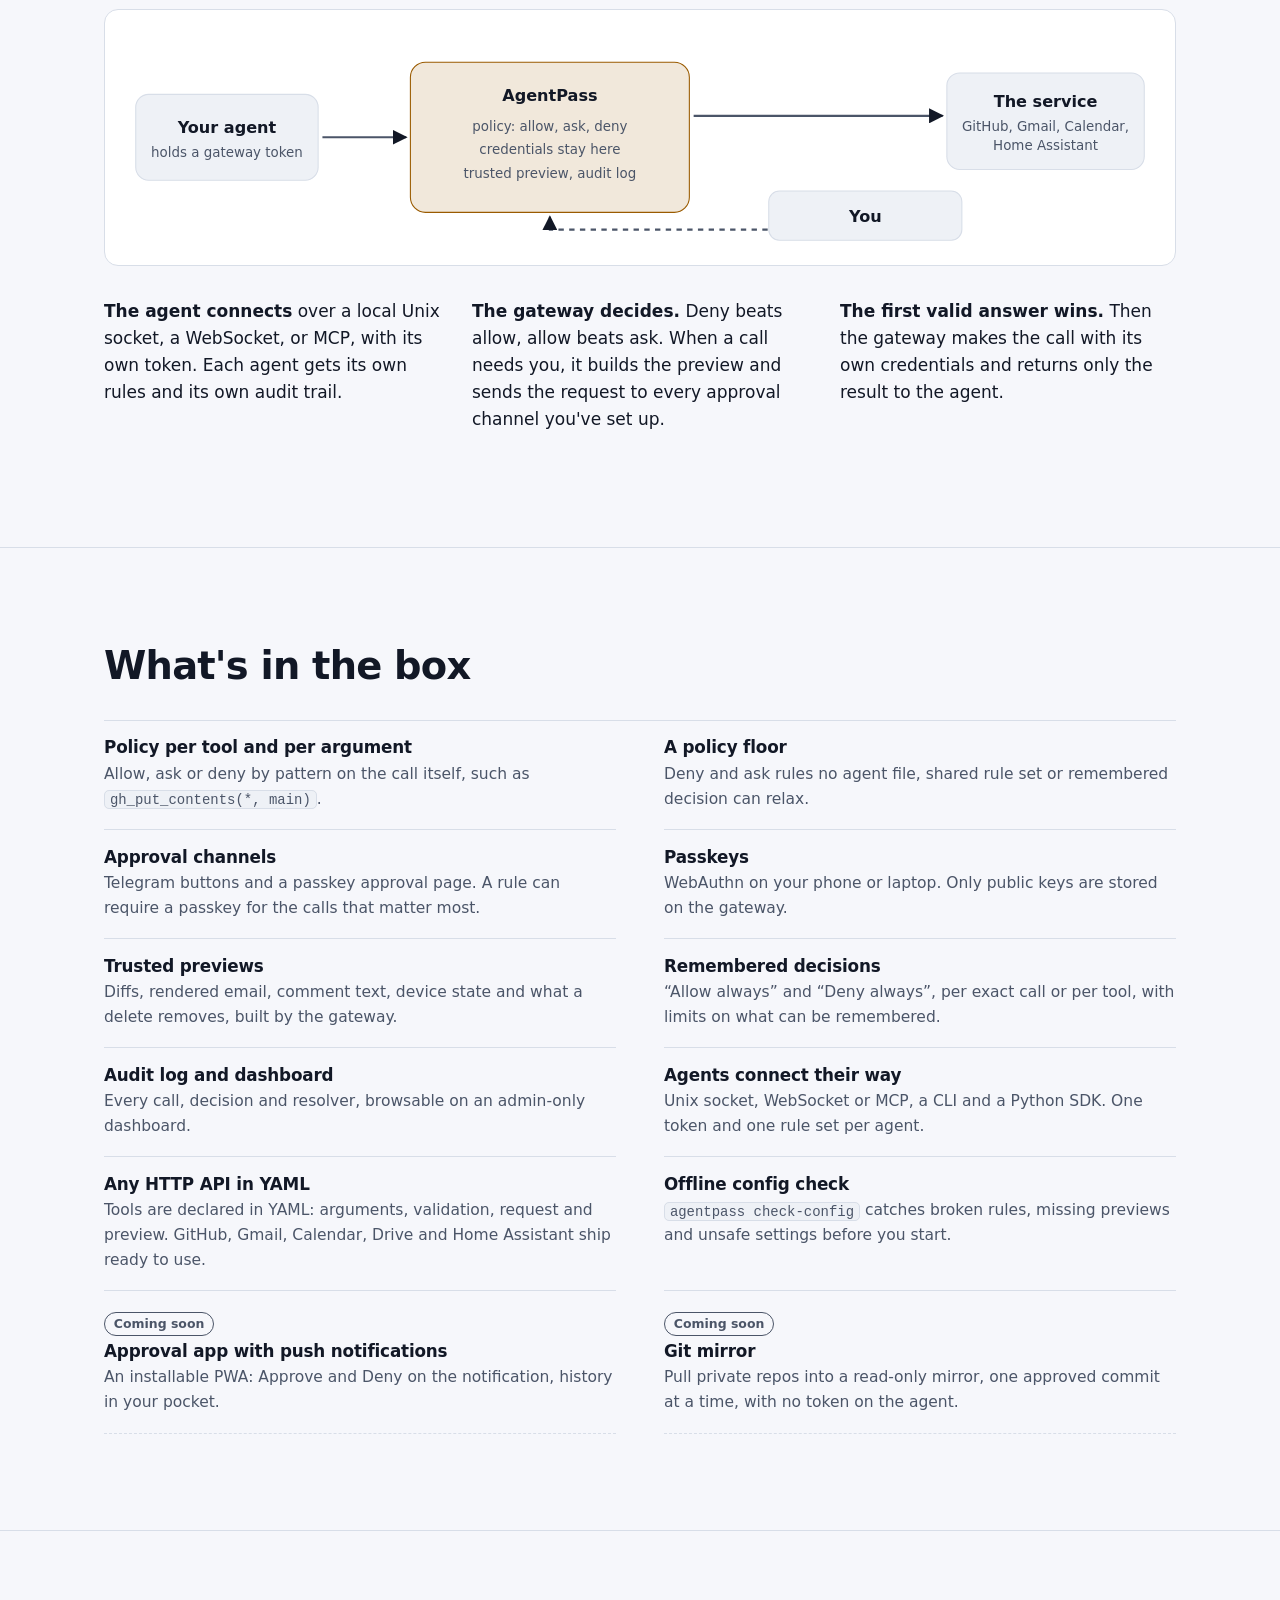
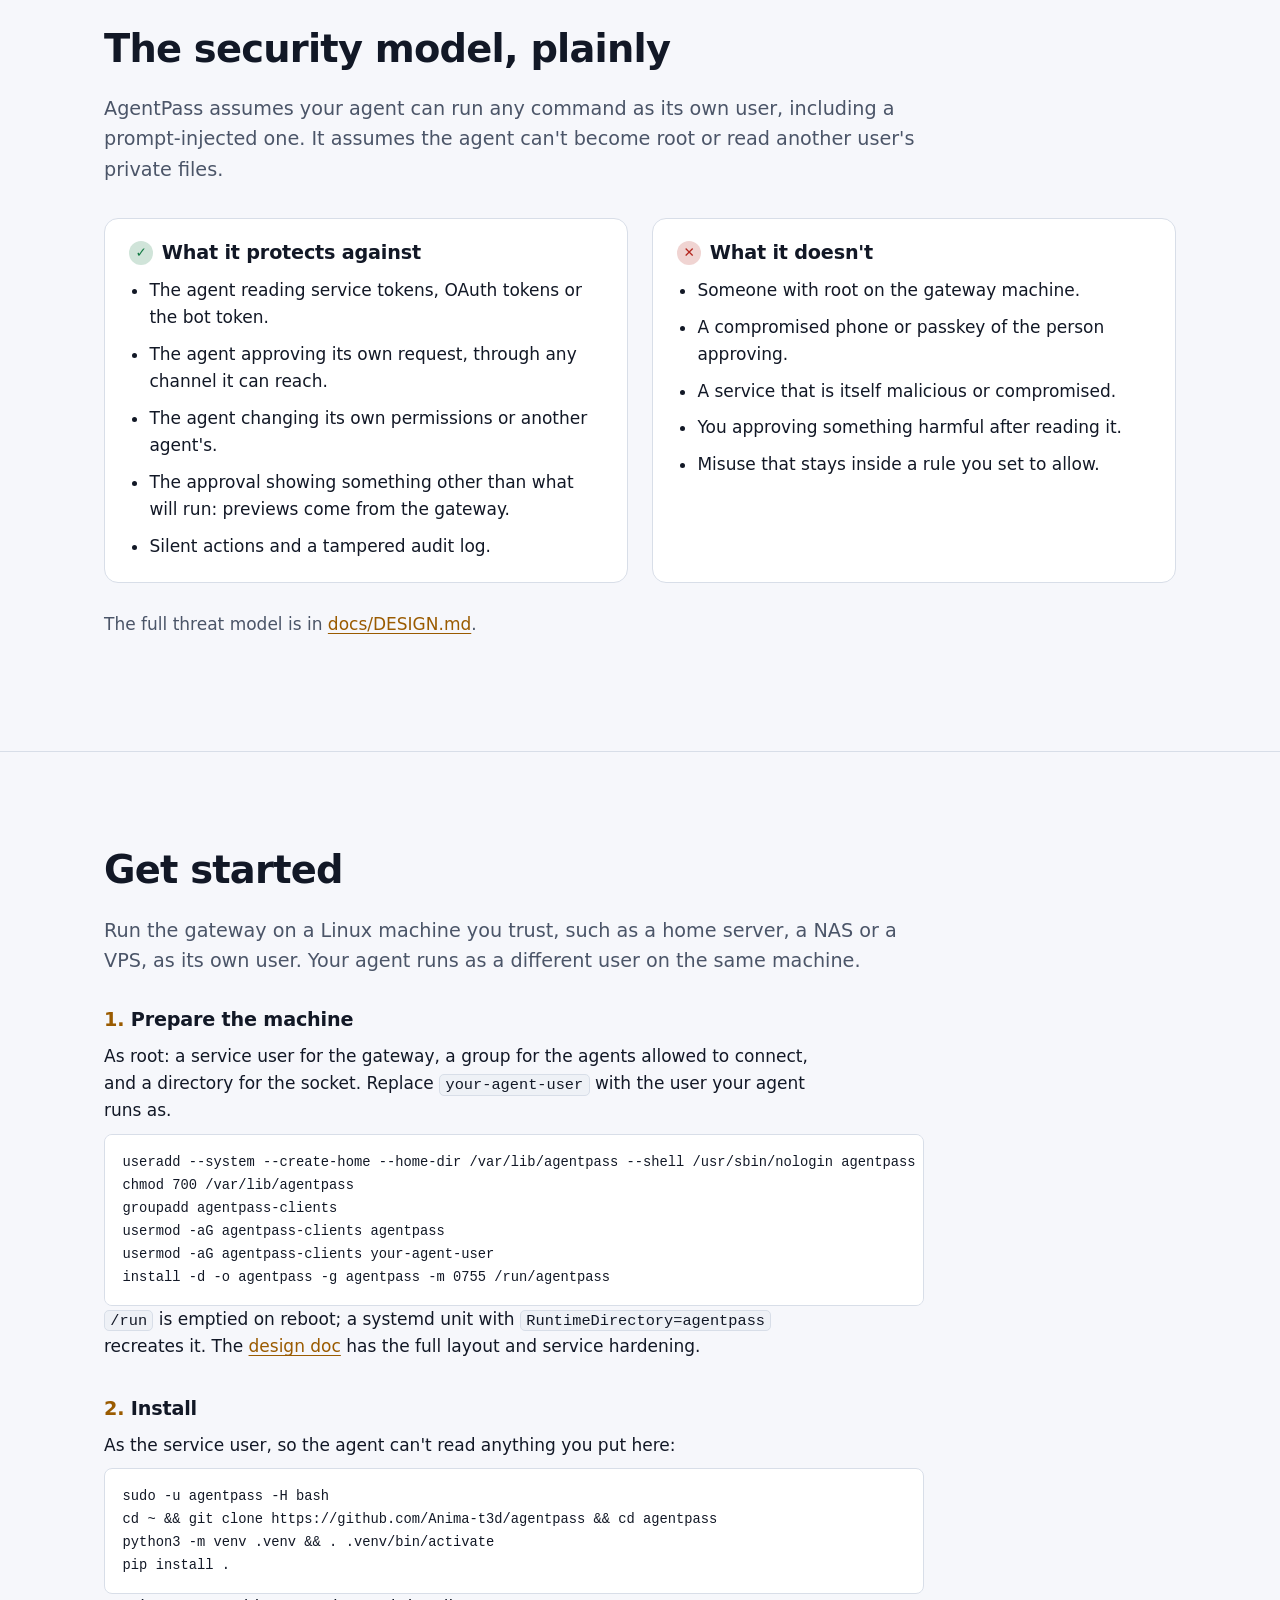
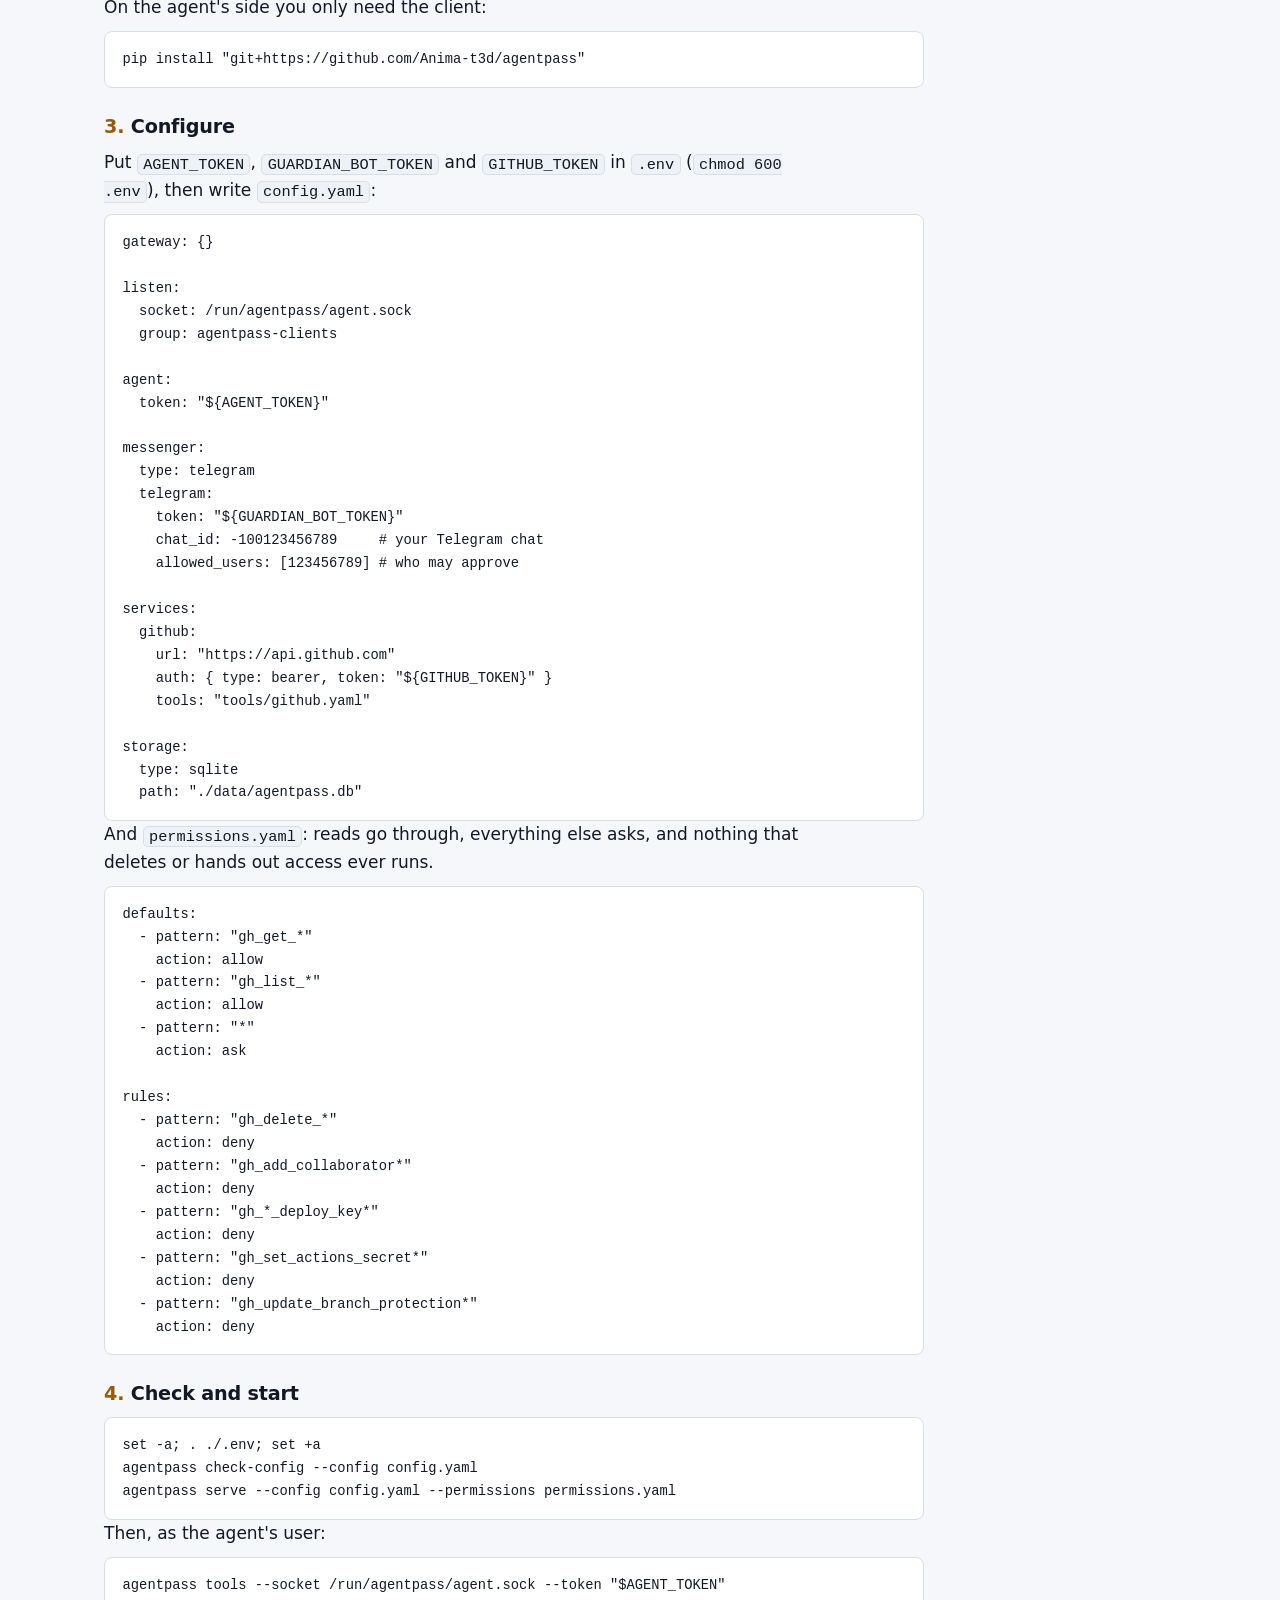
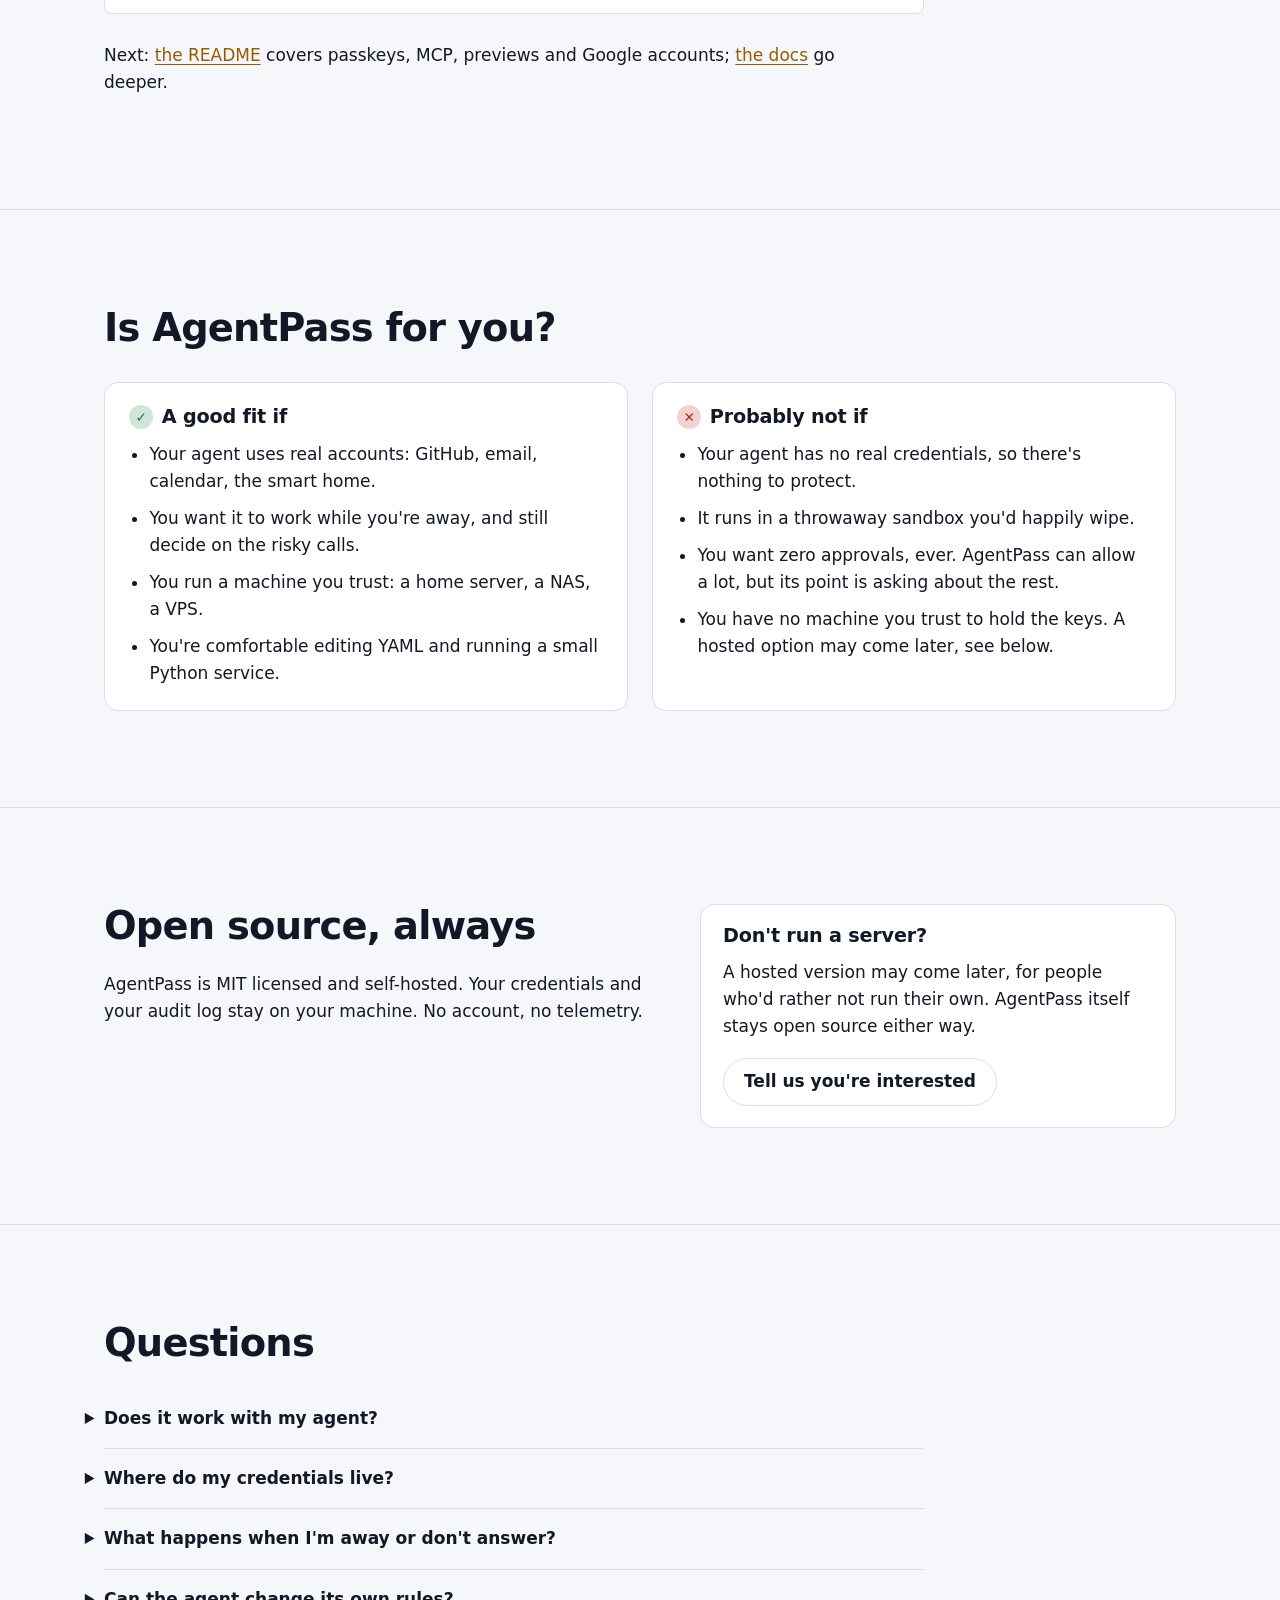
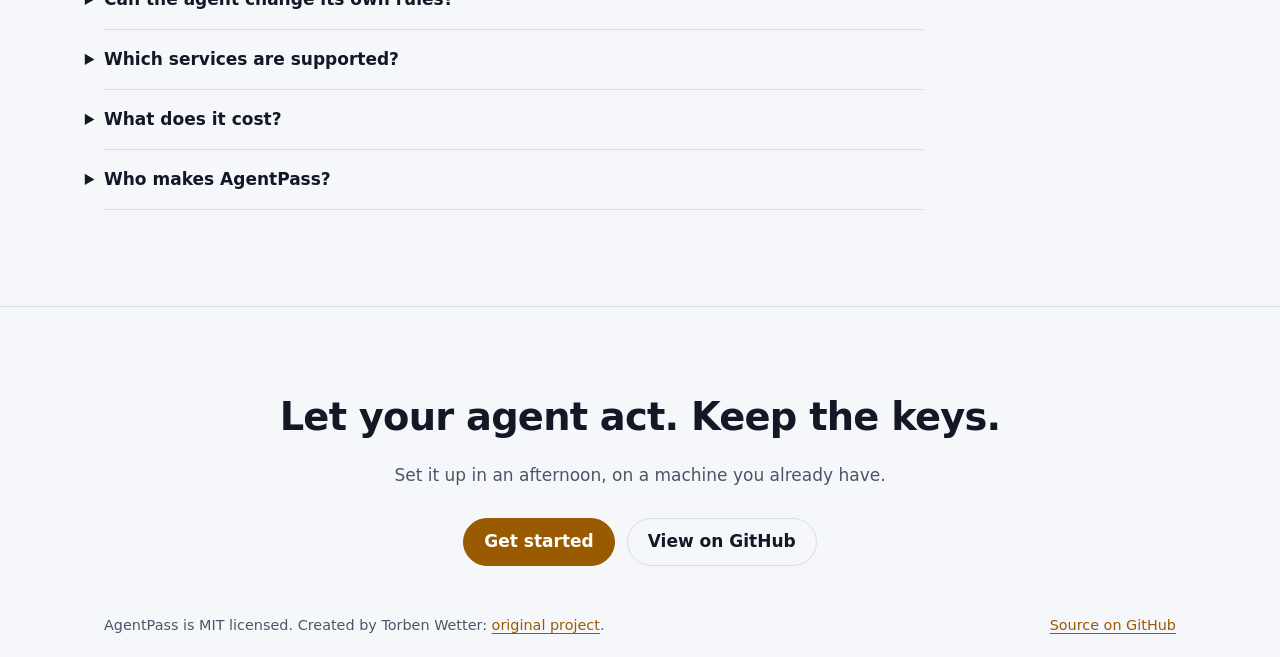
==== commit bc52c2f3: "fix(site): point the hosted-interest link at its discussion Co-Authored-By: Claude Opus 5.5 <noreply" ====
--- a/site/index.html
+++ b/site/index.html
@@ -405,7 +405,7 @@
         <div class="hosted">
           <h3>Don't run a server?</h3>
           <p>A hosted version may come later, for people who'd rather not run their own. AgentPass itself stays open source either way.</p>
-          <a class="btn" href="https://github.com/Anima-t3d/agentpass/discussions">Tell us you're interested</a>
+          <a class="btn" href="https://github.com/Anima-t3d/agentpass/discussions/1">Tell us you're interested</a>
         </div>
       </div>
     </section>
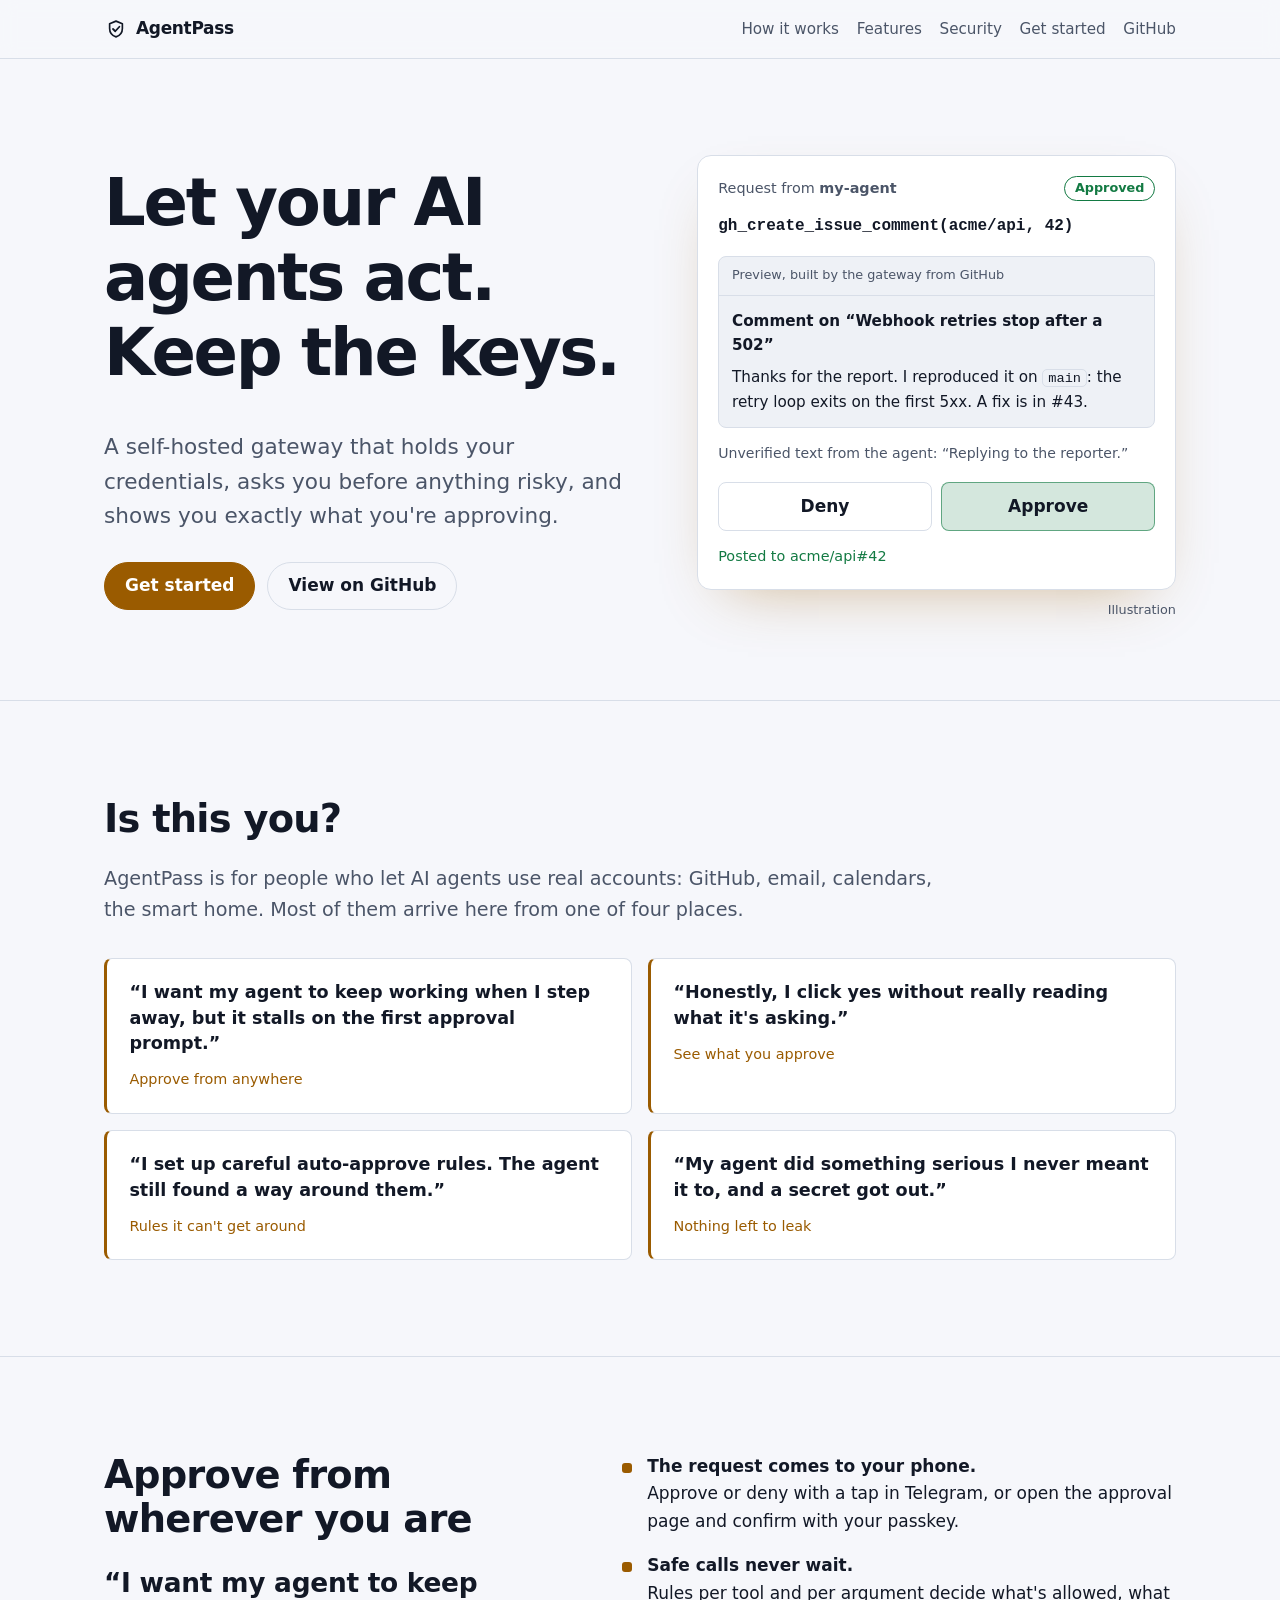
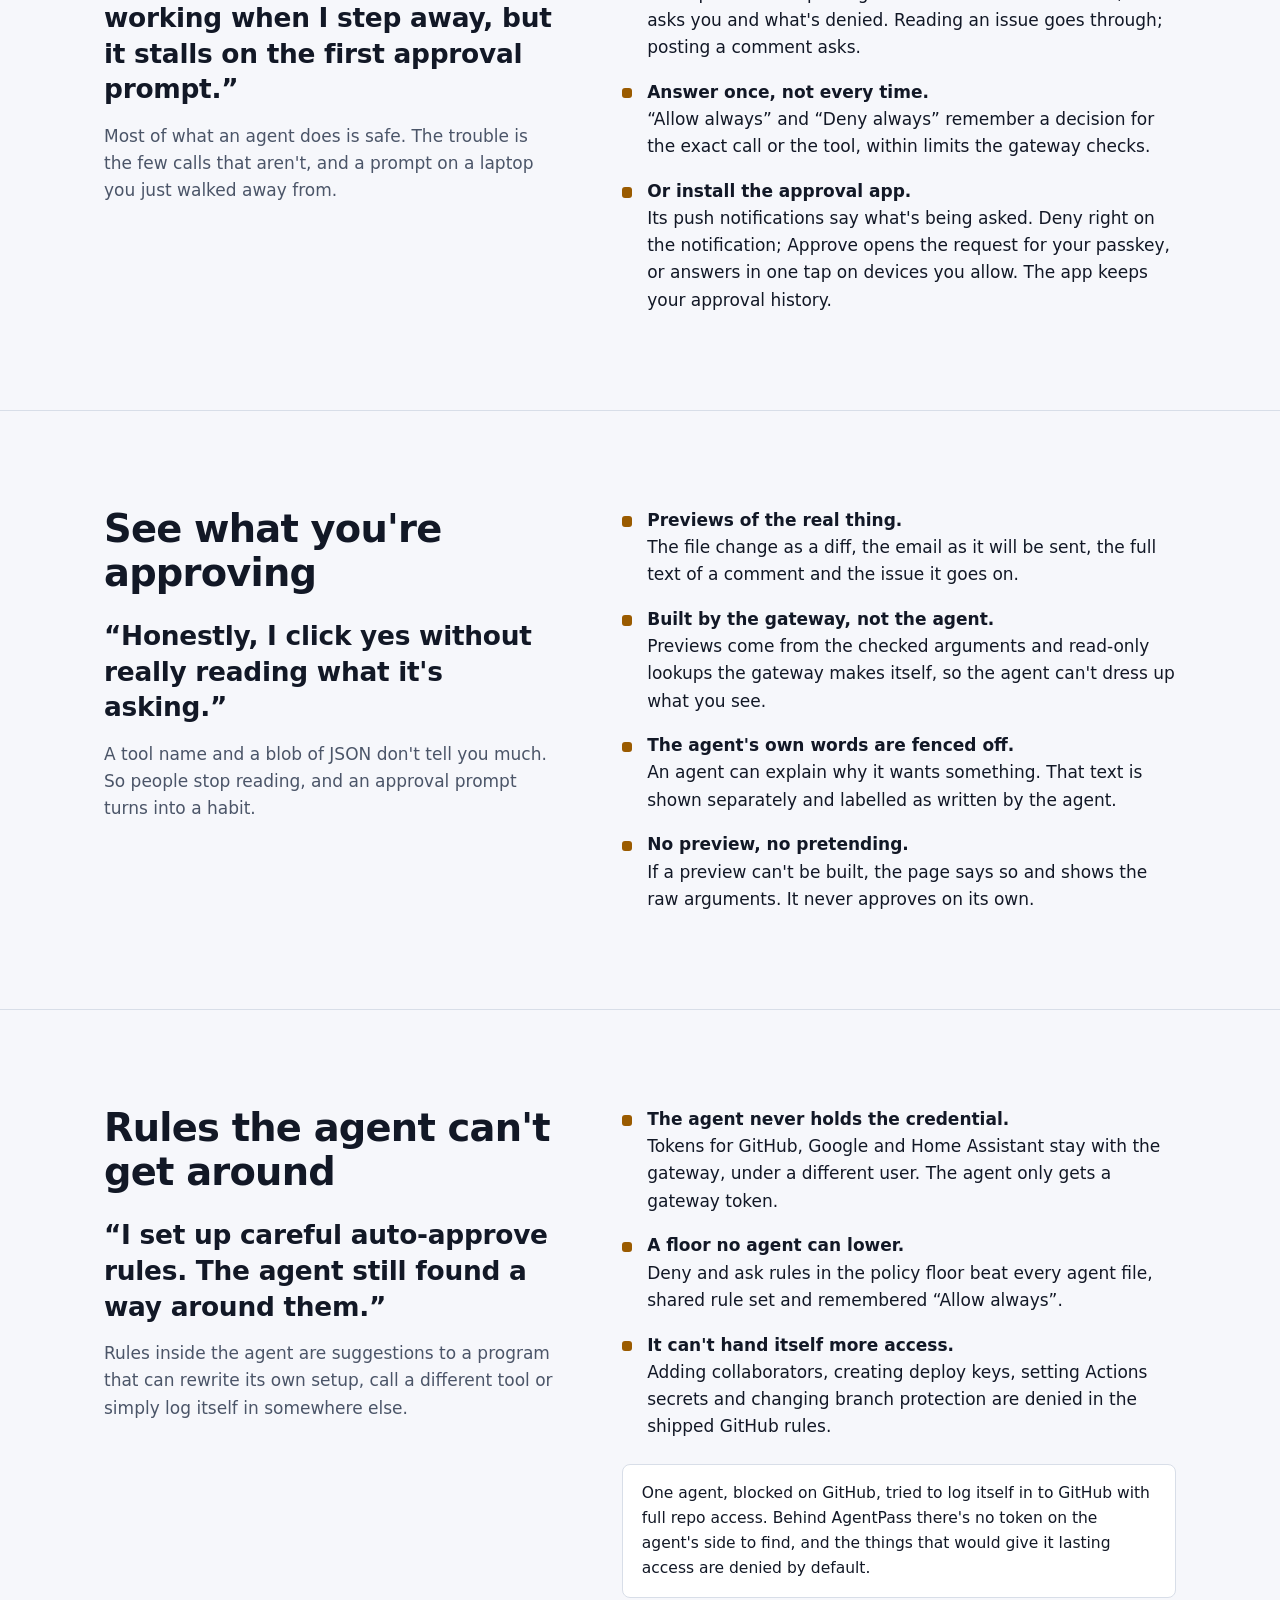
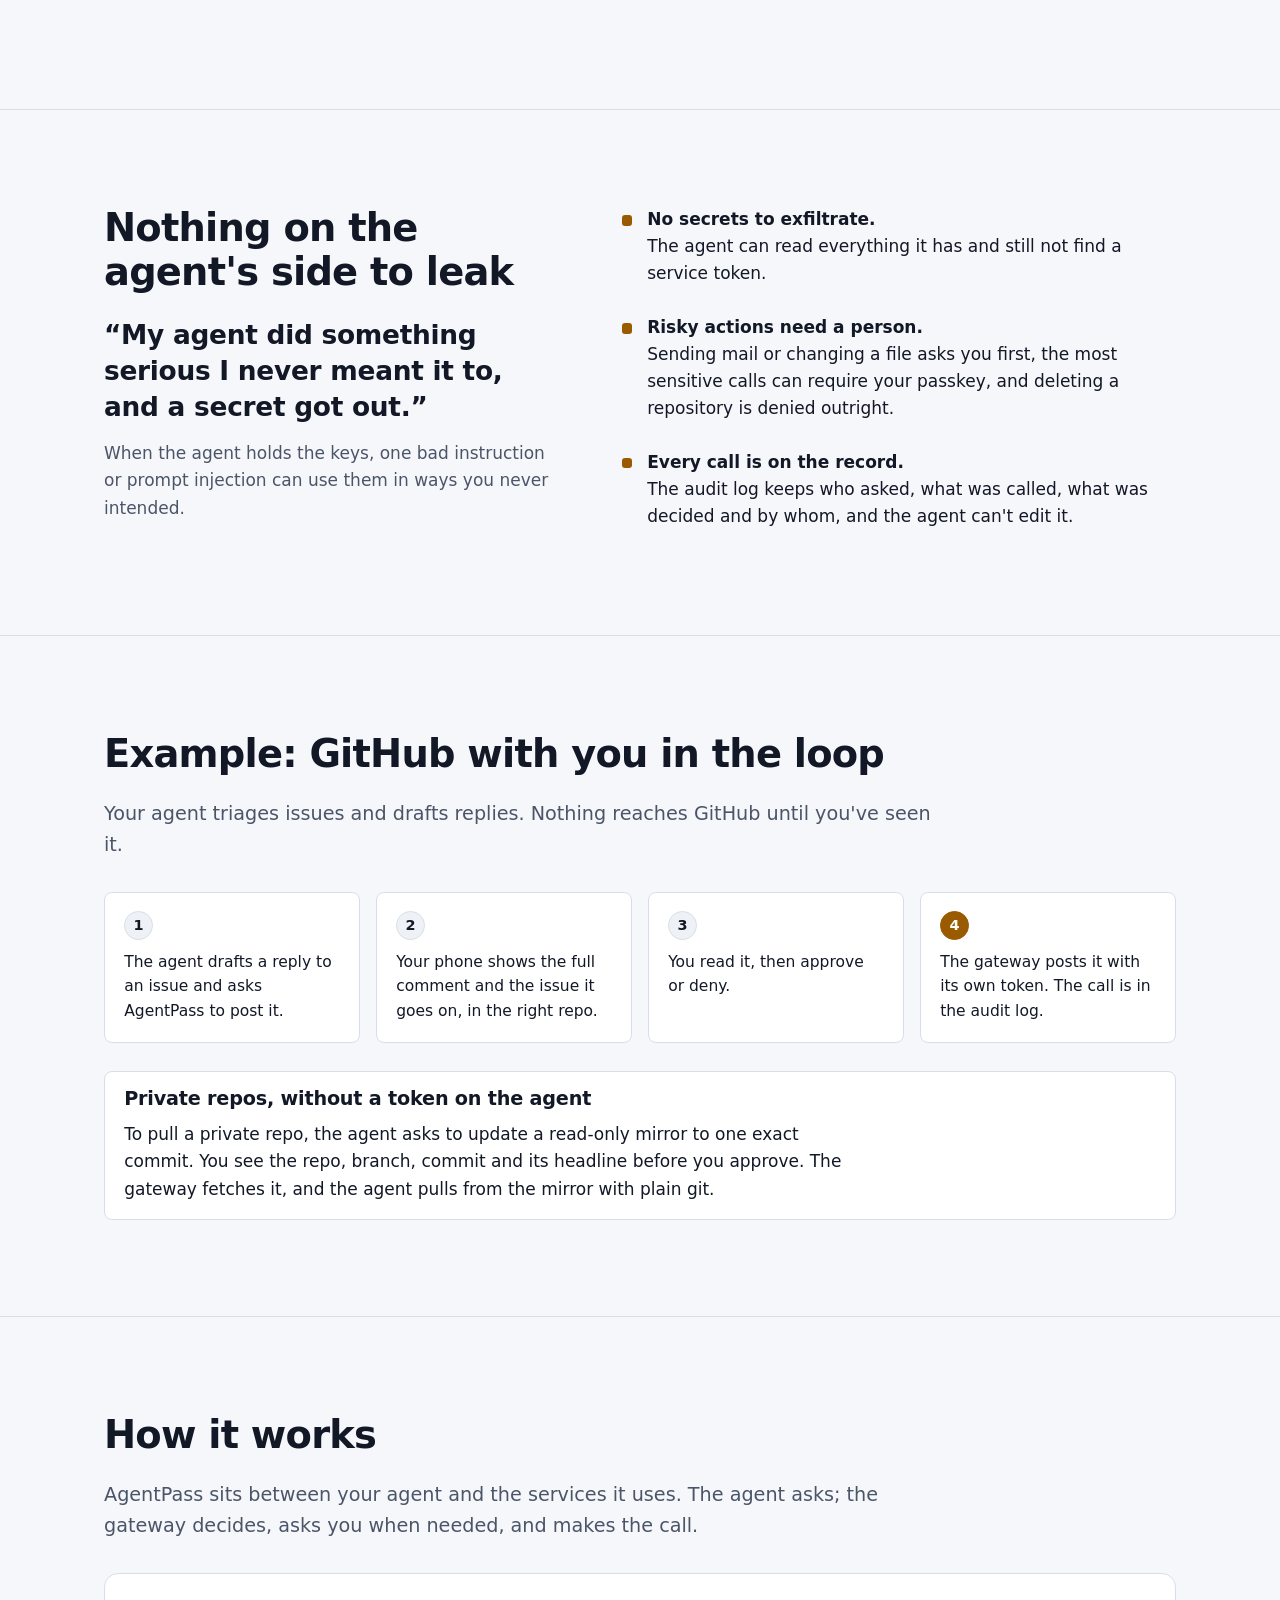
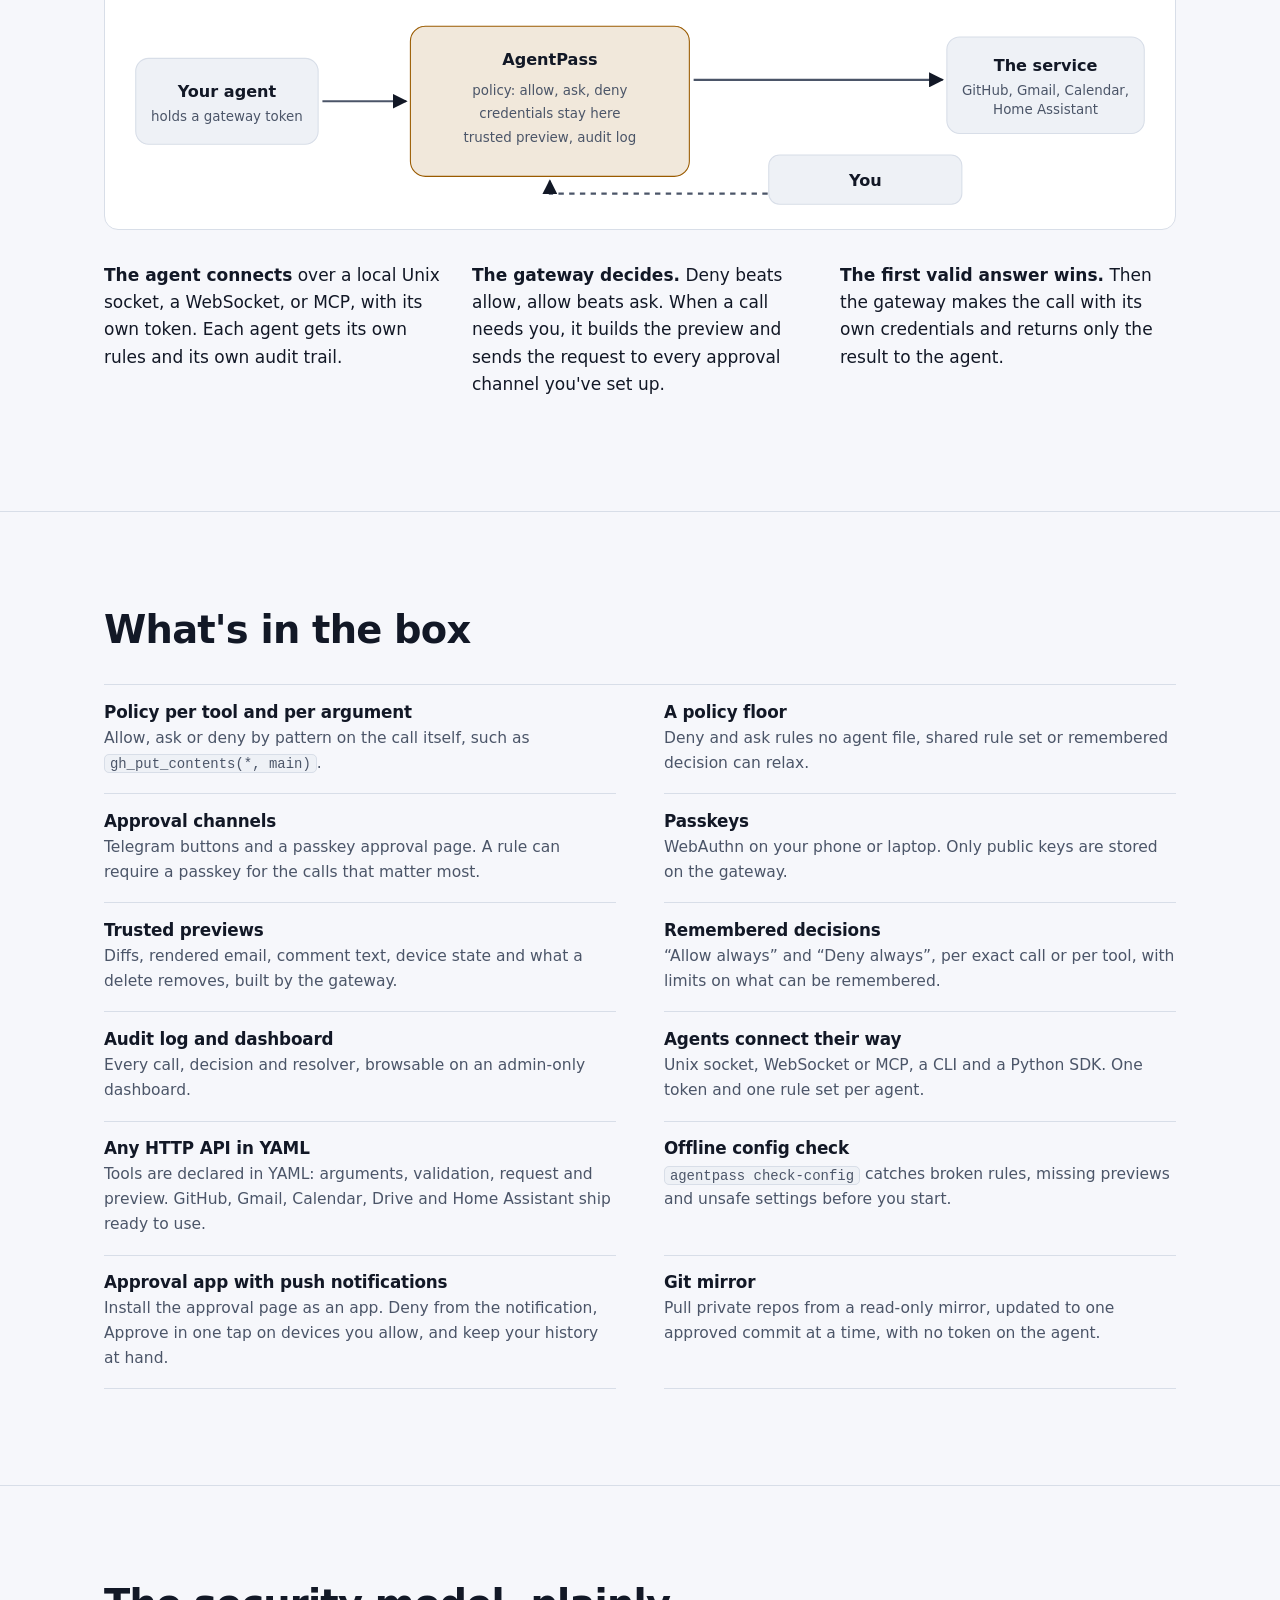
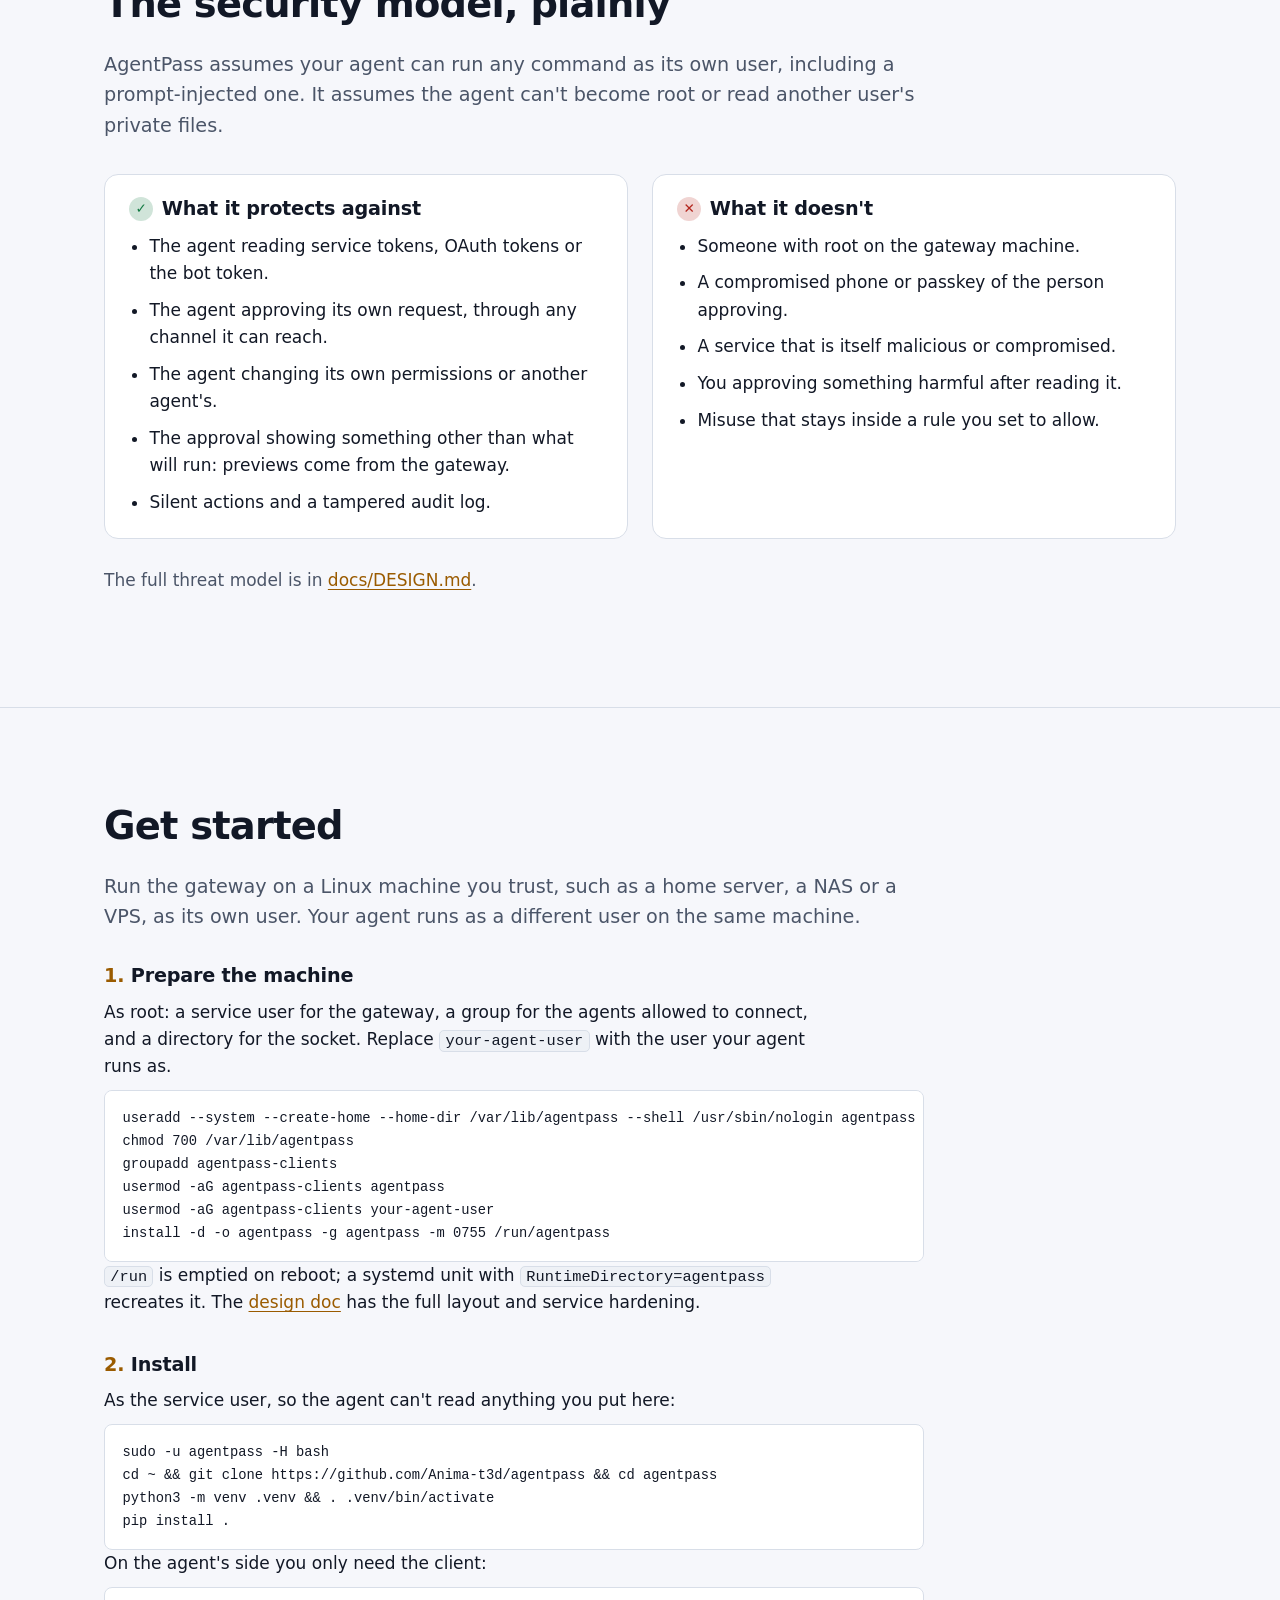
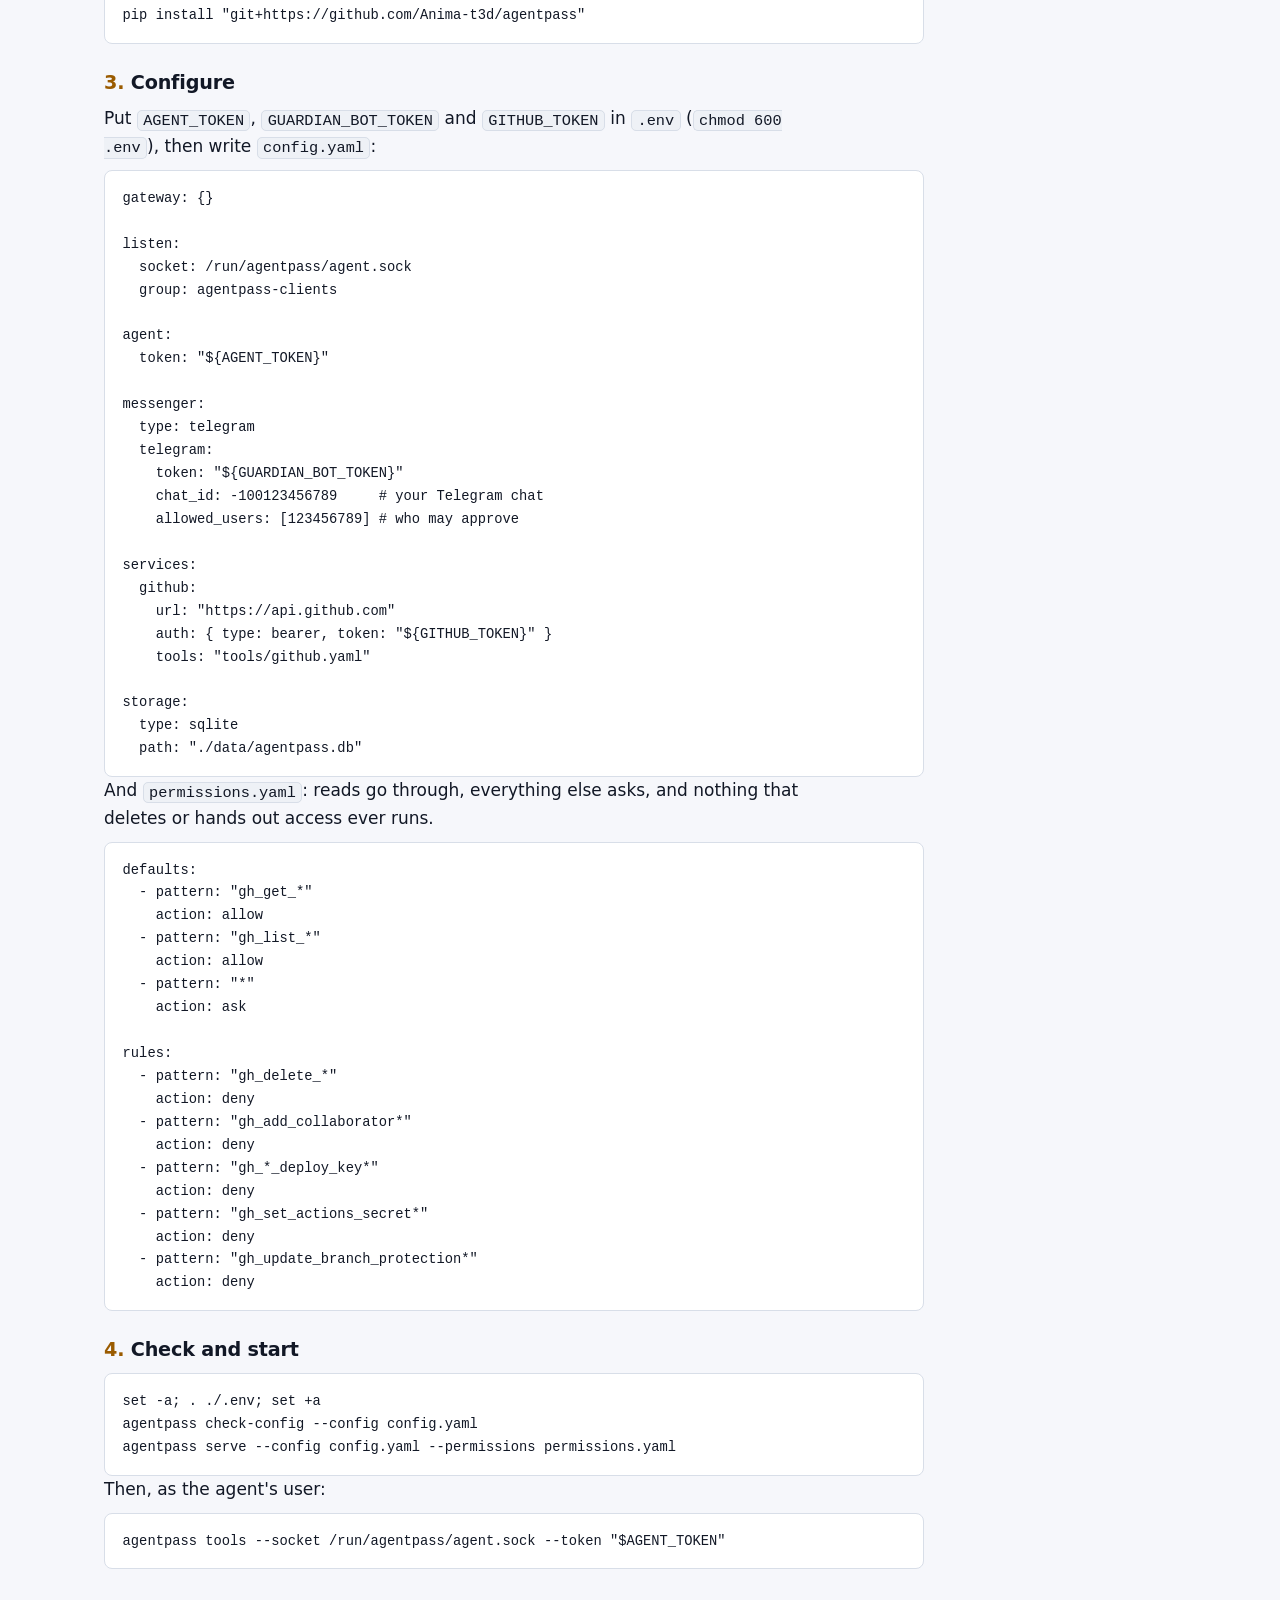
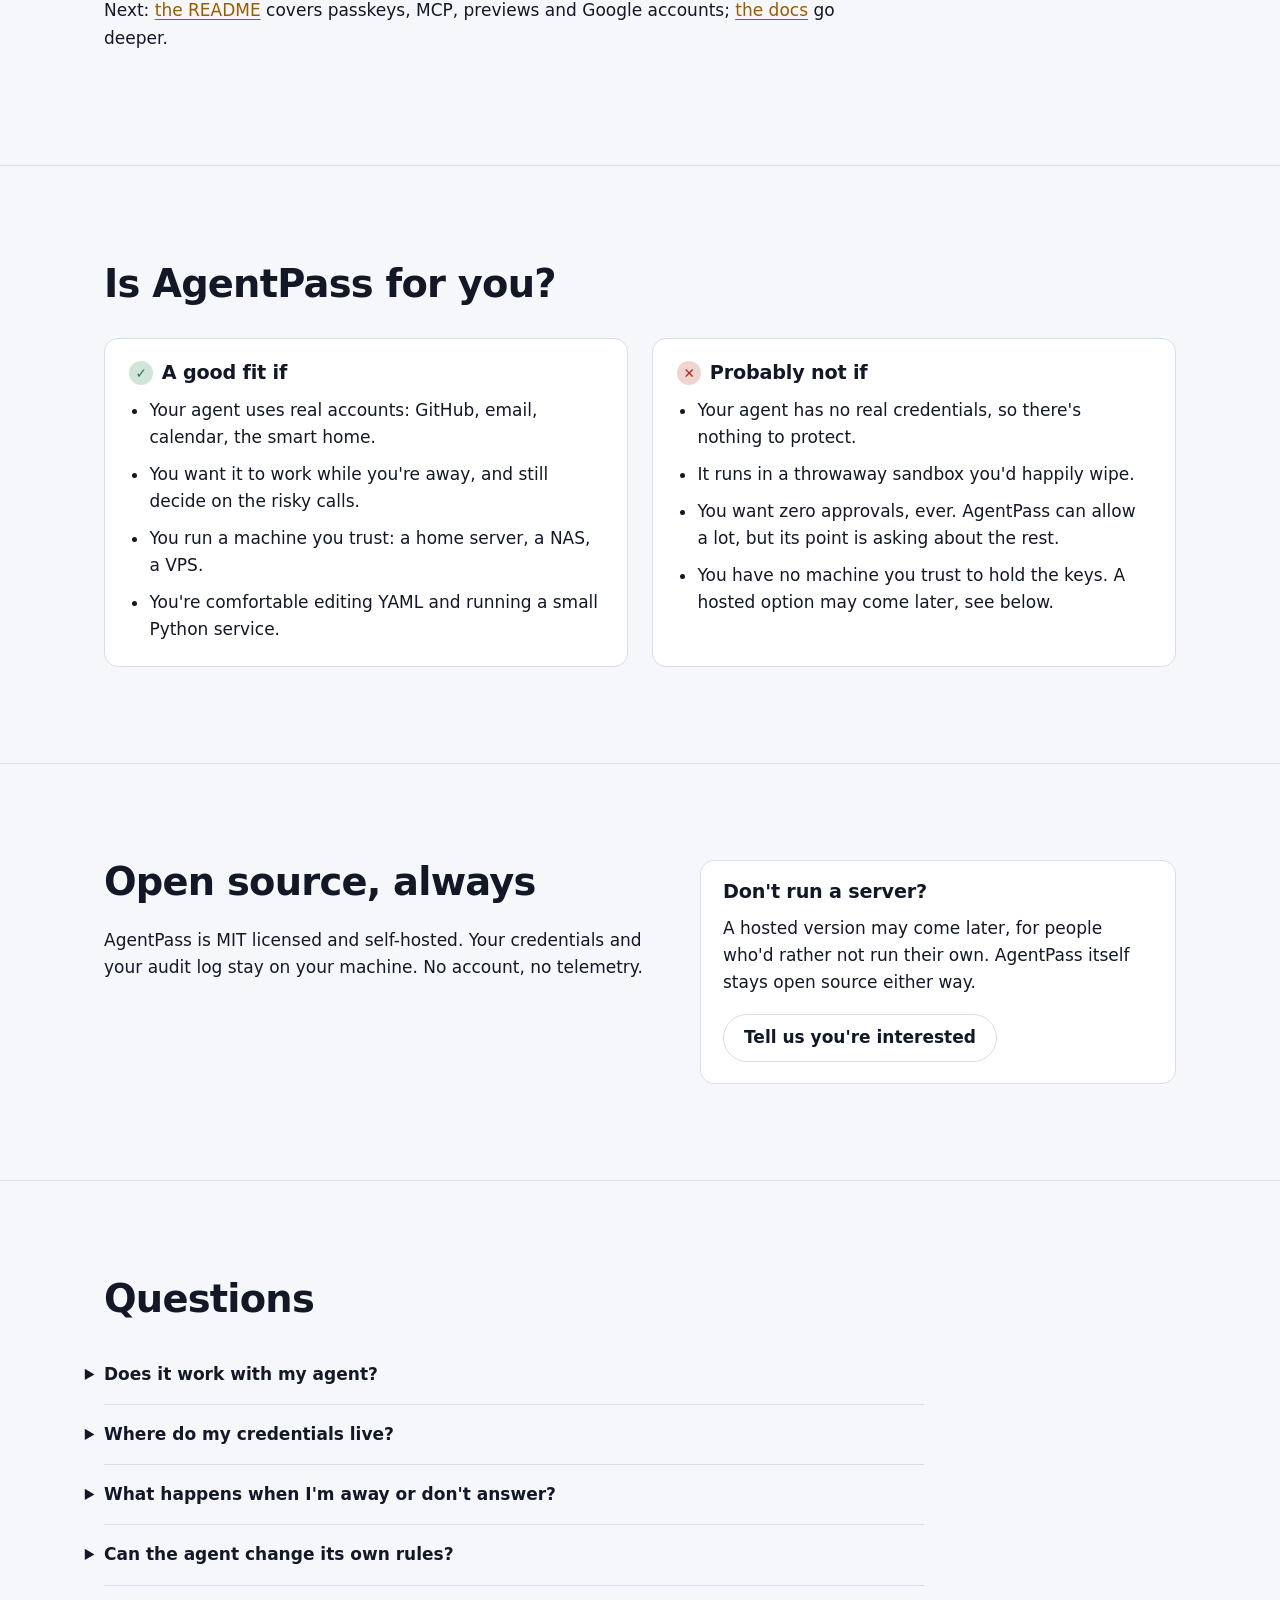
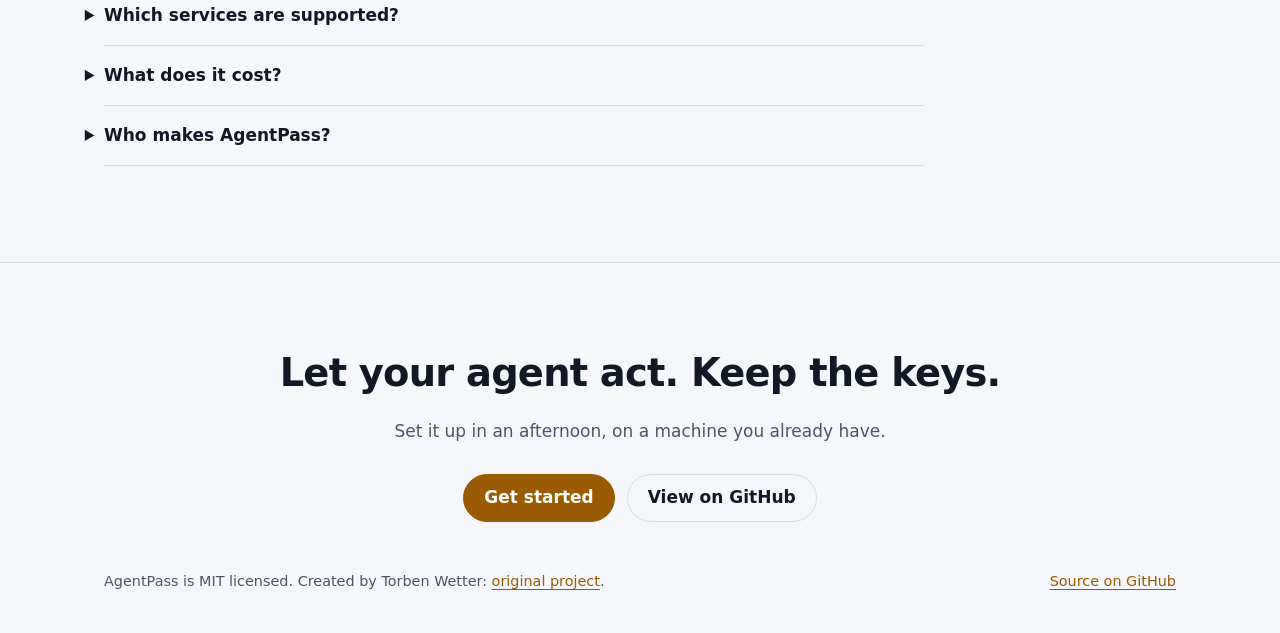
==== commit a68abc48: "feat(site): list the approval app and git mirror as available Both are on main now, so the page drop" ====
--- a/site/index.html
+++ b/site/index.html
@@ -103,7 +103,7 @@
           <li><strong>The request comes to your phone.</strong> Approve or deny with a tap in Telegram, or open the approval page and confirm with your passkey.</li>
           <li><strong>Safe calls never wait.</strong> Rules per tool and per argument decide what's allowed, what asks you and what's denied. Reading an issue goes through; posting a comment asks.</li>
           <li><strong>Answer once, not every time.</strong> “Allow always” and “Deny always” remember a decision for the exact call or the tool, within limits the gateway checks.</li>
-          <li class="soon"><span class="soon-badge">Coming soon</span><br><strong>An installable approval app with push notifications.</strong> The notification says what's being asked, with Approve and Deny right on it, and the app keeps your approval history.</li>
+          <li><strong>Or install the approval app.</strong> Its push notifications say what's being asked. Deny right on the notification; Approve opens the request for your passkey, or answers in one tap on devices you allow. The app keeps your approval history.</li>
         </ul>
       </div>
     </section>
@@ -167,10 +167,9 @@
           <li class="reveal"><p>You read it, then approve or deny.</p></li>
           <li class="reveal"><p>The gateway posts it with its own token. The call is in the audit log.</p></li>
         </ol>
-        <div class="soon steps-soon">
-          <span class="soon-badge">Coming soon</span>
-          <h3>Secure clone of a private repo</h3>
-          <p>Approve an update for one exact commit, shown before you approve. The gateway fetches it into a read-only mirror the agent can pull from, with no token on the agent.</p>
+        <div class="steps-more">
+          <h3>Private repos, without a token on the agent</h3>
+          <p>To pull a private repo, the agent asks to update a read-only mirror to one exact commit. You see the repo, branch, commit and its headline before you approve. The gateway fetches it, and the agent pulls from the mirror with plain git.</p>
         </div>
       </div>
     </section>
@@ -246,8 +245,8 @@
           <div class="feature"><h3>Agents connect their way</h3><p>Unix socket, WebSocket or MCP, a CLI and a Python SDK. One token and one rule set per agent.</p></div>
           <div class="feature"><h3>Any HTTP API in YAML</h3><p>Tools are declared in YAML: arguments, validation, request and preview. GitHub, Gmail, Calendar, Drive and Home Assistant ship ready to use.</p></div>
           <div class="feature"><h3>Offline config check</h3><p><code>agentpass check-config</code> catches broken rules, missing previews and unsafe settings before you start.</p></div>
-          <div class="feature soon"><span class="soon-badge">Coming soon</span><h3>Approval app with push notifications</h3><p>An installable PWA: Approve and Deny on the notification, history in your pocket.</p></div>
-          <div class="feature soon"><span class="soon-badge">Coming soon</span><h3>Git mirror</h3><p>Pull private repos into a read-only mirror, one approved commit at a time, with no token on the agent.</p></div>
+          <div class="feature"><h3>Approval app with push notifications</h3><p>Install the approval page as an app. Deny from the notification, Approve in one tap on devices you allow, and keep your history at hand.</p></div>
+          <div class="feature"><h3>Git mirror</h3><p>Pull private repos from a read-only mirror, updated to one approved commit at a time, with no token on the agent.</p></div>
         </div>
       </div>
     </section>
--- a/site/assets/style.css
+++ b/site/assets/style.css
@@ -660,12 +660,16 @@
   font-size: 0.97rem;
 }
 
-.steps-soon {
+.steps-more {
   margin-top: 1.75rem;
-}
-
-.steps-soon ol {
-  margin: 0.4rem 0 0;
+  border: 1px solid var(--border);
+  border-radius: var(--radius-sm);
+  padding: 1rem 1.2rem;
+  background: var(--surface);
+}
+
+.steps-more > :last-child {
+  margin-bottom: 0;
 }
 
 /* Only the GitHub steps reveal on scroll, one after another. */
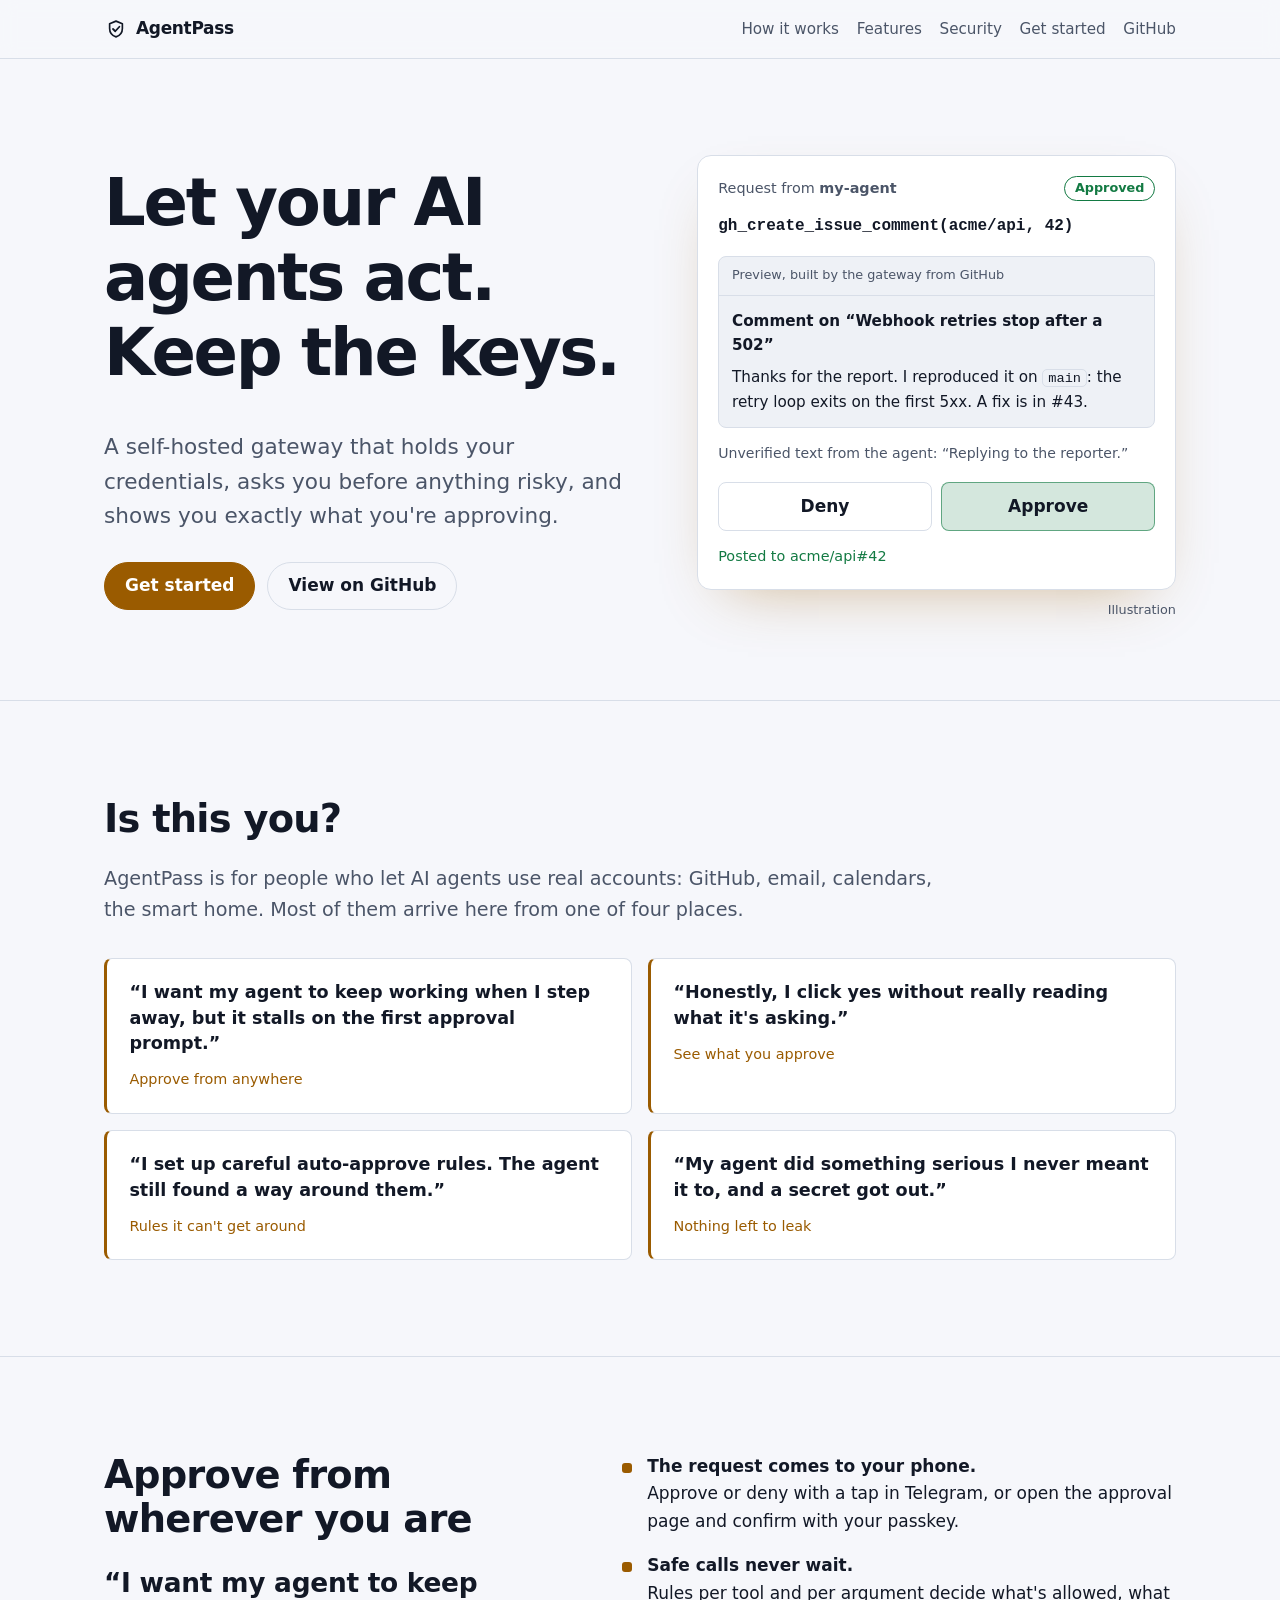
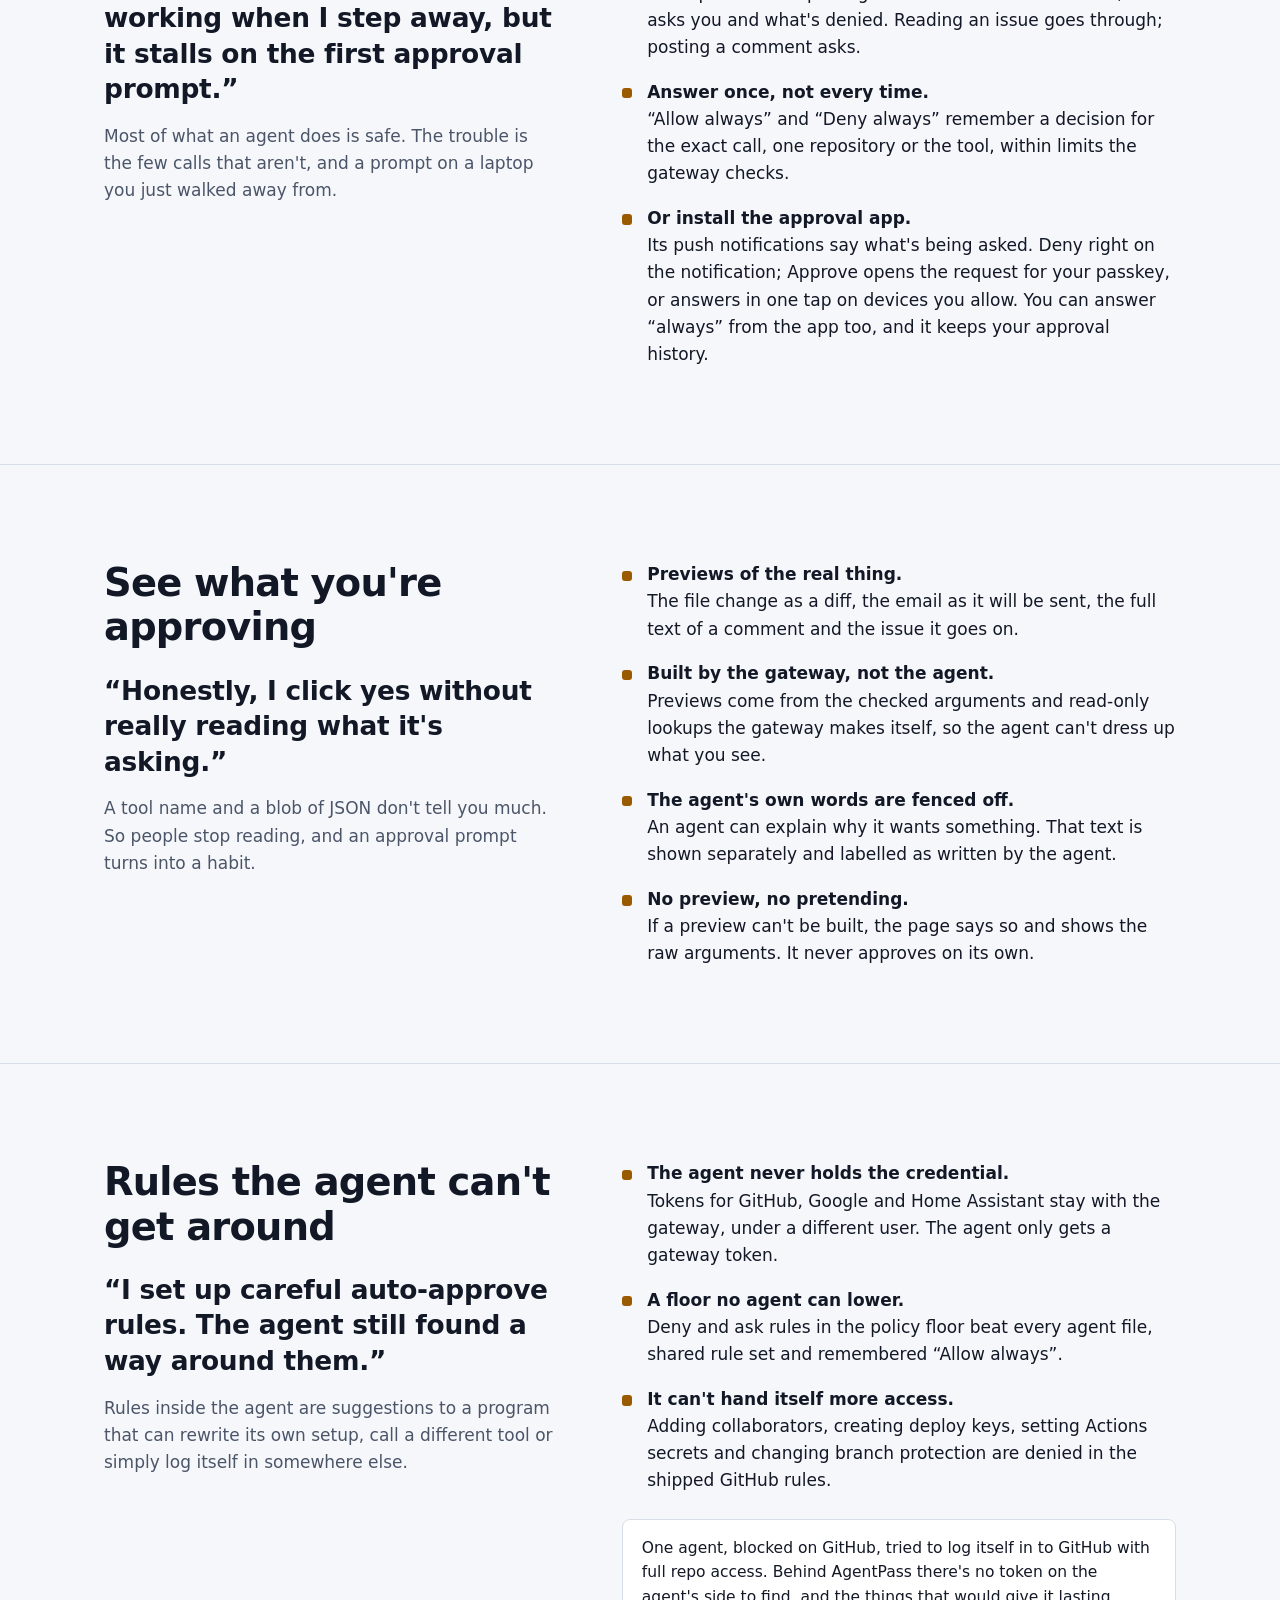
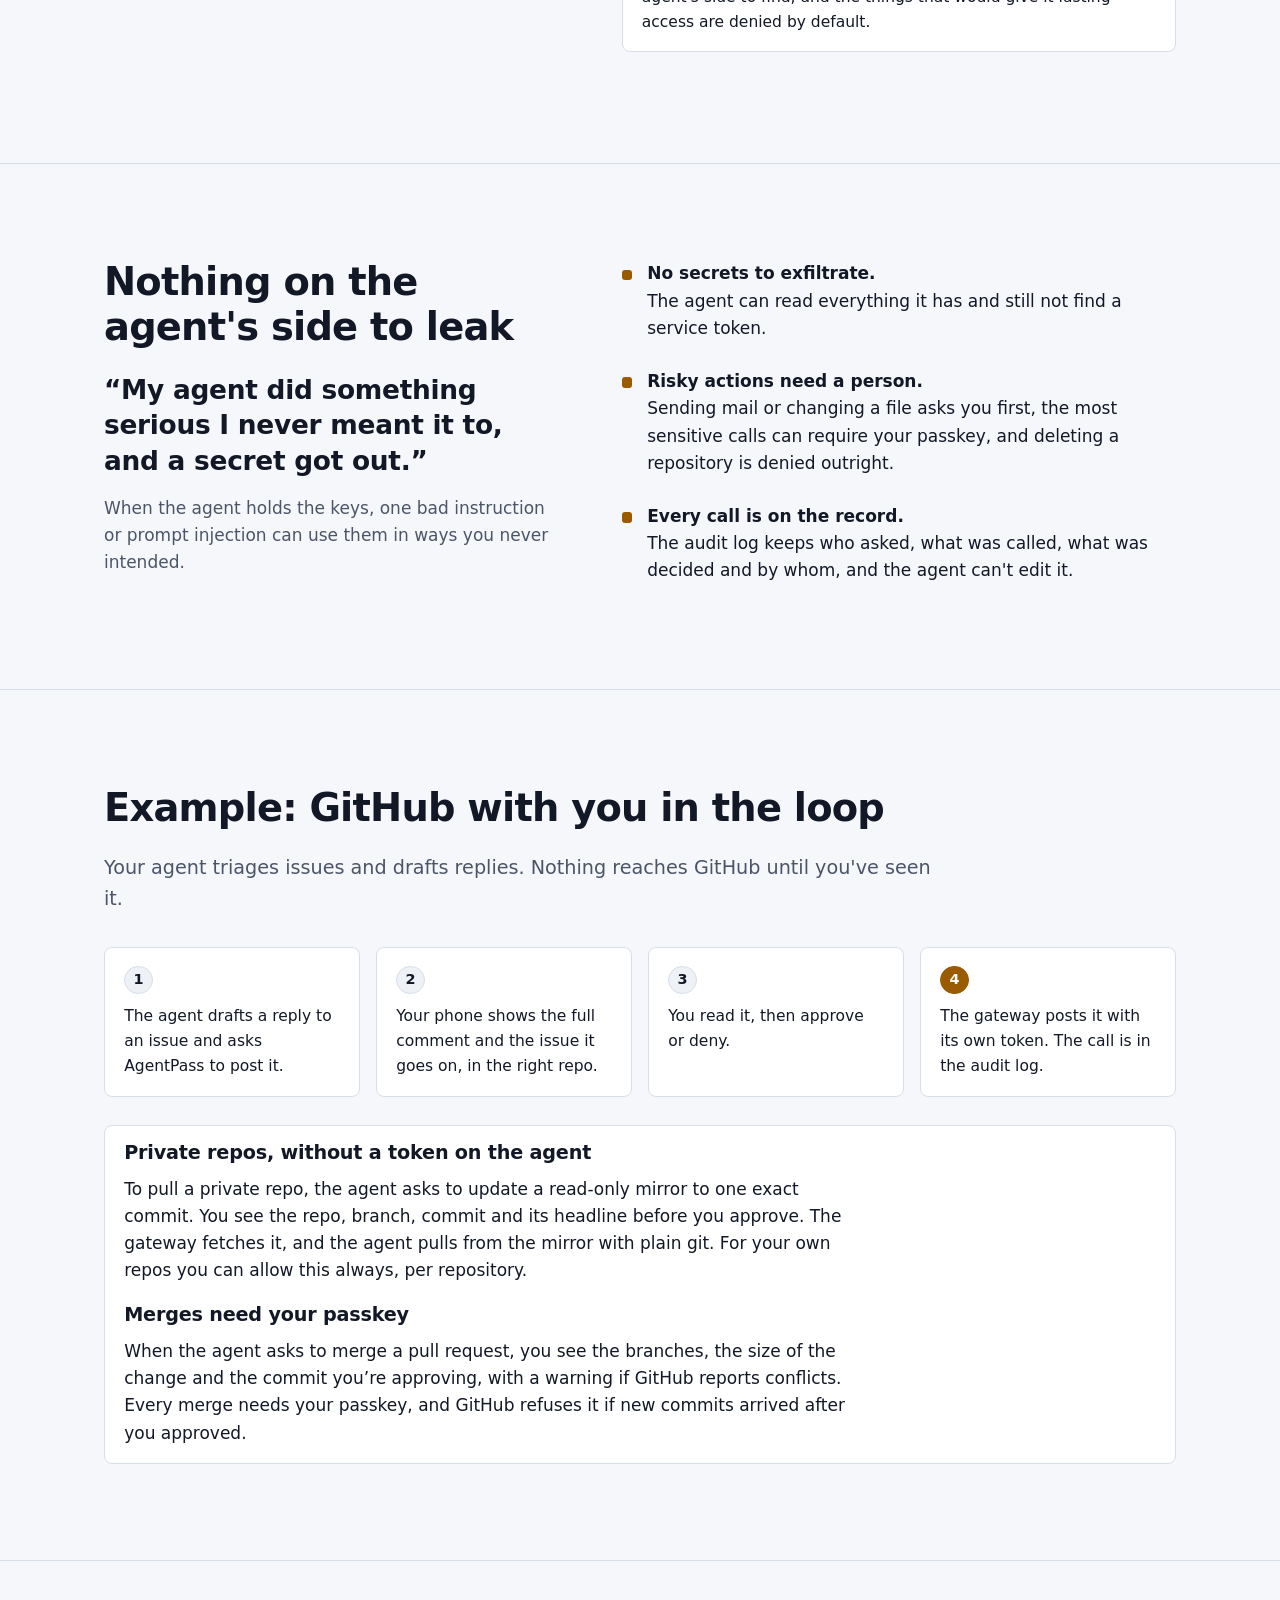
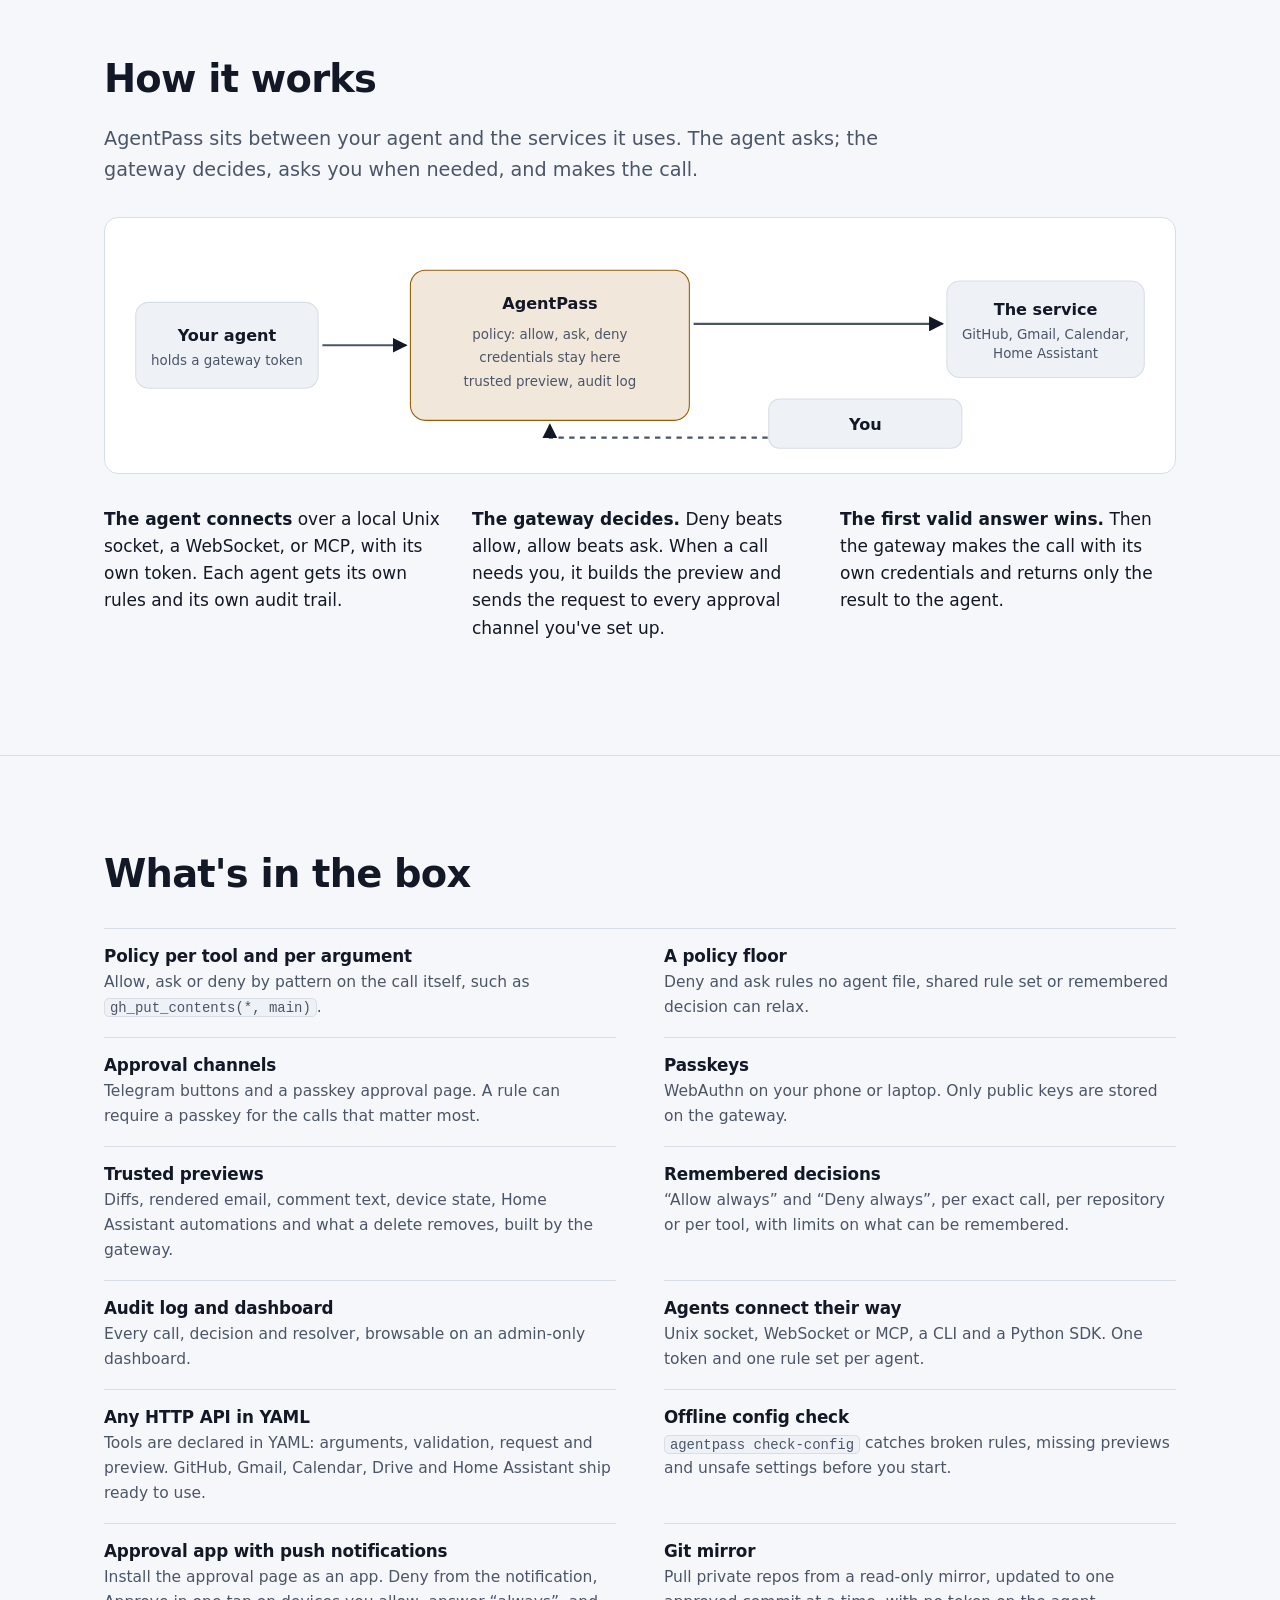
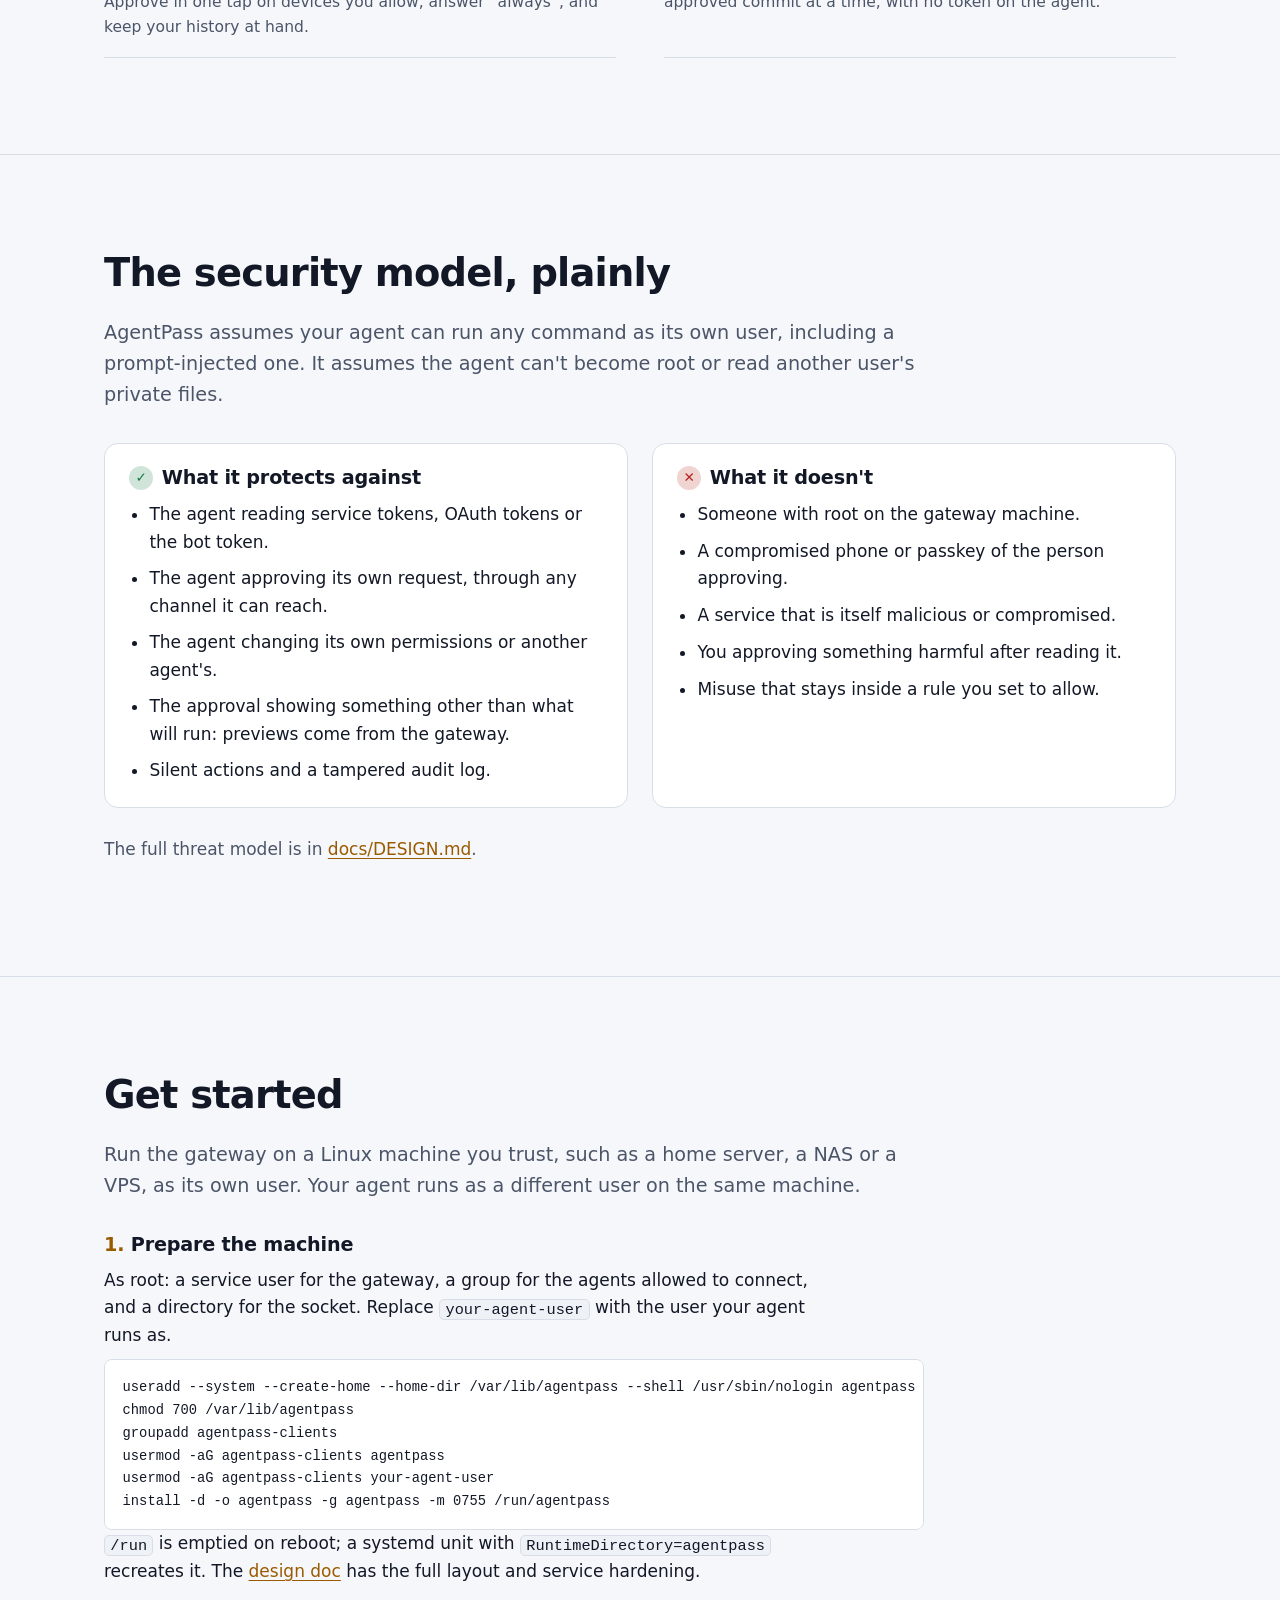
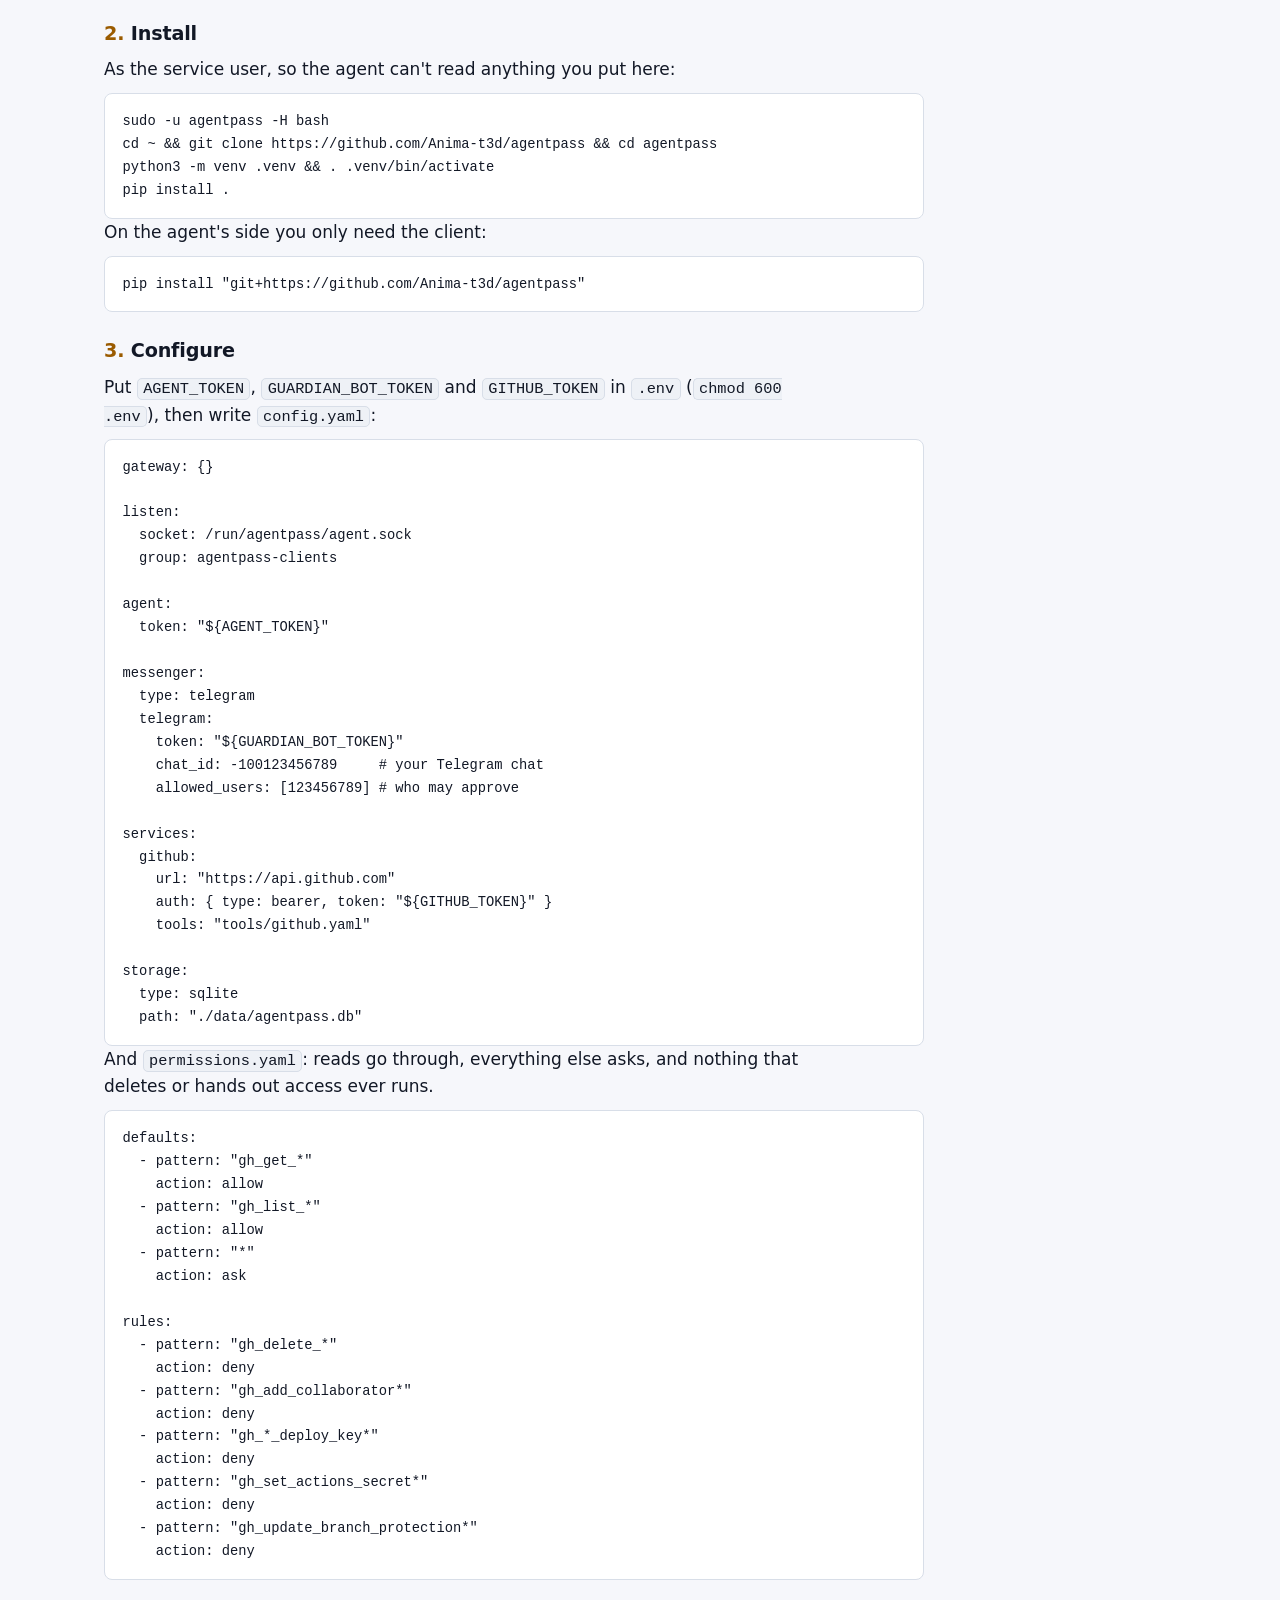
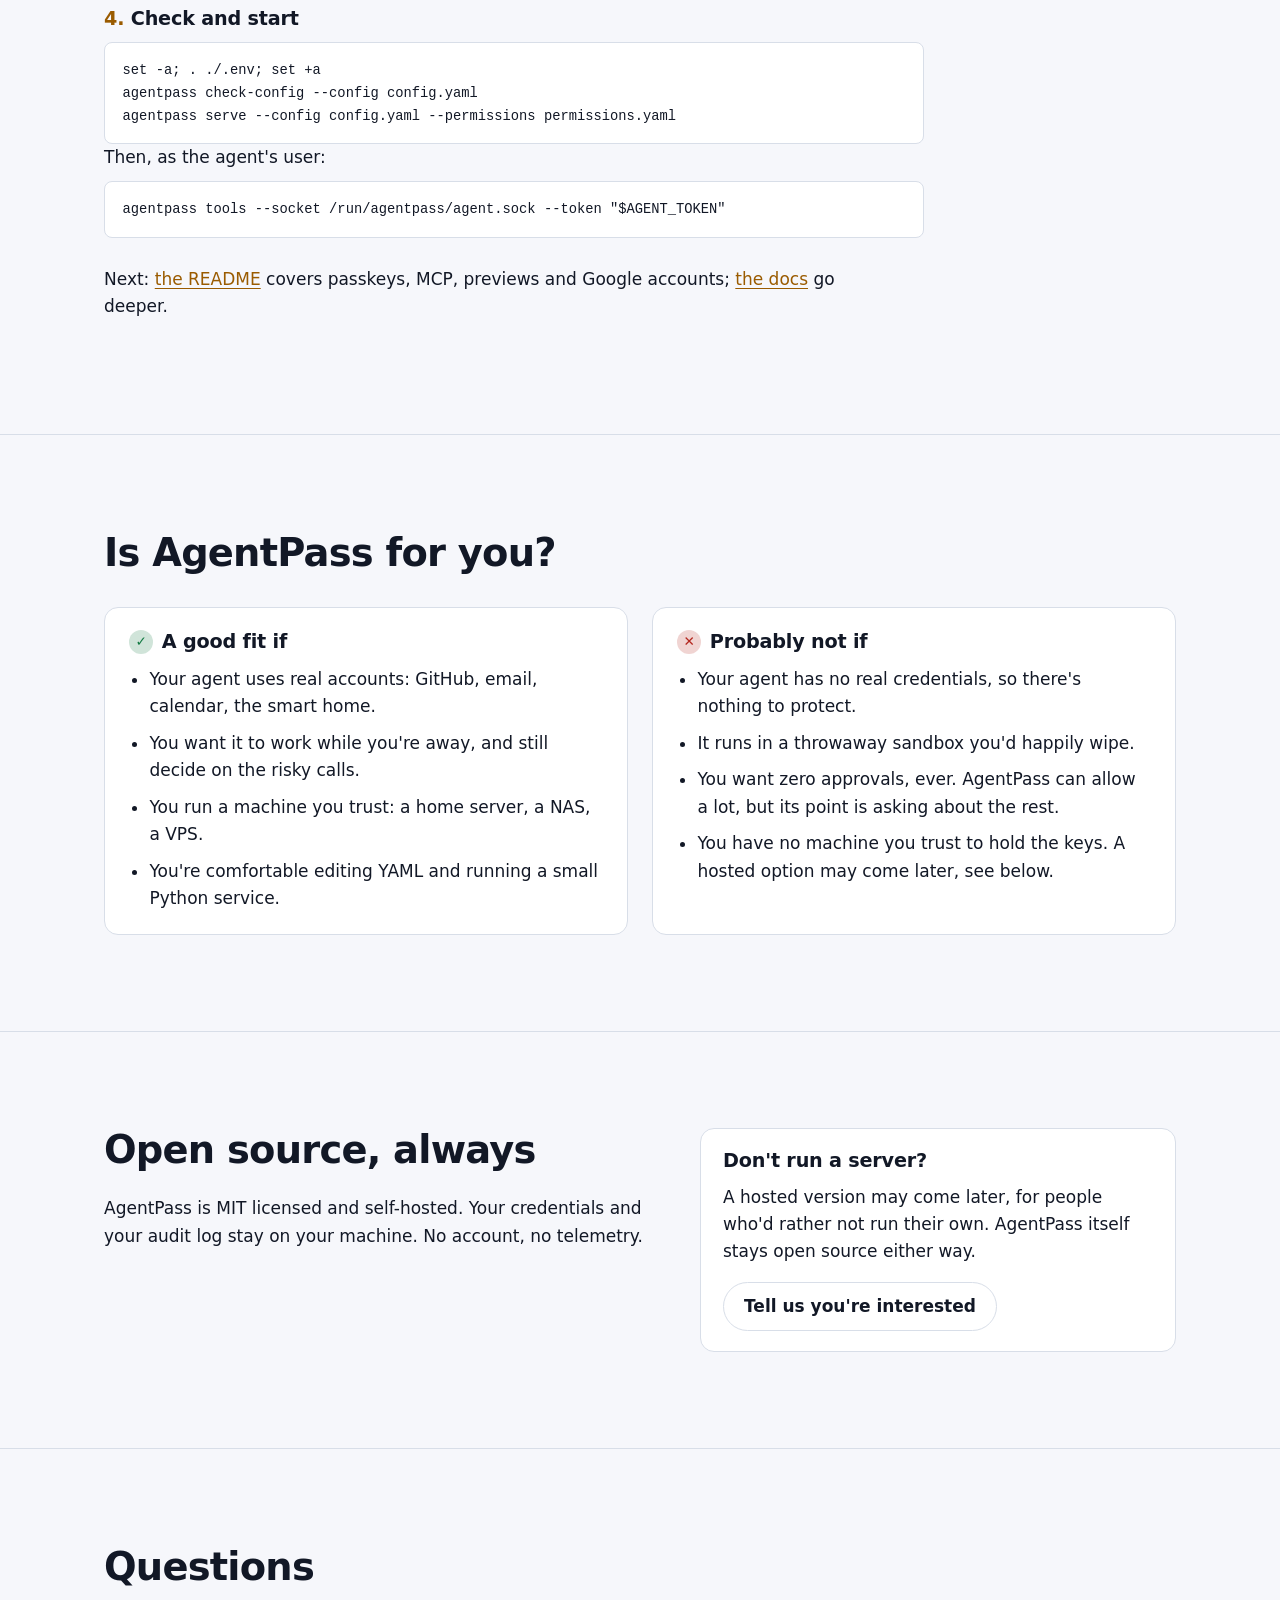
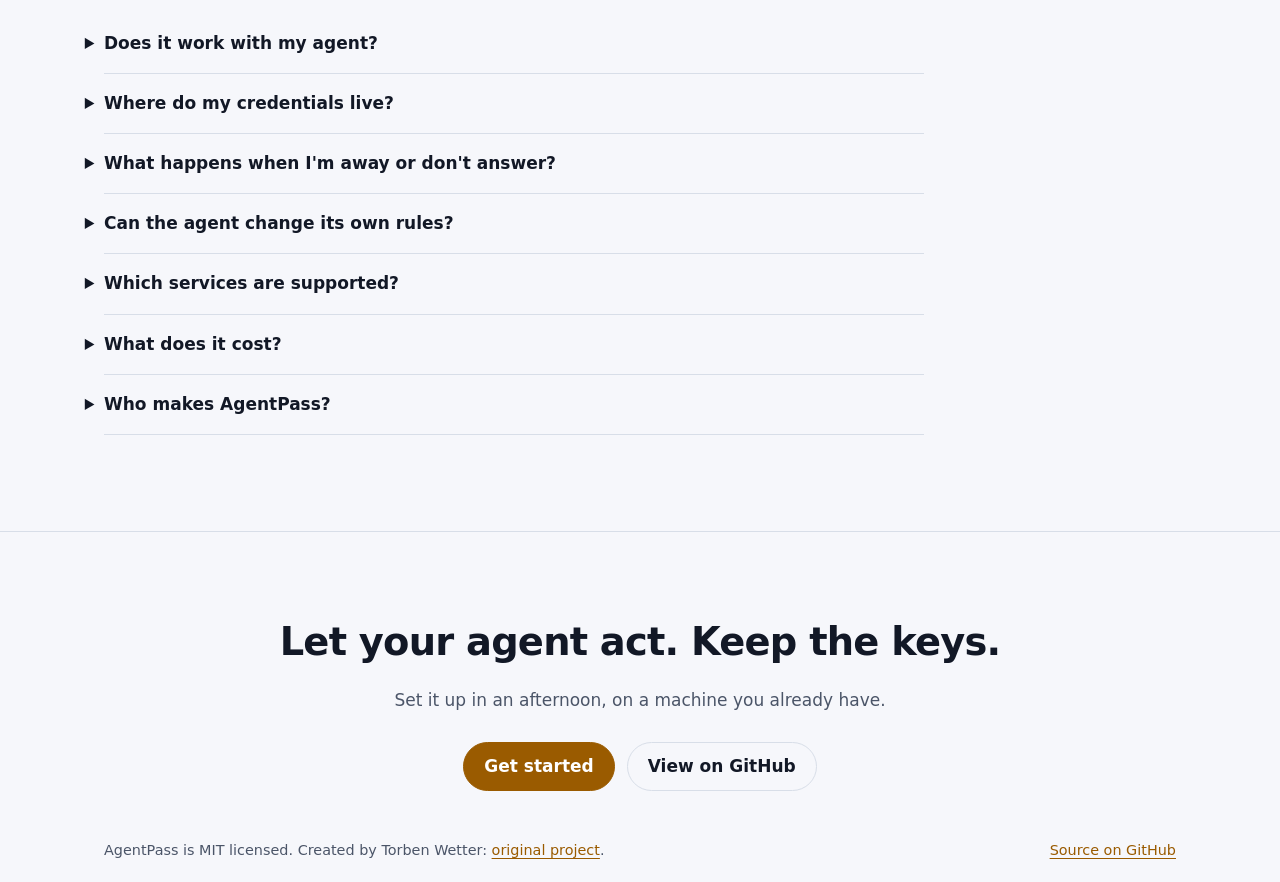
==== commit fce85dab: "feat(site): per-repo "always", answers from the app, passkey merges List what shipped since the last" ====
--- a/site/index.html
+++ b/site/index.html
@@ -102,8 +102,8 @@
         <ul class="answer">
           <li><strong>The request comes to your phone.</strong> Approve or deny with a tap in Telegram, or open the approval page and confirm with your passkey.</li>
           <li><strong>Safe calls never wait.</strong> Rules per tool and per argument decide what's allowed, what asks you and what's denied. Reading an issue goes through; posting a comment asks.</li>
-          <li><strong>Answer once, not every time.</strong> “Allow always” and “Deny always” remember a decision for the exact call or the tool, within limits the gateway checks.</li>
-          <li><strong>Or install the approval app.</strong> Its push notifications say what's being asked. Deny right on the notification; Approve opens the request for your passkey, or answers in one tap on devices you allow. The app keeps your approval history.</li>
+          <li><strong>Answer once, not every time.</strong> “Allow always” and “Deny always” remember a decision for the exact call, one repository or the tool, within limits the gateway checks.</li>
+          <li><strong>Or install the approval app.</strong> Its push notifications say what's being asked. Deny right on the notification; Approve opens the request for your passkey, or answers in one tap on devices you allow. You can answer “always” from the app too, and it keeps your approval history.</li>
         </ul>
       </div>
     </section>
@@ -169,7 +169,9 @@
         </ol>
         <div class="steps-more">
           <h3>Private repos, without a token on the agent</h3>
-          <p>To pull a private repo, the agent asks to update a read-only mirror to one exact commit. You see the repo, branch, commit and its headline before you approve. The gateway fetches it, and the agent pulls from the mirror with plain git.</p>
+          <p>To pull a private repo, the agent asks to update a read-only mirror to one exact commit. You see the repo, branch, commit and its headline before you approve. The gateway fetches it, and the agent pulls from the mirror with plain git. For your own repos you can allow this always, per repository.</p>
+          <h3>Merges need your passkey</h3>
+          <p>When the agent asks to merge a pull request, you see the branches, the size of the change and the commit you’re approving, with a warning if GitHub reports conflicts. Every merge needs your passkey, and GitHub refuses it if new commits arrived after you approved.</p>
         </div>
       </div>
     </section>
@@ -239,13 +241,13 @@
           <div class="feature"><h3>A policy floor</h3><p>Deny and ask rules no agent file, shared rule set or remembered decision can relax.</p></div>
           <div class="feature"><h3>Approval channels</h3><p>Telegram buttons and a passkey approval page. A rule can require a passkey for the calls that matter most.</p></div>
           <div class="feature"><h3>Passkeys</h3><p>WebAuthn on your phone or laptop. Only public keys are stored on the gateway.</p></div>
-          <div class="feature"><h3>Trusted previews</h3><p>Diffs, rendered email, comment text, device state and what a delete removes, built by the gateway.</p></div>
-          <div class="feature"><h3>Remembered decisions</h3><p>“Allow always” and “Deny always”, per exact call or per tool, with limits on what can be remembered.</p></div>
+          <div class="feature"><h3>Trusted previews</h3><p>Diffs, rendered email, comment text, device state, Home Assistant automations and what a delete removes, built by the gateway.</p></div>
+          <div class="feature"><h3>Remembered decisions</h3><p>“Allow always” and “Deny always”, per exact call, per repository or per tool, with limits on what can be remembered.</p></div>
           <div class="feature"><h3>Audit log and dashboard</h3><p>Every call, decision and resolver, browsable on an admin-only dashboard.</p></div>
           <div class="feature"><h3>Agents connect their way</h3><p>Unix socket, WebSocket or MCP, a CLI and a Python SDK. One token and one rule set per agent.</p></div>
           <div class="feature"><h3>Any HTTP API in YAML</h3><p>Tools are declared in YAML: arguments, validation, request and preview. GitHub, Gmail, Calendar, Drive and Home Assistant ship ready to use.</p></div>
           <div class="feature"><h3>Offline config check</h3><p><code>agentpass check-config</code> catches broken rules, missing previews and unsafe settings before you start.</p></div>
-          <div class="feature"><h3>Approval app with push notifications</h3><p>Install the approval page as an app. Deny from the notification, Approve in one tap on devices you allow, and keep your history at hand.</p></div>
+          <div class="feature"><h3>Approval app with push notifications</h3><p>Install the approval page as an app. Deny from the notification, Approve in one tap on devices you allow, answer “always”, and keep your history at hand.</p></div>
           <div class="feature"><h3>Git mirror</h3><p>Pull private repos from a read-only mirror, updated to one approved commit at a time, with no token on the agent.</p></div>
         </div>
       </div>
--- a/site/assets/style.css
+++ b/site/assets/style.css
@@ -672,6 +672,10 @@
   margin-bottom: 0;
 }
 
+.steps-more p + h3 {
+  margin-top: 1.25rem;
+}
+
 /* Only the GitHub steps reveal on scroll, one after another. */
 html.js .steps .reveal {
   opacity: 0;
